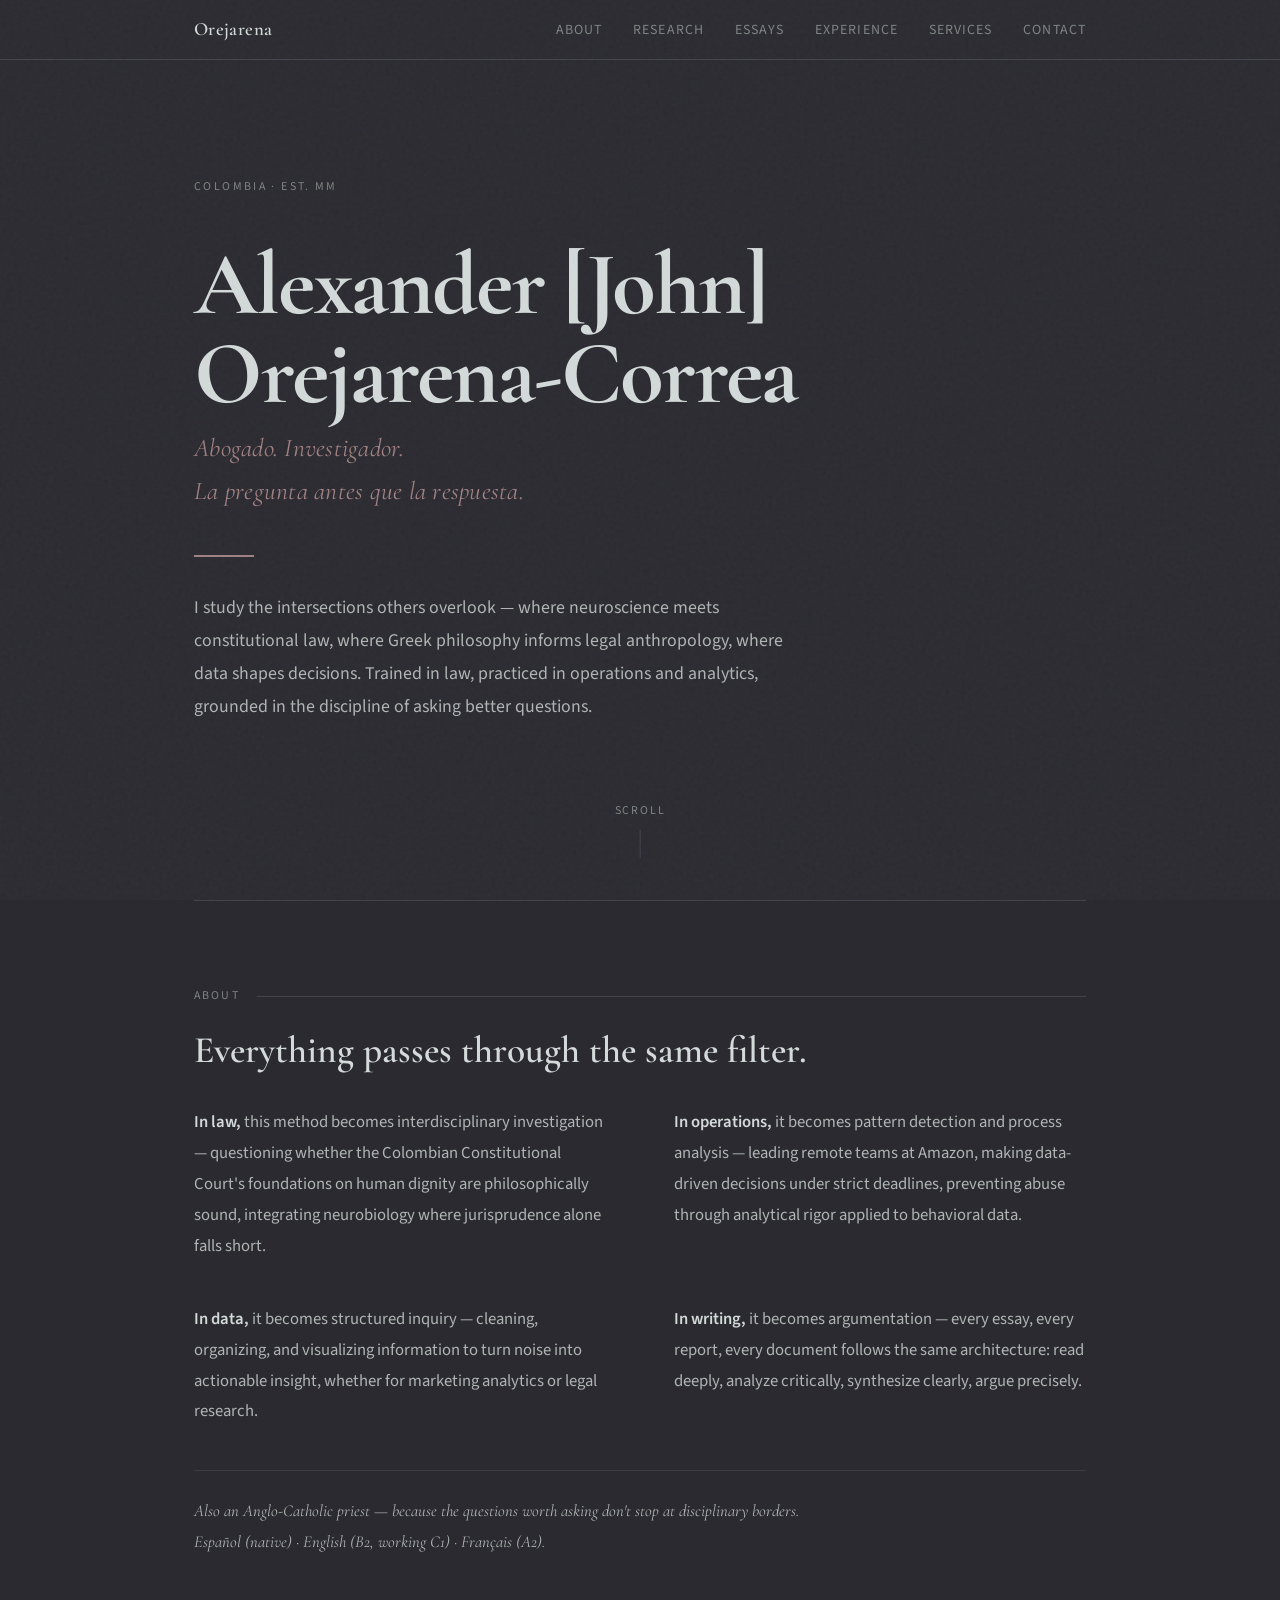
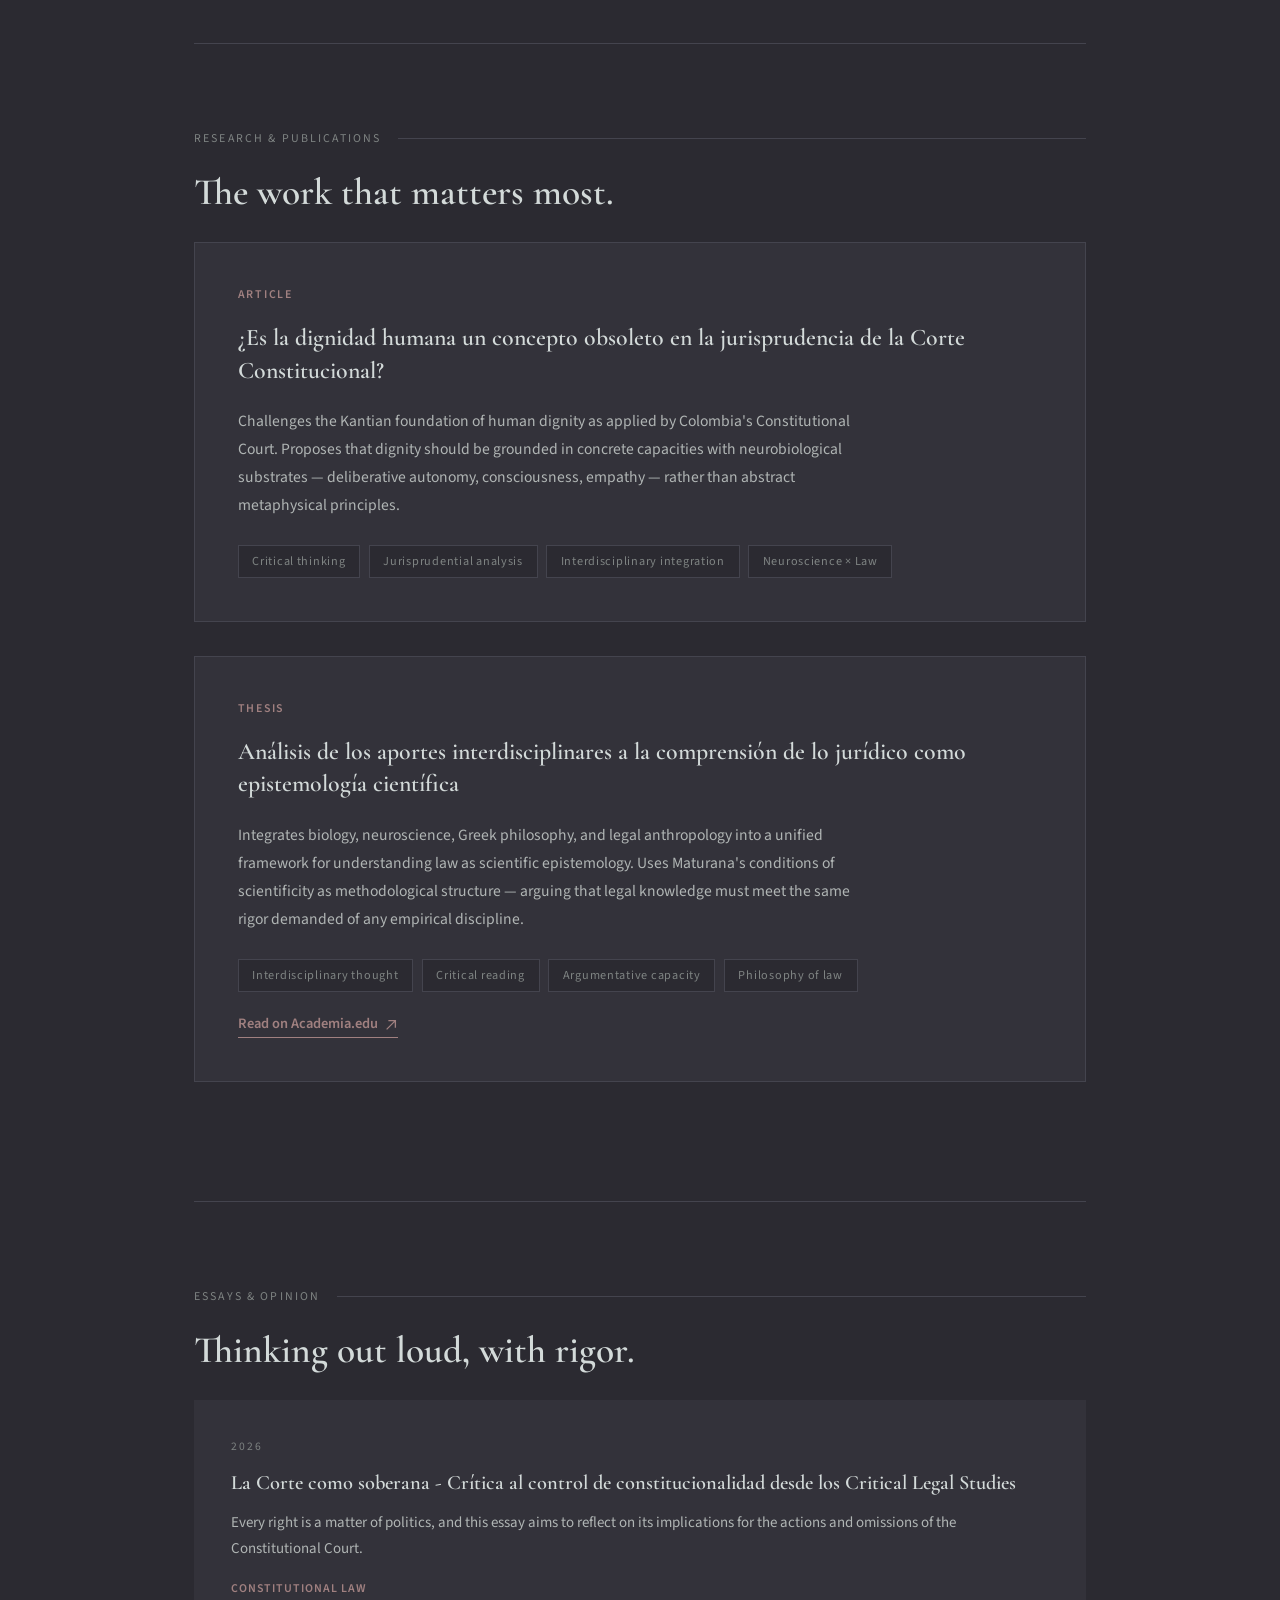
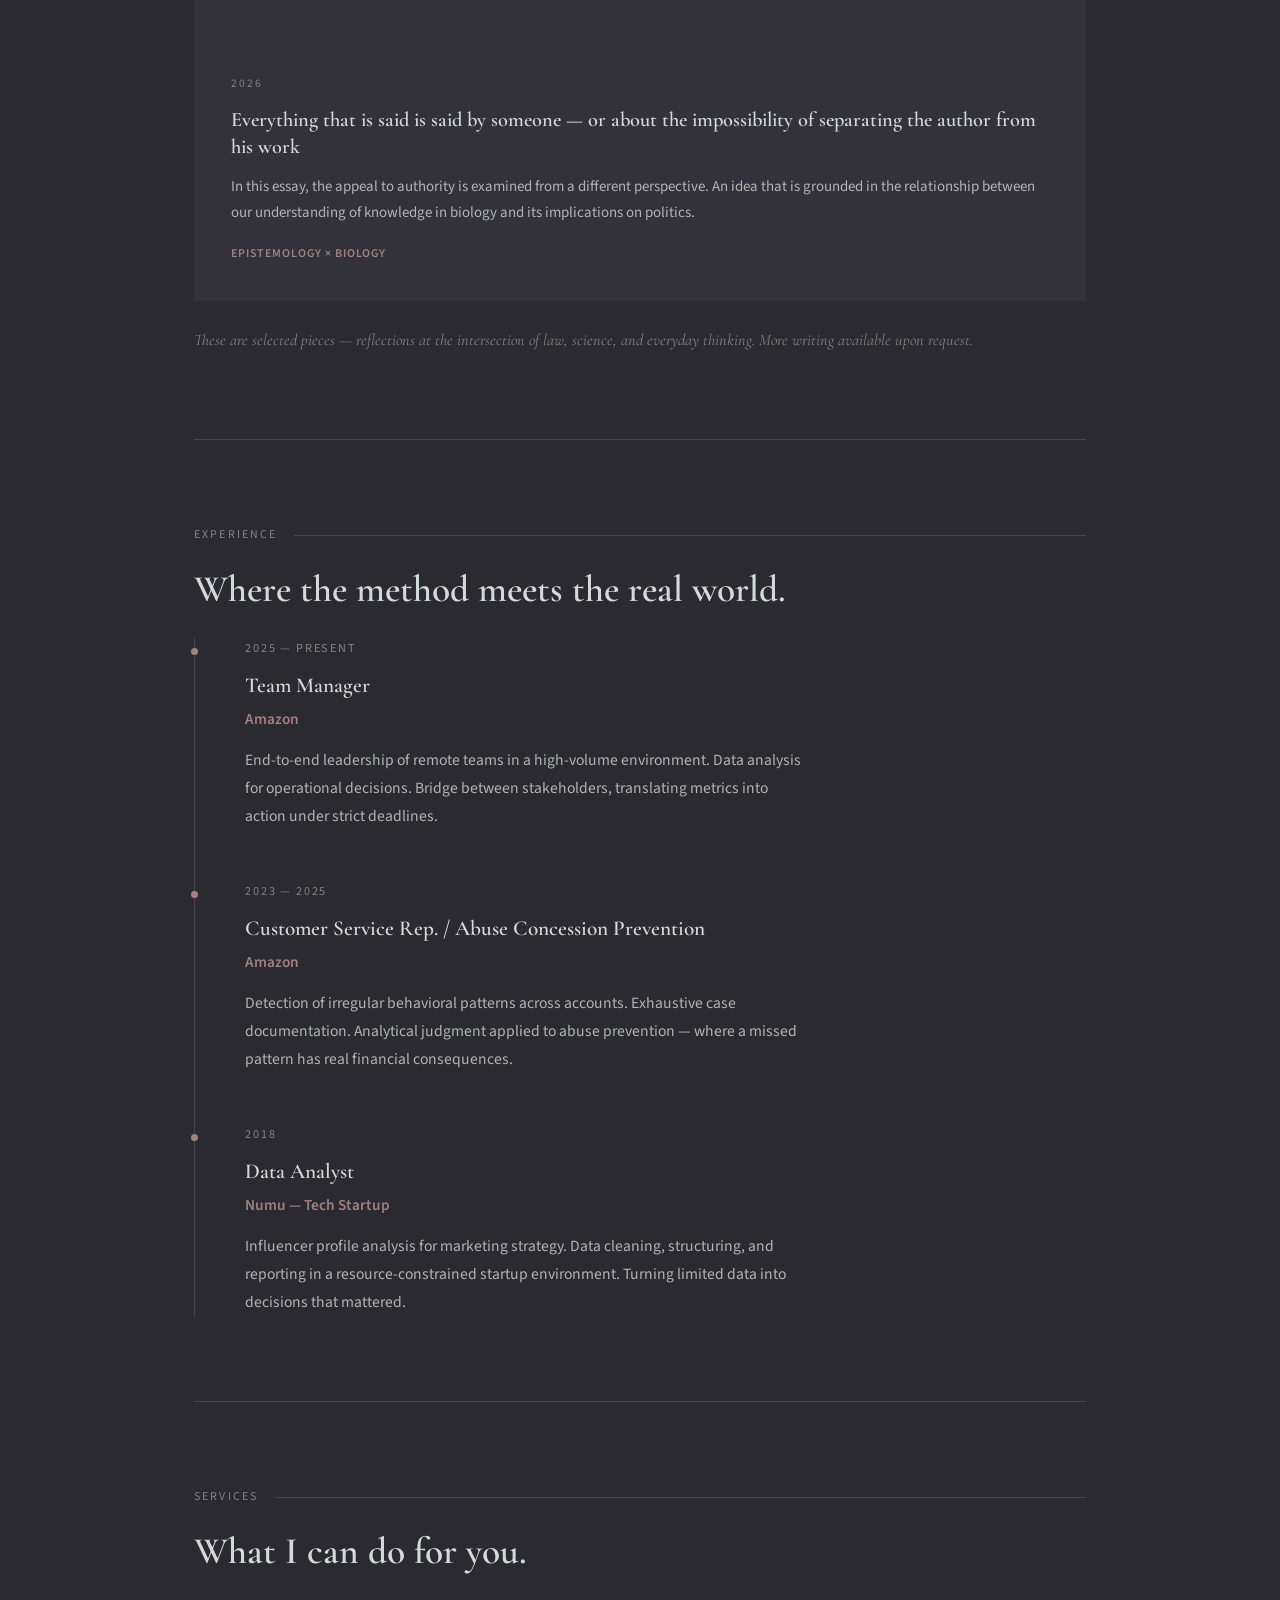
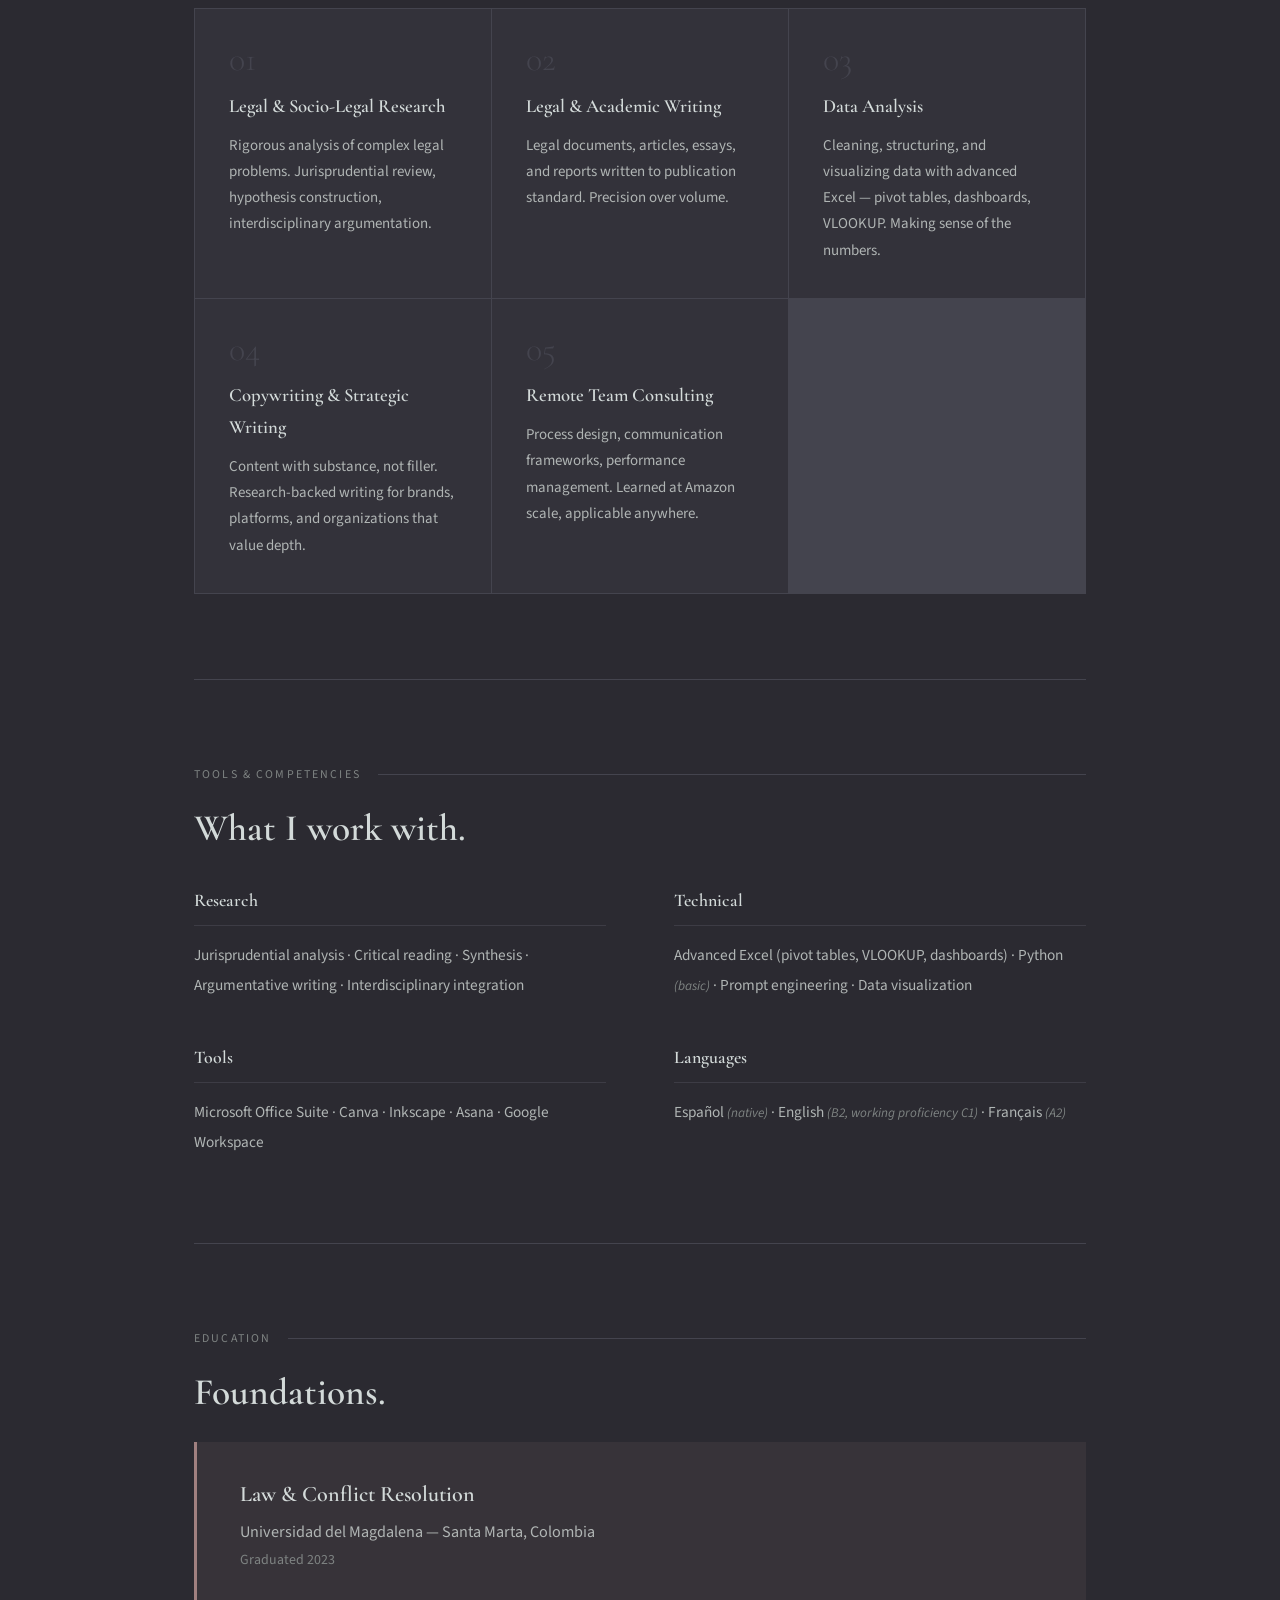
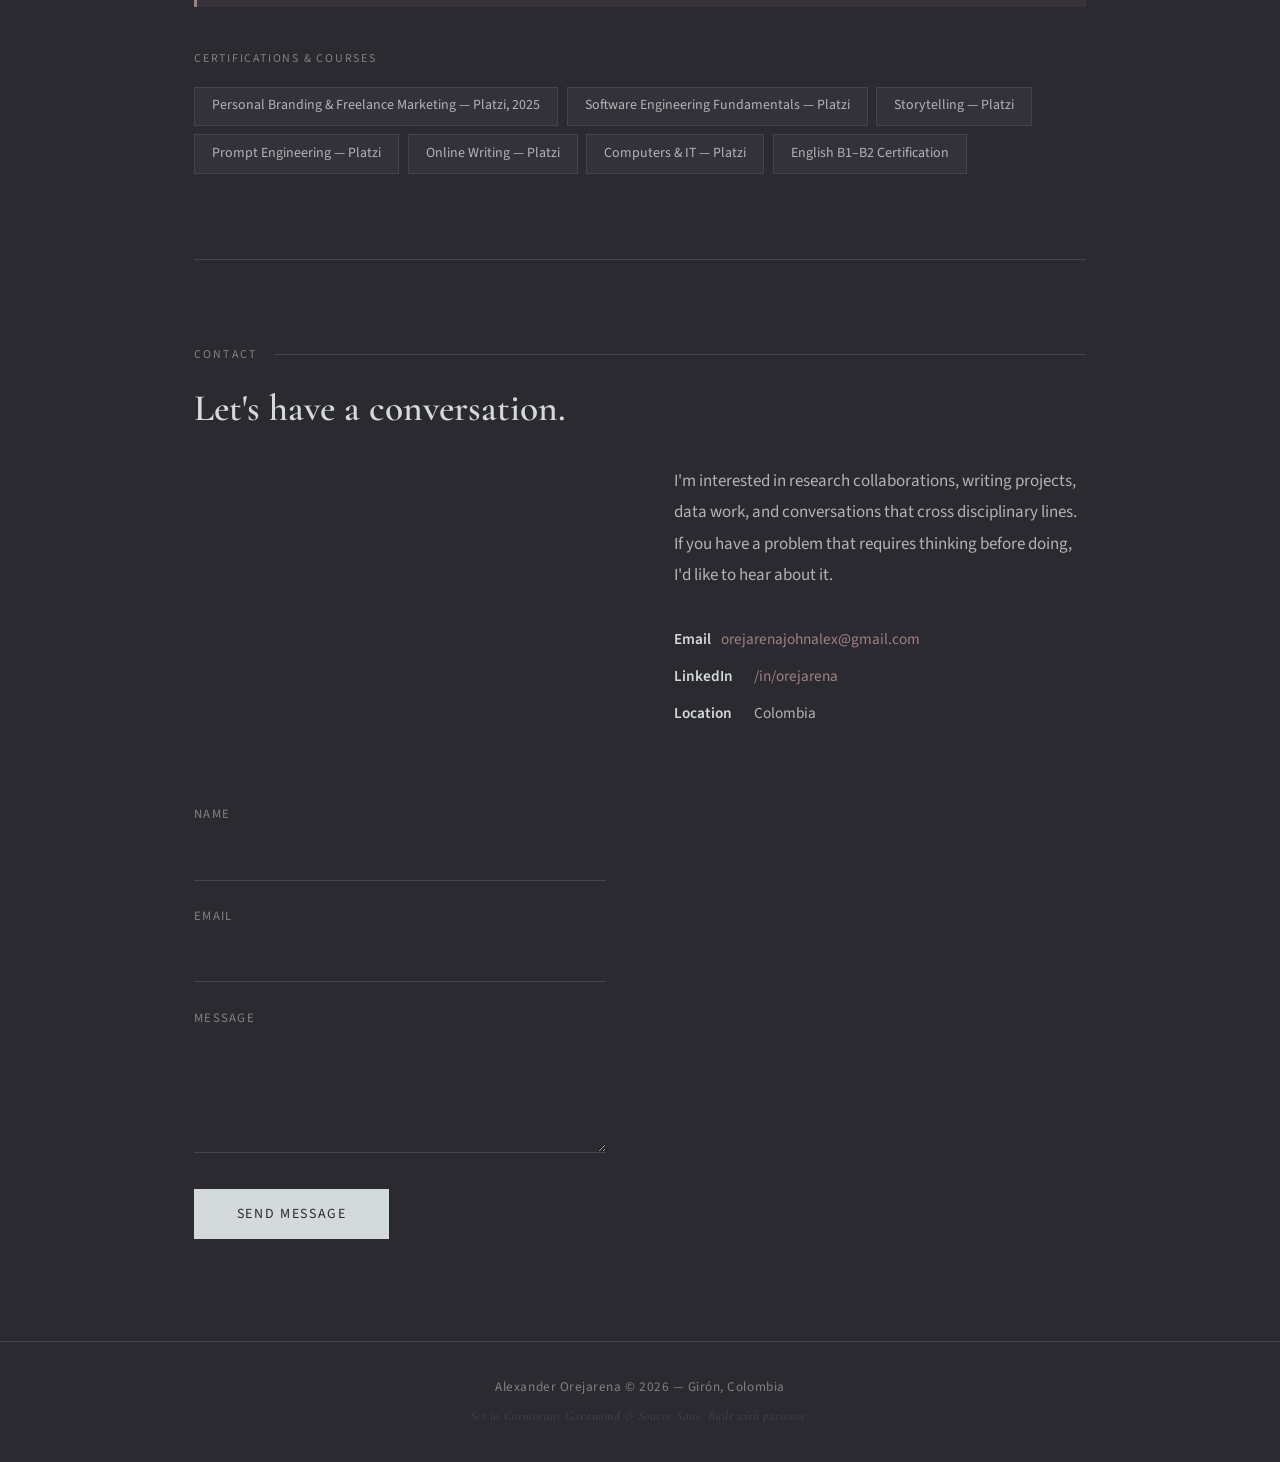
==== index.html @ ca803ab5 "Add files via upload" ====
<!DOCTYPE html>
<html lang="en">
<head>
<meta charset="UTF-8">
<meta name="viewport" content="width=device-width, initial-scale=1.0">
<title>Alexander[John] Orejarena-Correa — Investigador · Abogado · Analista</title>
<meta name="description" content="Lawyer, socio-legal researcher, data analyst. Interdisciplinary thinking across law, neuroscience, philosophy, and operations.">
<link rel="preconnect" href="https://fonts.googleapis.com">
<link rel="preconnect" href="https://fonts.gstatic.com" crossorigin>
<link href="https://fonts.googleapis.com/css2?family=Cormorant+Garamond:ital,wght@0,400;0,600;0,700;1,400;1,600&family=Source+Sans+3:ital,wght@0,300;0,400;0,600;1,400&display=swap" rel="stylesheet">
<style>
*, *::before, *::after { margin: 0; padding: 0; box-sizing: border-box; }

:root {
  --paper: #2b2a31;
  --paper-light: #33323a;
  --ink: #D3DAD9;
  --ink-soft: #b0b5b4;
  --ink-muted: #7e8382;
  --accent: #a08080;
  --accent-light: #b89a9a;
  --accent-bg: rgba(160, 128, 128, 0.1);
  --rule: #44444E;
  --rule-light: #3d3c45;
  --serif: 'Cormorant Garamond', 'Georgia', serif;
  --sans: 'Source Sans 3', 'Helvetica Neue', sans-serif;
  --measure: 680px;
  --measure-wide: 960px;
}

html {
  scroll-behavior: smooth;
  font-size: 17px;
  background: var(--paper);
}

body {
  font-family: var(--sans);
  color: var(--ink);
  background: var(--paper);
  line-height: 1.7;
  font-weight: 400;
  -webkit-font-smoothing: antialiased;
  overflow-x: hidden;
}

/* Paper texture overlay */
body::before {
  content: '';
  position: fixed;
  inset: 0;
  background-image: url("data:image/svg+xml,%3Csvg viewBox='0 0 256 256' xmlns='http://www.w3.org/2000/svg'%3E%3Cfilter id='noise'%3E%3CfeTurbulence type='fractalNoise' baseFrequency='0.9' numOctaves='4' stitchTiles='stitch'/%3E%3C/filter%3E%3Crect width='100%25' height='100%25' filter='url(%23noise)' opacity='0.04'/%3E%3C/svg%3E");
  pointer-events: none;
  z-index: 9999;
}

::selection {
  background: var(--accent);
  color: var(--paper);
}

a {
  color: var(--accent);
  text-decoration: none;
  border-bottom: 1px solid transparent;
  transition: border-color 0.3s;
}
a:hover {
  border-bottom-color: var(--accent);
}

/* ── Navigation ── */
nav {
  position: fixed;
  top: 0;
  left: 0;
  right: 0;
  z-index: 100;
  background: var(--paper);
  border-bottom: 1px solid var(--rule);
  transition: box-shadow 0.3s;
}
nav.scrolled {
  box-shadow: 0 1px 16px rgba(0,0,0,0.25);
}
.nav-inner {
  max-width: var(--measure-wide);
  margin: 0 auto;
  padding: 0.8rem 2rem;
  display: flex;
  justify-content: space-between;
  align-items: center;
}
.nav-brand {
  font-family: var(--serif);
  font-size: 1.1rem;
  font-weight: 600;
  color: var(--ink);
  letter-spacing: 0.02em;
  border: none;
}
.nav-brand:hover { border: none; }
.nav-links {
  display: flex;
  gap: 1.8rem;
  list-style: none;
}
.nav-links a {
  font-size: 0.82rem;
  letter-spacing: 0.08em;
  text-transform: uppercase;
  color: var(--ink-muted);
  font-weight: 400;
  border: none;
  transition: color 0.3s;
}
.nav-links a:hover { color: var(--ink); border: none; }
.nav-links a.active { color: var(--accent); }

.nav-toggle {
  display: none;
  background: none;
  border: none;
  cursor: pointer;
  padding: 4px;
}
.nav-toggle span {
  display: block;
  width: 22px;
  height: 2px;
  background: var(--ink);
  margin: 5px 0;
  transition: 0.3s;
}

/* ── Sections ── */
section {
  max-width: var(--measure-wide);
  margin: 0 auto;
  padding: 0 2rem;
}

.section-label {
  font-family: var(--sans);
  font-size: 0.7rem;
  letter-spacing: 0.18em;
  text-transform: uppercase;
  color: var(--ink-muted);
  margin-bottom: 1.2rem;
  display: flex;
  align-items: center;
  gap: 1rem;
}
.section-label::after {
  content: '';
  flex: 1;
  height: 1px;
  background: var(--rule);
}

.section-title {
  font-family: var(--serif);
  font-size: clamp(1.6rem, 3vw, 2.2rem);
  font-weight: 600;
  line-height: 1.25;
  color: var(--ink);
  margin-bottom: 1.5rem;
}

/* ── Hero ── */
.hero {
  min-height: 100vh;
  display: flex;
  flex-direction: column;
  justify-content: center;
  padding-top: 4rem;
  padding-bottom: 4rem;
  position: relative;
}
.hero-volume {
  font-family: var(--sans);
  font-size: 0.7rem;
  letter-spacing: 0.2em;
  text-transform: uppercase;
  color: var(--ink-muted);
  margin-bottom: 2.5rem;
}
.hero h1 {
  font-family: var(--serif);
  font-size: clamp(2.8rem, 7vw, 5.5rem);
  font-weight: 700;
  line-height: 1.0;
  color: var(--ink);
  margin-bottom: 0.4rem;
  letter-spacing: -0.02em;
}
.hero-subtitle {
  font-family: var(--serif);
  font-size: clamp(1.1rem, 2.5vw, 1.5rem);
  font-weight: 400;
  font-style: italic;
  color: var(--accent);
  margin-bottom: 2.5rem;
  letter-spacing: 0.01em;
}
.hero-rule {
  width: 60px;
  height: 2px;
  background: var(--accent);
  margin-bottom: 2rem;
}
.hero-intro {
  max-width: 600px;
  font-size: 1.05rem;
  line-height: 1.85;
  color: var(--ink-soft);
}
.hero-intro em {
  font-family: var(--serif);
  font-style: italic;
  color: var(--ink);
}
.hero-scroll {
  position: absolute;
  bottom: 2.5rem;
  left: 50%;
  transform: translateX(-50%);
  font-size: 0.7rem;
  letter-spacing: 0.15em;
  text-transform: uppercase;
  color: var(--ink-muted);
  display: flex;
  flex-direction: column;
  align-items: center;
  gap: 0.5rem;
  animation: drift 2.5s ease-in-out infinite;
}
.hero-scroll::after {
  content: '';
  width: 1px;
  height: 28px;
  background: var(--rule);
}
@keyframes drift {
  0%, 100% { transform: translateX(-50%) translateY(0); }
  50% { transform: translateX(-50%) translateY(6px); }
}

/* ── Dividers ── */
.section-divider {
  max-width: var(--measure-wide);
  margin: 0 auto;
  padding: 0 2rem;
  height: 1px;
}
.section-divider::after {
  content: '';
  display: block;
  height: 1px;
  background: var(--rule);
}

/* ── About ── */
.about-section { padding-top: 5rem; padding-bottom: 5rem; }

.method-chain {
  display: flex;
  align-items: center;
  flex-wrap: wrap;
  gap: 0.3rem;
  margin: 2rem 0 2.5rem;
  padding: 1.5rem 2rem;
  background: var(--accent-bg);
  border-left: 3px solid var(--accent);
}
.method-step {
  font-family: var(--serif);
  font-size: 1rem;
  font-weight: 600;
  color: var(--ink);
  letter-spacing: 0.01em;
}
.method-arrow {
  color: var(--accent);
  font-size: 0.85rem;
  margin: 0 0.15rem;
}

.about-body {
  display: grid;
  grid-template-columns: 1fr 1fr;
  gap: 2.5rem 4rem;
  margin-top: 2rem;
}
.about-body p {
  font-size: 0.98rem;
  line-height: 1.85;
  color: var(--ink-soft);
}
.about-body p strong {
  color: var(--ink);
  font-weight: 600;
}

.about-note {
  grid-column: 1 / -1;
  font-family: var(--serif);
  font-style: italic;
  font-size: 1.05rem;
  color: var(--ink-muted);
  padding-top: 1.5rem;
  border-top: 1px solid var(--rule-light);
}

/* ── Publications ── */
.pub-section { padding-top: 5rem; padding-bottom: 5rem; }

.pub-card {
  border: 1px solid var(--rule);
  padding: 2.5rem;
  margin-bottom: 2rem;
  background: var(--paper-light);
  position: relative;
  transition: border-color 0.3s;
}
.pub-card:hover {
  border-color: var(--accent);
}
.pub-type {
  font-size: 0.7rem;
  letter-spacing: 0.15em;
  text-transform: uppercase;
  color: var(--accent);
  margin-bottom: 1rem;
  font-weight: 600;
}
.pub-title {
  font-family: var(--serif);
  font-size: 1.4rem;
  font-weight: 600;
  line-height: 1.35;
  color: var(--ink);
  margin-bottom: 1.2rem;
}
.pub-abstract {
  font-size: 0.92rem;
  line-height: 1.8;
  color: var(--ink-soft);
  margin-bottom: 1.5rem;
  max-width: 620px;
}
.pub-tags {
  display: flex;
  flex-wrap: wrap;
  gap: 0.5rem;
}
.pub-tag {
  font-size: 0.72rem;
  letter-spacing: 0.06em;
  padding: 0.3rem 0.8rem;
  border: 1px solid var(--rule);
  color: var(--ink-muted);
  background: var(--paper);
}
.pub-link {
  display: inline-flex;
  align-items: center;
  gap: 0.4rem;
  margin-top: 1.2rem;
  font-size: 0.85rem;
  font-weight: 600;
  color: var(--accent);
  border-bottom: 1px solid var(--accent);
}
.pub-link:hover { border-bottom-width: 2px; }
.pub-link svg {
  width: 14px;
  height: 14px;
}

/* ── Essays ── */
.essays-section { padding-top: 5rem; padding-bottom: 5rem; }

.essays-grid {
  display: grid;
  grid-template-columns: 1fr 1fr;
  gap: 1px;
  background: var(--rule);
  border: 1px solid var(--rule);
  margin-top: 2rem;
}

.essay-link {
  display: flex;
  text-decoration: none;
  border: none;
  color: inherit;
}
.essay-link:hover { border: none; }

.essay-card {
  padding: 2.2rem;
  background: var(--paper-light);
  display: flex;
  flex-direction: column;
  transition: background 0.3s;
  position: relative;
}
.essay-card:hover {
  background: var(--accent-bg);
}
.essay-date {
  font-size: 0.68rem;
  letter-spacing: 0.15em;
  text-transform: uppercase;
  color: var(--ink-muted);
  margin-bottom: 0.7rem;
}
.essay-title {
  font-family: var(--serif);
  font-size: 1.2rem;
  font-weight: 600;
  line-height: 1.35;
  color: var(--ink);
  margin-bottom: 0.8rem;
}
.essay-excerpt {
  font-size: 0.88rem;
  line-height: 1.75;
  color: var(--ink-soft);
  flex: 1;
}
.essay-topic {
  margin-top: 1rem;
  font-size: 0.7rem;
  letter-spacing: 0.08em;
  color: var(--accent);
  font-weight: 600;
  text-transform: uppercase;
}
.essays-note {
  margin-top: 1.5rem;
  font-family: var(--serif);
  font-style: italic;
  font-size: 0.95rem;
  color: var(--ink-muted);
}

@media (max-width: 768px) {
  .essays-grid { grid-template-columns: 1fr; }
}

/* ── Experience ── */
.exp-section { padding-top: 5rem; padding-bottom: 5rem; }

.timeline {
  position: relative;
  padding-left: 3rem;
}
.timeline::before {
  content: '';
  position: absolute;
  left: 0;
  top: 0;
  bottom: 0;
  width: 1px;
  background: var(--rule);
}
.timeline-item {
  position: relative;
  padding-bottom: 3rem;
}
.timeline-item:last-child { padding-bottom: 0; }
.timeline-item::before {
  content: '';
  position: absolute;
  left: -3rem;
  top: 0.6rem;
  width: 7px;
  height: 7px;
  border-radius: 50%;
  background: var(--accent);
  transform: translateX(-3px);
}
.timeline-year {
  font-size: 0.72rem;
  letter-spacing: 0.15em;
  text-transform: uppercase;
  color: var(--ink-muted);
  margin-bottom: 0.5rem;
}
.timeline-role {
  font-family: var(--serif);
  font-size: 1.25rem;
  font-weight: 600;
  color: var(--ink);
  margin-bottom: 0.15rem;
}
.timeline-org {
  font-size: 0.9rem;
  color: var(--accent);
  font-weight: 600;
  margin-bottom: 0.8rem;
}
.timeline-desc {
  font-size: 0.92rem;
  line-height: 1.8;
  color: var(--ink-soft);
  max-width: 560px;
}

/* ── Services ── */
.svc-section { padding-top: 5rem; padding-bottom: 5rem; }

.services-grid {
  display: grid;
  grid-template-columns: repeat(auto-fit, minmax(280px, 1fr));
  gap: 1px;
  background: var(--rule);
  border: 1px solid var(--rule);
  margin-top: 2rem;
}
.service-item {
  padding: 2rem;
  background: var(--paper-light);
}
.service-item:hover {
  background: var(--accent-bg);
}
.service-num {
  font-family: var(--serif);
  font-size: 2rem;
  font-weight: 300;
  color: var(--rule);
  margin-bottom: 0.8rem;
  line-height: 1;
}
.service-name {
  font-family: var(--serif);
  font-size: 1.1rem;
  font-weight: 600;
  color: var(--ink);
  margin-bottom: 0.6rem;
}
.service-desc {
  font-size: 0.88rem;
  line-height: 1.75;
  color: var(--ink-soft);
}

/* ── Skills ── */
.skills-section { padding-top: 5rem; padding-bottom: 5rem; }

.skills-grid {
  display: grid;
  grid-template-columns: 1fr 1fr;
  gap: 2.5rem 4rem;
  margin-top: 2rem;
}
.skill-group-title {
  font-family: var(--serif);
  font-size: 1.05rem;
  font-weight: 600;
  color: var(--ink);
  margin-bottom: 0.8rem;
  padding-bottom: 0.5rem;
  border-bottom: 1px solid var(--rule-light);
}
.skill-list {
  font-size: 0.9rem;
  line-height: 2;
  color: var(--ink-soft);
}
.skill-note {
  font-size: 0.78rem;
  color: var(--ink-muted);
  font-style: italic;
}

/* ── Education ── */
.edu-section { padding-top: 5rem; padding-bottom: 5rem; }

.edu-main {
  padding: 2rem 2.5rem;
  border-left: 3px solid var(--accent);
  background: var(--accent-bg);
  margin-bottom: 2.5rem;
}
.edu-degree {
  font-family: var(--serif);
  font-size: 1.3rem;
  font-weight: 600;
  color: var(--ink);
}
.edu-school {
  font-size: 0.95rem;
  color: var(--ink-soft);
  margin-top: 0.3rem;
}
.edu-year {
  font-size: 0.82rem;
  color: var(--ink-muted);
  margin-top: 0.2rem;
}

.cert-label {
  font-size: 0.7rem;
  letter-spacing: 0.15em;
  text-transform: uppercase;
  color: var(--ink-muted);
  margin-bottom: 1rem;
}
.cert-grid {
  display: flex;
  flex-wrap: wrap;
  gap: 0.5rem;
}
.cert-item {
  font-size: 0.82rem;
  padding: 0.4rem 1rem;
  border: 1px solid var(--rule);
  color: var(--ink-soft);
  background: var(--paper-light);
}

/* ── Contact ── */
.contact-section {
  padding-top: 5rem;
  padding-bottom: 6rem;
}
.contact-body {
  display: grid;
  grid-template-columns: 1fr 1fr;
  gap: 4rem;
  margin-top: 2rem;
}
.contact-text p {
  font-size: 1rem;
  line-height: 1.85;
  color: var(--ink-soft);
  margin-bottom: 2rem;
}
.contact-detail {
  font-size: 0.9rem;
  color: var(--ink-soft);
  margin-bottom: 0.6rem;
  display: flex;
  align-items: center;
  gap: 0.6rem;
}
.contact-detail-label {
  font-weight: 600;
  color: var(--ink);
  min-width: 70px;
}

.contact-form label {
  display: block;
  font-size: 0.75rem;
  letter-spacing: 0.1em;
  text-transform: uppercase;
  color: var(--ink-muted);
  margin-bottom: 0.4rem;
}
.contact-form input,
.contact-form textarea {
  width: 100%;
  padding: 0.7rem 0;
  font-family: var(--sans);
  font-size: 0.95rem;
  color: var(--ink);
  background: transparent;
  border: none;
  border-bottom: 1px solid var(--rule);
  margin-bottom: 1.5rem;
  outline: none;
  transition: border-color 0.3s;
}
.contact-form input:focus,
.contact-form textarea:focus {
  border-bottom-color: var(--accent);
}
.contact-form textarea {
  resize: vertical;
  min-height: 100px;
}
.contact-form button {
  font-family: var(--sans);
  font-size: 0.82rem;
  letter-spacing: 0.12em;
  text-transform: uppercase;
  color: var(--paper);
  background: var(--ink);
  border: none;
  padding: 0.9rem 2.5rem;
  cursor: pointer;
  transition: background 0.3s;
}
.contact-form button:hover {
  background: var(--accent);
}

/* ── Footer ── */
footer {
  border-top: 1px solid var(--rule);
  padding: 2rem;
  text-align: center;
  font-size: 0.78rem;
  color: var(--ink-muted);
  letter-spacing: 0.04em;
}
footer .colophon {
  font-family: var(--serif);
  font-style: italic;
  margin-top: 0.4rem;
  color: var(--rule);
}

/* ── Reveal animation ── */
.reveal {
  opacity: 0;
  transform: translateY(20px);
  transition: opacity 0.7s ease, transform 0.7s ease;
}
.reveal.visible {
  opacity: 1;
  transform: translateY(0);
}

/* ── Responsive ── */
@media (max-width: 768px) {
  html { font-size: 16px; }
  section { padding-left: 1.5rem; padding-right: 1.5rem; }
  .nav-inner { padding: 0.7rem 1.5rem; }

  .nav-links { display: none; }
  .nav-links.open {
    display: flex;
    flex-direction: column;
    position: absolute;
    top: 100%;
    left: 0;
    right: 0;
    background: var(--paper);
    border-bottom: 1px solid var(--rule);
    padding: 1rem 1.5rem;
    gap: 0.8rem;
  }
  .nav-toggle { display: block; }

  .about-body { grid-template-columns: 1fr; gap: 1.5rem; }
  .skills-grid { grid-template-columns: 1fr; gap: 2rem; }
  .contact-body { grid-template-columns: 1fr; gap: 2.5rem; }
  .method-chain { padding: 1.2rem 1.5rem; }
  .pub-card { padding: 1.8rem; }
  .timeline { padding-left: 2rem; }
  .hero h1 { font-size: clamp(2.4rem, 9vw, 3.5rem); }
  .hero-scroll { display: none; }
}

@media (max-width: 480px) {
  .services-grid { grid-template-columns: 1fr; }
}
</style>
</head>
<body>

<!-- ── Navigation ── -->
<nav id="mainNav">
  <div class="nav-inner">
    <a href="#hero" class="nav-brand">Orejarena</a>
    <button class="nav-toggle" aria-label="Menu" onclick="document.querySelector('.nav-links').classList.toggle('open')">
      <span></span><span></span><span></span>
    </button>
    <ul class="nav-links">
      <li><a href="#about">About</a></li>
      <li><a href="#research">Research</a></li>
      <li><a href="#essays">Essays</a></li>
      <li><a href="#experience">Experience</a></li>
      <li><a href="#services">Services</a></li>
      <li><a href="#contact">Contact</a></li>
    </ul>
  </div>
</nav>

<!-- ── Hero ── -->
<section class="hero" id="hero">
  <div class="hero-volume">Colombia · Est. MM</div>
  <h1>Alexander [John]<br>Orejarena-Correa</h1>
  <p class="hero-subtitle">Abogado. Investigador.<br>La pregunta antes que la respuesta.</p>
  <div class="hero-rule"></div>
  <p class="hero-intro">
    I study the intersections others overlook — where neuroscience meets constitutional law,
    where Greek philosophy informs legal anthropology, where data shapes decisions.
    Trained in law, practiced in operations and analytics, grounded in the discipline of asking better questions.
  </p>
  <div class="hero-scroll">Scroll</div>
</section>

<div class="section-divider"></div>

<!-- ── About ── -->
<section class="about-section" id="about">
  <div class="reveal">
    <div class="section-label">About</div>
    <h2 class="section-title">Everything passes through the same filter.</h2>
    <div class="about-body">
      <p>
        <strong>In law,</strong> this method becomes interdisciplinary investigation — questioning whether the Colombian Constitutional Court's foundations on human dignity are philosophically sound, integrating neurobiology where jurisprudence alone falls short.
      </p>
      <p>
        <strong>In operations,</strong> it becomes pattern detection and process analysis — leading remote teams at Amazon, making data-driven decisions under strict deadlines, preventing abuse through analytical rigor applied to behavioral data.
      </p>
      <p>
        <strong>In data,</strong> it becomes structured inquiry — cleaning, organizing, and visualizing information to turn noise into actionable insight, whether for marketing analytics or legal research.
      </p>
      <p>
        <strong>In writing,</strong> it becomes argumentation — every essay, every report, every document follows the same architecture: read deeply, analyze critically, synthesize clearly, argue precisely.
      </p>
      <p class="about-note">
        Also an Anglo-Catholic priest — because the questions worth asking don't stop at disciplinary borders.
        <br>Español (native) · English (B2, working C1) · Français (A2).
      </p>
    </div>
  </div>
</section>

<div class="section-divider"></div>

<!-- ── Research ── -->
<section class="pub-section" id="research">
  <div class="reveal">
    <div class="section-label">Research &amp; Publications</div>
    <h2 class="section-title">The work that matters most.</h2>

    <div class="pub-card">
      <div class="pub-type">Article</div>
      <h3 class="pub-title">¿Es la dignidad humana un concepto obsoleto en la jurisprudencia de la Corte Constitucional?</h3>
      <p class="pub-abstract">
        Challenges the Kantian foundation of human dignity as applied by Colombia's Constitutional Court. Proposes that dignity should be grounded in concrete capacities with neurobiological substrates — deliberative autonomy, consciousness, empathy — rather than abstract metaphysical principles.
      </p>
      <div class="pub-tags">
        <span class="pub-tag">Critical thinking</span>
        <span class="pub-tag">Jurisprudential analysis</span>
        <span class="pub-tag">Interdisciplinary integration</span>
        <span class="pub-tag">Neuroscience × Law</span>
      </div>
    </div>

    <div class="pub-card">
      <div class="pub-type">Thesis</div>
      <h3 class="pub-title">Análisis de los aportes interdisciplinares a la comprensión de lo jurídico como epistemología científica</h3>
      <p class="pub-abstract">
        Integrates biology, neuroscience, Greek philosophy, and legal anthropology into a unified framework for understanding law as scientific epistemology. Uses Maturana's conditions of scientificity as methodological structure — arguing that legal knowledge must meet the same rigor demanded of any empirical discipline.
      </p>
      <div class="pub-tags">
        <span class="pub-tag">Interdisciplinary thought</span>
        <span class="pub-tag">Critical reading</span>
        <span class="pub-tag">Argumentative capacity</span>
        <span class="pub-tag">Philosophy of law</span>
      </div>
      <a href="https://www.academia.edu/120466930/" target="_blank" rel="noopener" class="pub-link">
        Read on Academia.edu
        <svg viewBox="0 0 16 16" fill="none" stroke="currentColor" stroke-width="1.5"><path d="M5 3h8v8M13 3L3 13"/></svg>
      </a>
    </div>
  </div>
</section>

<div class="section-divider"></div>

<!-- ── Essays & Opinion ── -->
<section class="essays-section" id="essays">
  <div class="reveal">
    <div class="section-label">Essays &amp; Opinion</div>
    <h2 class="section-title">Thinking out loud, with rigor.</h2>

    <a href="essays/la-corte-como-soberana.html" class="essay-link">
      <div class="essay-card">
          <div class="essay-date">2026</div>
        <h3 class="essay-title">La Corte como soberana - Crítica al control de constitucionalidad desde los Critical Legal Studies</h3>
        <p class="essay-excerpt">
          Every right is a matter of politics, and this essay aims to reflect on its implications for the actions and omissions of the Constitutional Court.
        </p>
        <div class="essay-topic">Constitutional law</div>
      </div>
    </a>

      <a href="essays/todo-lo-dicho-es-dicho-por-alguien.html" class="essay-link">
      <div class="essay-card">
          <div class="essay-date">2026</div>
        <h3 class="essay-title">Everything that is said is said by someone — or about the impossibility of separating the author from his work</h3>
        <p class="essay-excerpt">
          In this essay, the appeal to authority is examined from a different perspective. An idea that is grounded in the relationship between our understanding of knowledge in biology and its implications on politics. 
        </p>
        <div class="essay-topic">Epistemology × Biology</div>
      </div>
      <a>

    </div>

    <p class="essays-note">
      These are selected pieces — reflections at the intersection of law, science, and everyday thinking. More writing available upon request.
    </p>
  </div>
</section>

<div class="section-divider"></div>

<!-- ── Experience ── -->
<section class="exp-section" id="experience">
  <div class="reveal">
    <div class="section-label">Experience</div>
    <h2 class="section-title">Where the method meets the real world.</h2>

    <div class="timeline">
      <div class="timeline-item">
        <div class="timeline-year">2025 — Present</div>
        <div class="timeline-role">Team Manager</div>
        <div class="timeline-org">Amazon</div>
        <p class="timeline-desc">
          End-to-end leadership of remote teams in a high-volume environment. Data analysis for operational decisions. Bridge between stakeholders, translating metrics into action under strict deadlines.
        </p>
      </div>

      <div class="timeline-item">
        <div class="timeline-year">2023 — 2025</div>
        <div class="timeline-role">Customer Service Rep. / Abuse Concession Prevention</div>
        <div class="timeline-org">Amazon</div>
        <p class="timeline-desc">
          Detection of irregular behavioral patterns across accounts. Exhaustive case documentation. Analytical judgment applied to abuse prevention — where a missed pattern has real financial consequences.
        </p>
      </div>

      <div class="timeline-item">
        <div class="timeline-year">2018</div>
        <div class="timeline-role">Data Analyst</div>
        <div class="timeline-org">Numu — Tech Startup</div>
        <p class="timeline-desc">
          Influencer profile analysis for marketing strategy. Data cleaning, structuring, and reporting in a resource-constrained startup environment. Turning limited data into decisions that mattered.
        </p>
      </div>
    </div>
  </div>
</section>

<div class="section-divider"></div>

<!-- ── Services ── -->
<section class="svc-section" id="services">
  <div class="reveal">
    <div class="section-label">Services</div>
    <h2 class="section-title">What I can do for you.</h2>

    <div class="services-grid">
      <div class="service-item">
        <div class="service-num">01</div>
        <div class="service-name">Legal &amp; Socio-Legal Research</div>
        <p class="service-desc">Rigorous analysis of complex legal problems. Jurisprudential review, hypothesis construction, interdisciplinary argumentation.</p>
      </div>
      <div class="service-item">
        <div class="service-num">02</div>
        <div class="service-name">Legal &amp; Academic Writing</div>
        <p class="service-desc">Legal documents, articles, essays, and reports written to publication standard. Precision over volume.</p>
      </div>
      <div class="service-item">
        <div class="service-num">03</div>
        <div class="service-name">Data Analysis</div>
        <p class="service-desc">Cleaning, structuring, and visualizing data with advanced Excel — pivot tables, dashboards, VLOOKUP. Making sense of the numbers.</p>
      </div>
      <div class="service-item">
        <div class="service-num">04</div>
        <div class="service-name">Copywriting &amp; Strategic Writing</div>
        <p class="service-desc">Content with substance, not filler. Research-backed writing for brands, platforms, and organizations that value depth.</p>
      </div>
      <div class="service-item">
        <div class="service-num">05</div>
        <div class="service-name">Remote Team Consulting</div>
        <p class="service-desc">Process design, communication frameworks, performance management. Learned at Amazon scale, applicable anywhere.</p>
      </div>
    </div>
  </div>
</section>

<div class="section-divider"></div>

<!-- ── Skills ── -->
<section class="skills-section" id="skills">
  <div class="reveal">
    <div class="section-label">Tools &amp; Competencies</div>
    <h2 class="section-title">What I work with.</h2>

    <div class="skills-grid">
      <div>
        <div class="skill-group-title">Research</div>
        <div class="skill-list">
          Jurisprudential analysis · Critical reading · Synthesis · Argumentative writing · Interdisciplinary integration
        </div>
      </div>
      <div>
        <div class="skill-group-title">Technical</div>
        <div class="skill-list">
          Advanced Excel (pivot tables, VLOOKUP, dashboards) · Python <span class="skill-note">(basic)</span> · Prompt engineering · Data visualization
        </div>
      </div>
      <div>
        <div class="skill-group-title">Tools</div>
        <div class="skill-list">
          Microsoft Office Suite · Canva · Inkscape · Asana · Google Workspace
        </div>
      </div>
      <div>
        <div class="skill-group-title">Languages</div>
        <div class="skill-list">
          Español <span class="skill-note">(native)</span> · English <span class="skill-note">(B2, working proficiency C1)</span> · Français <span class="skill-note">(A2)</span>
        </div>
      </div>
    </div>
  </div>
</section>

<div class="section-divider"></div>

<!-- ── Education ── -->
<section class="edu-section" id="education">
  <div class="reveal">
    <div class="section-label">Education</div>
    <h2 class="section-title">Foundations.</h2>

    <div class="edu-main">
      <div class="edu-degree">Law &amp; Conflict Resolution</div>
      <div class="edu-school">Universidad del Magdalena — Santa Marta, Colombia</div>
      <div class="edu-year">Graduated 2023</div>
    </div>

    <div class="cert-label">Certifications &amp; Courses</div>
    <div class="cert-grid">
      <span class="cert-item">Personal Branding &amp; Freelance Marketing — Platzi, 2025</span>
      <span class="cert-item">Software Engineering Fundamentals — Platzi</span>
      <span class="cert-item">Storytelling — Platzi</span>
      <span class="cert-item">Prompt Engineering — Platzi</span>
      <span class="cert-item">Online Writing — Platzi</span>
      <span class="cert-item">Computers &amp; IT — Platzi</span>
      <span class="cert-item">English B1–B2 Certification</span>
    </div>
  </div>
</section>

<div class="section-divider"></div>

<!-- ── Contact ── -->
<section class="contact-section" id="contact">
  <div class="reveal">
    <div class="section-label">Contact</div>
    <h2 class="section-title">Let's have a conversation.</h2>

    <div class="contact-body">
      <div class="contact-text">
        <p>
          I'm interested in research collaborations, writing projects, data work, and conversations
          that cross disciplinary lines. If you have a problem that requires thinking before doing,
          I'd like to hear about it.
        </p>
        <div class="contact-detail">
          <span class="contact-detail-label">Email</span>
          <a href="mailto:orejarenajohnalex@gmail.com">orejarenajohnalex@gmail.com</a>
        </div>
        <div class="contact-detail">
          <span class="contact-detail-label">LinkedIn</span>
          <a href="https://www.linkedin.com/in/orejarena/" target="_blank" rel="noopener">/in/orejarena</a>
        </div>
        <div class="contact-detail">
          <span class="contact-detail-label">Location</span>
          <span>Colombia</span>
        </div>
      </div>

      <form class="contact-form" onsubmit="handleSubmit(event)">
        <label for="name">Name</label>
        <input type="text" id="name" name="name" required autocomplete="name">

        <label for="email">Email</label>
        <input type="email" id="email" name="email" required autocomplete="email">

        <label for="message">Message</label>
        <textarea id="message" name="message" rows="4" required></textarea>

        <button type="submit">Send Message</button>
      </form>
    </div>
  </div>
</section>

<!-- ── Footer ── -->
<footer>
  <div>Alexander Orejarena © 2026 — Girón, Colombia</div>
  <div class="colophon">Set in Cormorant Garamond &amp; Source Sans. Built with patience.</div>
</footer>

<script>
// ── Scroll reveal ──
const observer = new IntersectionObserver((entries) => {
  entries.forEach(entry => {
    if (entry.isIntersecting) {
      entry.target.classList.add('visible');
      observer.unobserve(entry.target);
    }
  });
}, { threshold: 0.12 });

document.querySelectorAll('.reveal').forEach(el => observer.observe(el));

// ── Nav shadow on scroll ──
const nav = document.getElementById('mainNav');
window.addEventListener('scroll', () => {
  nav.classList.toggle('scrolled', window.scrollY > 20);
}, { passive: true });

// ── Active nav link ──
const sections = document.querySelectorAll('section[id]');
const navLinks = document.querySelectorAll('.nav-links a');

window.addEventListener('scroll', () => {
  let current = '';
  sections.forEach(section => {
    const top = section.offsetTop - 120;
    if (window.scrollY >= top) current = section.getAttribute('id');
  });
  navLinks.forEach(link => {
    link.classList.toggle('active', link.getAttribute('href') === '#' + current);
  });
}, { passive: true });

// ── Close mobile nav on click ──
document.querySelectorAll('.nav-links a').forEach(link => {
  link.addEventListener('click', () => {
    document.querySelector('.nav-links').classList.remove('open');
  });
});

// ── Form handler ──
function handleSubmit(e) {
  e.preventDefault();
  const name = document.getElementById('name').value;
  const email = document.getElementById('email').value;
  const message = document.getElementById('message').value;
  const subject = encodeURIComponent('Contact from ' + name);
  const body = encodeURIComponent('From: ' + name + '\nEmail: ' + email + '\n\n' + message);
  window.location.href = 'mailto:orejarenajohnalex@gmail.com?subject=' + subject + '&body=' + body;
}
</script>

</body>
</html>
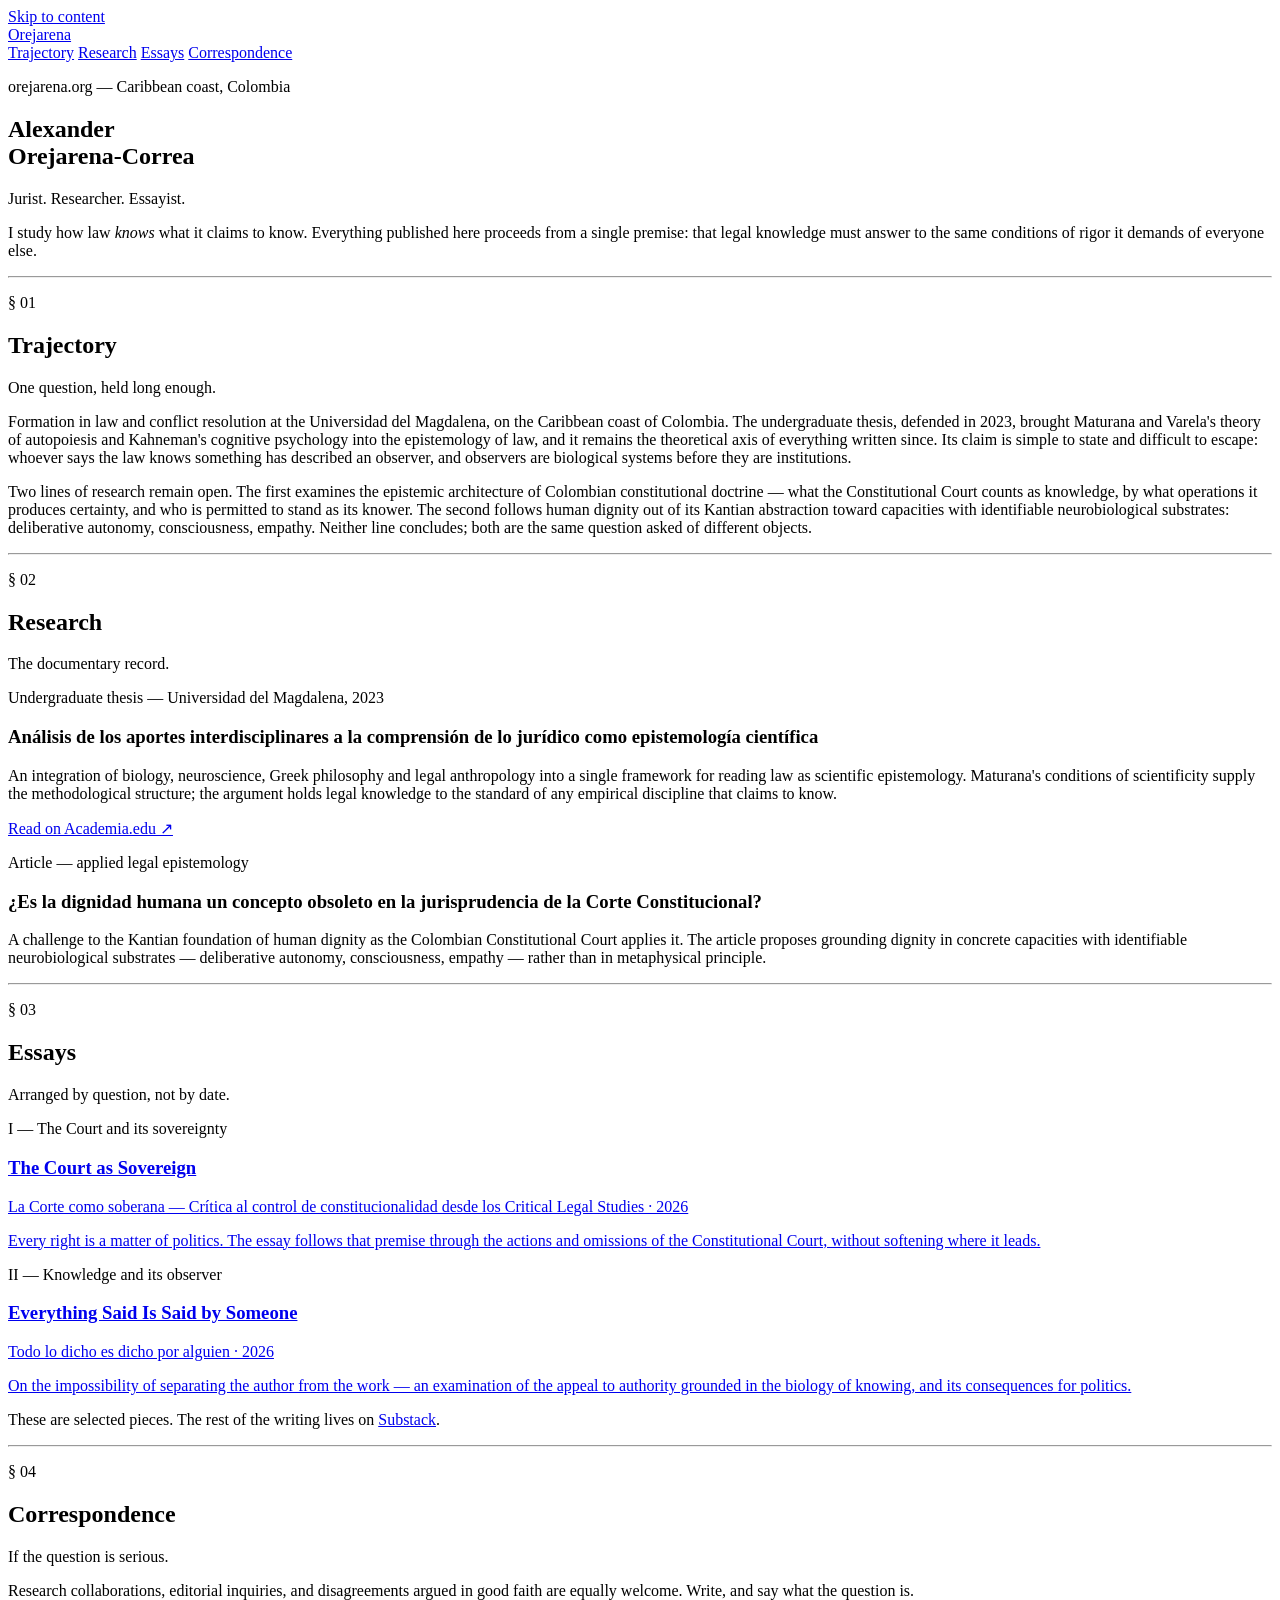
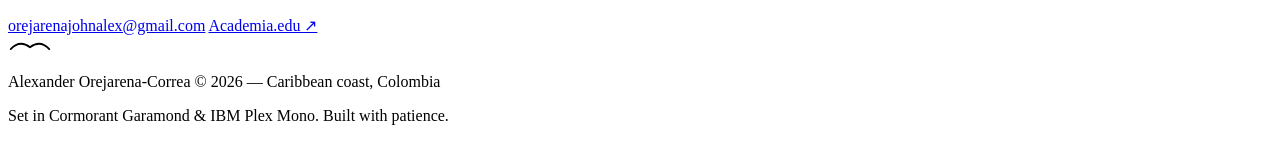
==== commit 6ccb3999: "Adjustments" ====
--- a/index.html
+++ b/index.html
@@ -1,1154 +1,166 @@
 <!DOCTYPE html>
 <html lang="en">
 <head>
-<meta charset="UTF-8">
-<meta name="viewport" content="width=device-width, initial-scale=1.0">
-<title>Alexander[John] Orejarena-Correa — Investigador · Abogado · Analista</title>
-<meta name="description" content="Lawyer, socio-legal researcher, data analyst. Interdisciplinary thinking across law, neuroscience, philosophy, and operations.">
+<meta charset="utf-8">
+<meta name="viewport" content="width=device-width, initial-scale=1">
+<title>Alexander Orejarena-Correa — Jurist. Researcher. Essayist.</title>
+<meta name="description" content="Alexander Orejarena-Correa — jurist, researcher, essayist. Legal epistemology, neurobiology, anthropology and the law. Caribbean coast of Colombia.">
+<meta property="og:title" content="Alexander Orejarena-Correa">
+<meta property="og:description" content="Jurist, researcher, essayist. How law knows what it claims to know.">
+<meta property="og:type" content="website">
+<meta property="og:url" content="https://orejarena.org">
+<link rel="canonical" href="https://orejarena.org/">
+<meta name="theme-color" media="(prefers-color-scheme: light)" content="#F2EEE7">
+<meta name="theme-color" media="(prefers-color-scheme: dark)" content="#37353E">
+<link rel="icon" href="data:image/svg+xml,%3Csvg xmlns='http://www.w3.org/2000/svg' viewBox='0 0 32 32'%3E%3Crect width='32' height='32' rx='7' fill='%23F2EEE7'/%3E%3Cpath d='M1.9 20 Q8.5 12.5 16 18.5 Q23.5 12.5 30.1 20' fill='none' stroke='%232E2B28' stroke-width='2.4' stroke-linecap='round'/%3E%3C/svg%3E">
 <link rel="preconnect" href="https://fonts.googleapis.com">
 <link rel="preconnect" href="https://fonts.gstatic.com" crossorigin>
-<link href="https://fonts.googleapis.com/css2?family=Cormorant+Garamond:ital,wght@0,400;0,600;0,700;1,400;1,600&family=Source+Sans+3:ital,wght@0,300;0,400;0,600;1,400&display=swap" rel="stylesheet">
-<style>
-*, *::before, *::after { margin: 0; padding: 0; box-sizing: border-box; }
-
-:root {
-  --paper: #2b2a31;
-  --paper-light: #33323a;
-  --ink: #D3DAD9;
-  --ink-soft: #b0b5b4;
-  --ink-muted: #7e8382;
-  --accent: #a08080;
-  --accent-light: #b89a9a;
-  --accent-bg: rgba(160, 128, 128, 0.1);
-  --rule: #44444E;
-  --rule-light: #3d3c45;
-  --serif: 'Cormorant Garamond', 'Georgia', serif;
-  --sans: 'Source Sans 3', 'Helvetica Neue', sans-serif;
-  --measure: 680px;
-  --measure-wide: 960px;
+<link href="https://fonts.googleapis.com/css2?family=Cormorant+Garamond:ital,wght@0,400;0,500;0,600;0,700;1,400;1,500&family=IBM+Plex+Mono:wght@400;500&display=swap" rel="stylesheet">
+<link rel="stylesheet" href="style.css">
+<script src="script.js" defer></script>
+<noscript><style>.vigil-mark { opacity: 1; }</style></noscript>
+<script type="application/ld+json">
+{
+  "@context": "https://schema.org",
+  "@type": "Person",
+  "name": "Alexander Orejarena-Correa",
+  "url": "https://orejarena.org",
+  "description": "Jurist, researcher and essayist working where legal epistemology meets neurobiology and anthropology.",
+  "alumniOf": "Universidad del Magdalena",
+  "sameAs": [
+    "https://www.academia.edu/120466930/",
+    "https://substack.com/@orejarena"
+  ]
 }
-
-html {
-  scroll-behavior: smooth;
-  font-size: 17px;
-  background: var(--paper);
-}
-
-body {
-  font-family: var(--sans);
-  color: var(--ink);
-  background: var(--paper);
-  line-height: 1.7;
-  font-weight: 400;
-  -webkit-font-smoothing: antialiased;
-  overflow-x: hidden;
-}
-
-/* Paper texture overlay */
-body::before {
-  content: '';
-  position: fixed;
-  inset: 0;
-  background-image: url("data:image/svg+xml,%3Csvg viewBox='0 0 256 256' xmlns='http://www.w3.org/2000/svg'%3E%3Cfilter id='noise'%3E%3CfeTurbulence type='fractalNoise' baseFrequency='0.9' numOctaves='4' stitchTiles='stitch'/%3E%3C/filter%3E%3Crect width='100%25' height='100%25' filter='url(%23noise)' opacity='0.04'/%3E%3C/svg%3E");
-  pointer-events: none;
-  z-index: 9999;
-}
-
-::selection {
-  background: var(--accent);
-  color: var(--paper);
-}
-
-a {
-  color: var(--accent);
-  text-decoration: none;
-  border-bottom: 1px solid transparent;
-  transition: border-color 0.3s;
-}
-a:hover {
-  border-bottom-color: var(--accent);
-}
-
-/* ── Navigation ── */
-nav {
-  position: fixed;
-  top: 0;
-  left: 0;
-  right: 0;
-  z-index: 100;
-  background: var(--paper);
-  border-bottom: 1px solid var(--rule);
-  transition: box-shadow 0.3s;
-}
-nav.scrolled {
-  box-shadow: 0 1px 16px rgba(0,0,0,0.25);
-}
-.nav-inner {
-  max-width: var(--measure-wide);
-  margin: 0 auto;
-  padding: 0.8rem 2rem;
-  display: flex;
-  justify-content: space-between;
-  align-items: center;
-}
-.nav-brand {
-  font-family: var(--serif);
-  font-size: 1.1rem;
-  font-weight: 600;
-  color: var(--ink);
-  letter-spacing: 0.02em;
-  border: none;
-}
-.nav-brand:hover { border: none; }
-.nav-links {
-  display: flex;
-  gap: 1.8rem;
-  list-style: none;
-}
-.nav-links a {
-  font-size: 0.82rem;
-  letter-spacing: 0.08em;
-  text-transform: uppercase;
-  color: var(--ink-muted);
-  font-weight: 400;
-  border: none;
-  transition: color 0.3s;
-}
-.nav-links a:hover { color: var(--ink); border: none; }
-.nav-links a.active { color: var(--accent); }
-
-.nav-toggle {
-  display: none;
-  background: none;
-  border: none;
-  cursor: pointer;
-  padding: 4px;
-}
-.nav-toggle span {
-  display: block;
-  width: 22px;
-  height: 2px;
-  background: var(--ink);
-  margin: 5px 0;
-  transition: 0.3s;
-}
-
-/* ── Sections ── */
-section {
-  max-width: var(--measure-wide);
-  margin: 0 auto;
-  padding: 0 2rem;
-}
-
-.section-label {
-  font-family: var(--sans);
-  font-size: 0.7rem;
-  letter-spacing: 0.18em;
-  text-transform: uppercase;
-  color: var(--ink-muted);
-  margin-bottom: 1.2rem;
-  display: flex;
-  align-items: center;
-  gap: 1rem;
-}
-.section-label::after {
-  content: '';
-  flex: 1;
-  height: 1px;
-  background: var(--rule);
-}
-
-.section-title {
-  font-family: var(--serif);
-  font-size: clamp(1.6rem, 3vw, 2.2rem);
-  font-weight: 600;
-  line-height: 1.25;
-  color: var(--ink);
-  margin-bottom: 1.5rem;
-}
-
-/* ── Hero ── */
-.hero {
-  min-height: 100vh;
-  display: flex;
-  flex-direction: column;
-  justify-content: center;
-  padding-top: 4rem;
-  padding-bottom: 4rem;
-  position: relative;
-}
-.hero-volume {
-  font-family: var(--sans);
-  font-size: 0.7rem;
-  letter-spacing: 0.2em;
-  text-transform: uppercase;
-  color: var(--ink-muted);
-  margin-bottom: 2.5rem;
-}
-.hero h1 {
-  font-family: var(--serif);
-  font-size: clamp(2.8rem, 7vw, 5.5rem);
-  font-weight: 700;
-  line-height: 1.0;
-  color: var(--ink);
-  margin-bottom: 0.4rem;
-  letter-spacing: -0.02em;
-}
-.hero-subtitle {
-  font-family: var(--serif);
-  font-size: clamp(1.1rem, 2.5vw, 1.5rem);
-  font-weight: 400;
-  font-style: italic;
-  color: var(--accent);
-  margin-bottom: 2.5rem;
-  letter-spacing: 0.01em;
-}
-.hero-rule {
-  width: 60px;
-  height: 2px;
-  background: var(--accent);
-  margin-bottom: 2rem;
-}
-.hero-intro {
-  max-width: 600px;
-  font-size: 1.05rem;
-  line-height: 1.85;
-  color: var(--ink-soft);
-}
-.hero-intro em {
-  font-family: var(--serif);
-  font-style: italic;
-  color: var(--ink);
-}
-.hero-scroll {
-  position: absolute;
-  bottom: 2.5rem;
-  left: 50%;
-  transform: translateX(-50%);
-  font-size: 0.7rem;
-  letter-spacing: 0.15em;
-  text-transform: uppercase;
-  color: var(--ink-muted);
-  display: flex;
-  flex-direction: column;
-  align-items: center;
-  gap: 0.5rem;
-  animation: drift 2.5s ease-in-out infinite;
-}
-.hero-scroll::after {
-  content: '';
-  width: 1px;
-  height: 28px;
-  background: var(--rule);
-}
-@keyframes drift {
-  0%, 100% { transform: translateX(-50%) translateY(0); }
-  50% { transform: translateX(-50%) translateY(6px); }
-}
-
-/* ── Dividers ── */
-.section-divider {
-  max-width: var(--measure-wide);
-  margin: 0 auto;
-  padding: 0 2rem;
-  height: 1px;
-}
-.section-divider::after {
-  content: '';
-  display: block;
-  height: 1px;
-  background: var(--rule);
-}
-
-/* ── About ── */
-.about-section { padding-top: 5rem; padding-bottom: 5rem; }
-
-.method-chain {
-  display: flex;
-  align-items: center;
-  flex-wrap: wrap;
-  gap: 0.3rem;
-  margin: 2rem 0 2.5rem;
-  padding: 1.5rem 2rem;
-  background: var(--accent-bg);
-  border-left: 3px solid var(--accent);
-}
-.method-step {
-  font-family: var(--serif);
-  font-size: 1rem;
-  font-weight: 600;
-  color: var(--ink);
-  letter-spacing: 0.01em;
-}
-.method-arrow {
-  color: var(--accent);
-  font-size: 0.85rem;
-  margin: 0 0.15rem;
-}
-
-.about-body {
-  display: grid;
-  grid-template-columns: 1fr 1fr;
-  gap: 2.5rem 4rem;
-  margin-top: 2rem;
-}
-.about-body p {
-  font-size: 0.98rem;
-  line-height: 1.85;
-  color: var(--ink-soft);
-}
-.about-body p strong {
-  color: var(--ink);
-  font-weight: 600;
-}
-
-.about-note {
-  grid-column: 1 / -1;
-  font-family: var(--serif);
-  font-style: italic;
-  font-size: 1.05rem;
-  color: var(--ink-muted);
-  padding-top: 1.5rem;
-  border-top: 1px solid var(--rule-light);
-}
-
-/* ── Publications ── */
-.pub-section { padding-top: 5rem; padding-bottom: 5rem; }
-
-.pub-card {
-  border: 1px solid var(--rule);
-  padding: 2.5rem;
-  margin-bottom: 2rem;
-  background: var(--paper-light);
-  position: relative;
-  transition: border-color 0.3s;
-}
-.pub-card:hover {
-  border-color: var(--accent);
-}
-.pub-type {
-  font-size: 0.7rem;
-  letter-spacing: 0.15em;
-  text-transform: uppercase;
-  color: var(--accent);
-  margin-bottom: 1rem;
-  font-weight: 600;
-}
-.pub-title {
-  font-family: var(--serif);
-  font-size: 1.4rem;
-  font-weight: 600;
-  line-height: 1.35;
-  color: var(--ink);
-  margin-bottom: 1.2rem;
-}
-.pub-abstract {
-  font-size: 0.92rem;
-  line-height: 1.8;
-  color: var(--ink-soft);
-  margin-bottom: 1.5rem;
-  max-width: 620px;
-}
-.pub-tags {
-  display: flex;
-  flex-wrap: wrap;
-  gap: 0.5rem;
-}
-.pub-tag {
-  font-size: 0.72rem;
-  letter-spacing: 0.06em;
-  padding: 0.3rem 0.8rem;
-  border: 1px solid var(--rule);
-  color: var(--ink-muted);
-  background: var(--paper);
-}
-.pub-link {
-  display: inline-flex;
-  align-items: center;
-  gap: 0.4rem;
-  margin-top: 1.2rem;
-  font-size: 0.85rem;
-  font-weight: 600;
-  color: var(--accent);
-  border-bottom: 1px solid var(--accent);
-}
-.pub-link:hover { border-bottom-width: 2px; }
-.pub-link svg {
-  width: 14px;
-  height: 14px;
-}
-
-/* ── Essays ── */
-.essays-section { padding-top: 5rem; padding-bottom: 5rem; }
-
-.essays-grid {
-  display: grid;
-  grid-template-columns: 1fr 1fr;
-  gap: 1px;
-  background: var(--rule);
-  border: 1px solid var(--rule);
-  margin-top: 2rem;
-}
-
-.essay-link {
-  display: flex;
-  text-decoration: none;
-  border: none;
-  color: inherit;
-}
-.essay-link:hover { border: none; }
-
-.essay-card {
-  padding: 2.2rem;
-  background: var(--paper-light);
-  display: flex;
-  flex-direction: column;
-  transition: background 0.3s;
-  position: relative;
-}
-.essay-card:hover {
-  background: var(--accent-bg);
-}
-.essay-date {
-  font-size: 0.68rem;
-  letter-spacing: 0.15em;
-  text-transform: uppercase;
-  color: var(--ink-muted);
-  margin-bottom: 0.7rem;
-}
-.essay-title {
-  font-family: var(--serif);
-  font-size: 1.2rem;
-  font-weight: 600;
-  line-height: 1.35;
-  color: var(--ink);
-  margin-bottom: 0.8rem;
-}
-.essay-excerpt {
-  font-size: 0.88rem;
-  line-height: 1.75;
-  color: var(--ink-soft);
-  flex: 1;
-}
-.essay-topic {
-  margin-top: 1rem;
-  font-size: 0.7rem;
-  letter-spacing: 0.08em;
-  color: var(--accent);
-  font-weight: 600;
-  text-transform: uppercase;
-}
-.essays-note {
-  margin-top: 1.5rem;
-  font-family: var(--serif);
-  font-style: italic;
-  font-size: 0.95rem;
-  color: var(--ink-muted);
-}
-
-@media (max-width: 768px) {
-  .essays-grid { grid-template-columns: 1fr; }
-}
-
-/* ── Experience ── */
-.exp-section { padding-top: 5rem; padding-bottom: 5rem; }
-
-.timeline {
-  position: relative;
-  padding-left: 3rem;
-}
-.timeline::before {
-  content: '';
-  position: absolute;
-  left: 0;
-  top: 0;
-  bottom: 0;
-  width: 1px;
-  background: var(--rule);
-}
-.timeline-item {
-  position: relative;
-  padding-bottom: 3rem;
-}
-.timeline-item:last-child { padding-bottom: 0; }
-.timeline-item::before {
-  content: '';
-  position: absolute;
-  left: -3rem;
-  top: 0.6rem;
-  width: 7px;
-  height: 7px;
-  border-radius: 50%;
-  background: var(--accent);
-  transform: translateX(-3px);
-}
-.timeline-year {
-  font-size: 0.72rem;
-  letter-spacing: 0.15em;
-  text-transform: uppercase;
-  color: var(--ink-muted);
-  margin-bottom: 0.5rem;
-}
-.timeline-role {
-  font-family: var(--serif);
-  font-size: 1.25rem;
-  font-weight: 600;
-  color: var(--ink);
-  margin-bottom: 0.15rem;
-}
-.timeline-org {
-  font-size: 0.9rem;
-  color: var(--accent);
-  font-weight: 600;
-  margin-bottom: 0.8rem;
-}
-.timeline-desc {
-  font-size: 0.92rem;
-  line-height: 1.8;
-  color: var(--ink-soft);
-  max-width: 560px;
-}
-
-/* ── Services ── */
-.svc-section { padding-top: 5rem; padding-bottom: 5rem; }
-
-.services-grid {
-  display: grid;
-  grid-template-columns: repeat(auto-fit, minmax(280px, 1fr));
-  gap: 1px;
-  background: var(--rule);
-  border: 1px solid var(--rule);
-  margin-top: 2rem;
-}
-.service-item {
-  padding: 2rem;
-  background: var(--paper-light);
-}
-.service-item:hover {
-  background: var(--accent-bg);
-}
-.service-num {
-  font-family: var(--serif);
-  font-size: 2rem;
-  font-weight: 300;
-  color: var(--rule);
-  margin-bottom: 0.8rem;
-  line-height: 1;
-}
-.service-name {
-  font-family: var(--serif);
-  font-size: 1.1rem;
-  font-weight: 600;
-  color: var(--ink);
-  margin-bottom: 0.6rem;
-}
-.service-desc {
-  font-size: 0.88rem;
-  line-height: 1.75;
-  color: var(--ink-soft);
-}
-
-/* ── Skills ── */
-.skills-section { padding-top: 5rem; padding-bottom: 5rem; }
-
-.skills-grid {
-  display: grid;
-  grid-template-columns: 1fr 1fr;
-  gap: 2.5rem 4rem;
-  margin-top: 2rem;
-}
-.skill-group-title {
-  font-family: var(--serif);
-  font-size: 1.05rem;
-  font-weight: 600;
-  color: var(--ink);
-  margin-bottom: 0.8rem;
-  padding-bottom: 0.5rem;
-  border-bottom: 1px solid var(--rule-light);
-}
-.skill-list {
-  font-size: 0.9rem;
-  line-height: 2;
-  color: var(--ink-soft);
-}
-.skill-note {
-  font-size: 0.78rem;
-  color: var(--ink-muted);
-  font-style: italic;
-}
-
-/* ── Education ── */
-.edu-section { padding-top: 5rem; padding-bottom: 5rem; }
-
-.edu-main {
-  padding: 2rem 2.5rem;
-  border-left: 3px solid var(--accent);
-  background: var(--accent-bg);
-  margin-bottom: 2.5rem;
-}
-.edu-degree {
-  font-family: var(--serif);
-  font-size: 1.3rem;
-  font-weight: 600;
-  color: var(--ink);
-}
-.edu-school {
-  font-size: 0.95rem;
-  color: var(--ink-soft);
-  margin-top: 0.3rem;
-}
-.edu-year {
-  font-size: 0.82rem;
-  color: var(--ink-muted);
-  margin-top: 0.2rem;
-}
-
-.cert-label {
-  font-size: 0.7rem;
-  letter-spacing: 0.15em;
-  text-transform: uppercase;
-  color: var(--ink-muted);
-  margin-bottom: 1rem;
-}
-.cert-grid {
-  display: flex;
-  flex-wrap: wrap;
-  gap: 0.5rem;
-}
-.cert-item {
-  font-size: 0.82rem;
-  padding: 0.4rem 1rem;
-  border: 1px solid var(--rule);
-  color: var(--ink-soft);
-  background: var(--paper-light);
-}
-
-/* ── Contact ── */
-.contact-section {
-  padding-top: 5rem;
-  padding-bottom: 6rem;
-}
-.contact-body {
-  display: grid;
-  grid-template-columns: 1fr 1fr;
-  gap: 4rem;
-  margin-top: 2rem;
-}
-.contact-text p {
-  font-size: 1rem;
-  line-height: 1.85;
-  color: var(--ink-soft);
-  margin-bottom: 2rem;
-}
-.contact-detail {
-  font-size: 0.9rem;
-  color: var(--ink-soft);
-  margin-bottom: 0.6rem;
-  display: flex;
-  align-items: center;
-  gap: 0.6rem;
-}
-.contact-detail-label {
-  font-weight: 600;
-  color: var(--ink);
-  min-width: 70px;
-}
-
-.contact-form label {
-  display: block;
-  font-size: 0.75rem;
-  letter-spacing: 0.1em;
-  text-transform: uppercase;
-  color: var(--ink-muted);
-  margin-bottom: 0.4rem;
-}
-.contact-form input,
-.contact-form textarea {
-  width: 100%;
-  padding: 0.7rem 0;
-  font-family: var(--sans);
-  font-size: 0.95rem;
-  color: var(--ink);
-  background: transparent;
-  border: none;
-  border-bottom: 1px solid var(--rule);
-  margin-bottom: 1.5rem;
-  outline: none;
-  transition: border-color 0.3s;
-}
-.contact-form input:focus,
-.contact-form textarea:focus {
-  border-bottom-color: var(--accent);
-}
-.contact-form textarea {
-  resize: vertical;
-  min-height: 100px;
-}
-.contact-form button {
-  font-family: var(--sans);
-  font-size: 0.82rem;
-  letter-spacing: 0.12em;
-  text-transform: uppercase;
-  color: var(--paper);
-  background: var(--ink);
-  border: none;
-  padding: 0.9rem 2.5rem;
-  cursor: pointer;
-  transition: background 0.3s;
-}
-.contact-form button:hover {
-  background: var(--accent);
-}
-
-/* ── Footer ── */
-footer {
-  border-top: 1px solid var(--rule);
-  padding: 2rem;
-  text-align: center;
-  font-size: 0.78rem;
-  color: var(--ink-muted);
-  letter-spacing: 0.04em;
-}
-footer .colophon {
-  font-family: var(--serif);
-  font-style: italic;
-  margin-top: 0.4rem;
-  color: var(--rule);
-}
-
-/* ── Reveal animation ── */
-.reveal {
-  opacity: 0;
-  transform: translateY(20px);
-  transition: opacity 0.7s ease, transform 0.7s ease;
-}
-.reveal.visible {
-  opacity: 1;
-  transform: translateY(0);
-}
-
-/* ── Responsive ── */
-@media (max-width: 768px) {
-  html { font-size: 16px; }
-  section { padding-left: 1.5rem; padding-right: 1.5rem; }
-  .nav-inner { padding: 0.7rem 1.5rem; }
-
-  .nav-links { display: none; }
-  .nav-links.open {
-    display: flex;
-    flex-direction: column;
-    position: absolute;
-    top: 100%;
-    left: 0;
-    right: 0;
-    background: var(--paper);
-    border-bottom: 1px solid var(--rule);
-    padding: 1rem 1.5rem;
-    gap: 0.8rem;
-  }
-  .nav-toggle { display: block; }
-
-  .about-body { grid-template-columns: 1fr; gap: 1.5rem; }
-  .skills-grid { grid-template-columns: 1fr; gap: 2rem; }
-  .contact-body { grid-template-columns: 1fr; gap: 2.5rem; }
-  .method-chain { padding: 1.2rem 1.5rem; }
-  .pub-card { padding: 1.8rem; }
-  .timeline { padding-left: 2rem; }
-  .hero h1 { font-size: clamp(2.4rem, 9vw, 3.5rem); }
-  .hero-scroll { display: none; }
-}
-
-@media (max-width: 480px) {
-  .services-grid { grid-template-columns: 1fr; }
-}
-</style>
+</script>
 </head>
 <body>
 
-<!-- ── Navigation ── -->
-<nav id="mainNav">
-  <div class="nav-inner">
-    <a href="#hero" class="nav-brand">Orejarena</a>
-    <button class="nav-toggle" aria-label="Menu" onclick="document.querySelector('.nav-links').classList.toggle('open')">
-      <span></span><span></span><span></span>
-    </button>
-    <ul class="nav-links">
-      <li><a href="#about">About</a></li>
-      <li><a href="#research">Research</a></li>
-      <li><a href="#essays">Essays</a></li>
-      <li><a href="#experience">Experience</a></li>
-      <li><a href="#services">Services</a></li>
-      <li><a href="#contact">Contact</a></li>
-    </ul>
-  </div>
-</nav>
+<a class="skip-link" href="#top">Skip to content</a>
 
-<!-- ── Hero ── -->
-<section class="hero" id="hero">
-  <div class="hero-volume">Colombia · Est. MM</div>
-  <h1>Alexander [John]<br>Orejarena-Correa</h1>
-  <p class="hero-subtitle">Abogado. Investigador.<br>La pregunta antes que la respuesta.</p>
-  <div class="hero-rule"></div>
-  <p class="hero-intro">
-    I study the intersections others overlook — where neuroscience meets constitutional law,
-    where Greek philosophy informs legal anthropology, where data shapes decisions.
-    Trained in law, practiced in operations and analytics, grounded in the discipline of asking better questions.
-  </p>
-  <div class="hero-scroll">Scroll</div>
+<header class="wrap site-header">
+  <a class="brand" href="#top">Orejarena</a>
+  <nav class="site-nav" aria-label="Site">
+    <a href="#trajectory">Trajectory</a>
+    <a href="#research">Research</a>
+    <a href="#essays">Essays</a>
+    <a href="#correspondence">Correspondence</a>
+  </nav>
+</header>
+
+<main id="top" tabindex="-1">
+
+<section class="wrap hero">
+  <p class="hero-kicker">orejarena.org — Caribbean coast, Colombia</p>
+  <h1>Alexander<br>Orejarena-Correa</h1>
+  <p class="hero-subtitle">Jurist. Researcher. Essayist.</p>
+  <div class="hero-rule" aria-hidden="true"></div>
+  <p class="hero-intro">I study how law <em>knows</em> what it claims to know. Everything published here proceeds from a single premise: that legal knowledge must answer to the same conditions of rigor it demands of everyone else.</p>
 </section>
 
-<div class="section-divider"></div>
+<div class="wrap"><hr class="rule-line"></div>
 
-<!-- ── About ── -->
-<section class="about-section" id="about">
-  <div class="reveal">
-    <div class="section-label">About</div>
-    <h2 class="section-title">Everything passes through the same filter.</h2>
-    <div class="about-body">
-      <p>
-        <strong>In law,</strong> this method becomes interdisciplinary investigation — questioning whether the Colombian Constitutional Court's foundations on human dignity are philosophically sound, integrating neurobiology where jurisprudence alone falls short.
-      </p>
-      <p>
-        <strong>In operations,</strong> it becomes pattern detection and process analysis — leading remote teams at Amazon, making data-driven decisions under strict deadlines, preventing abuse through analytical rigor applied to behavioral data.
-      </p>
-      <p>
-        <strong>In data,</strong> it becomes structured inquiry — cleaning, organizing, and visualizing information to turn noise into actionable insight, whether for marketing analytics or legal research.
-      </p>
-      <p>
-        <strong>In writing,</strong> it becomes argumentation — every essay, every report, every document follows the same architecture: read deeply, analyze critically, synthesize clearly, argue precisely.
-      </p>
-      <p class="about-note">
-        Also an Anglo-Catholic priest — because the questions worth asking don't stop at disciplinary borders.
-        <br>Español (native) · English (B2, working C1) · Français (A2).
-      </p>
+<section id="trajectory" class="wrap section">
+  <header class="section-marker">
+    <p class="section-no" aria-hidden="true">§ 01</p>
+    <h2>Trajectory</h2>
+  </header>
+  <div class="section-body">
+    <p class="lede">One question, held long enough.</p>
+    <div class="trajectory-grid">
+      <p>Formation in law and conflict resolution at the Universidad del Magdalena, on the Caribbean coast of Colombia. The undergraduate thesis, defended in 2023, brought Maturana and Varela's theory of autopoiesis and Kahneman's cognitive psychology into the epistemology of law, and it remains the theoretical axis of everything written since. Its claim is simple to state and difficult to escape: whoever says the law knows something has described an observer, and observers are biological systems before they are institutions.</p>
+      <p>Two lines of research remain open. The first examines the epistemic architecture of Colombian constitutional doctrine — what the Constitutional Court counts as knowledge, by what operations it produces certainty, and who is permitted to stand as its knower. The second follows human dignity out of its Kantian abstraction toward capacities with identifiable neurobiological substrates: deliberative autonomy, consciousness, empathy. Neither line concludes; both are the same question asked of different objects.</p>
     </div>
   </div>
 </section>
 
-<div class="section-divider"></div>
+<div class="wrap"><hr class="rule-line"></div>
 
-<!-- ── Research ── -->
-<section class="pub-section" id="research">
-  <div class="reveal">
-    <div class="section-label">Research &amp; Publications</div>
-    <h2 class="section-title">The work that matters most.</h2>
+<section id="research" class="wrap section">
+  <header class="section-marker">
+    <p class="section-no" aria-hidden="true">§ 02</p>
+    <h2>Research</h2>
+  </header>
+  <div class="section-body">
+    <p class="lede">The documentary record.</p>
 
-    <div class="pub-card">
-      <div class="pub-type">Article</div>
-      <h3 class="pub-title">¿Es la dignidad humana un concepto obsoleto en la jurisprudencia de la Corte Constitucional?</h3>
-      <p class="pub-abstract">
-        Challenges the Kantian foundation of human dignity as applied by Colombia's Constitutional Court. Proposes that dignity should be grounded in concrete capacities with neurobiological substrates — deliberative autonomy, consciousness, empathy — rather than abstract metaphysical principles.
-      </p>
-      <div class="pub-tags">
-        <span class="pub-tag">Critical thinking</span>
-        <span class="pub-tag">Jurisprudential analysis</span>
-        <span class="pub-tag">Interdisciplinary integration</span>
-        <span class="pub-tag">Neuroscience × Law</span>
+    <article class="doc-card">
+      <p class="doc-kicker">Undergraduate thesis — Universidad del Magdalena, 2023</p>
+      <h3 class="doc-title" lang="es">Análisis de los aportes interdisciplinares a la comprensión de lo jurídico como epistemología científica</h3>
+      <p class="doc-abstract">An integration of biology, neuroscience, Greek philosophy and legal anthropology into a single framework for reading law as scientific epistemology. Maturana's conditions of scientificity supply the methodological structure; the argument holds legal knowledge to the standard of any empirical discipline that claims to know.</p>
+      <a class="doc-link" href="https://www.academia.edu/120466930/" target="_blank" rel="noopener">Read on Academia.edu ↗</a>
+    </article>
+
+    <article class="doc-card">
+      <p class="doc-kicker">Article — applied legal epistemology</p>
+      <h3 class="doc-title" lang="es">¿Es la dignidad humana un concepto obsoleto en la jurisprudencia de la Corte Constitucional?</h3>
+      <p class="doc-abstract">A challenge to the Kantian foundation of human dignity as the Colombian Constitutional Court applies it. The article proposes grounding dignity in concrete capacities with identifiable neurobiological substrates — deliberative autonomy, consciousness, empathy — rather than in metaphysical principle.</p>
+    </article>
+  </div>
+</section>
+
+<div class="wrap"><hr class="rule-line"></div>
+
+<section id="essays" class="wrap section">
+  <header class="section-marker">
+    <p class="section-no" aria-hidden="true">§ 03</p>
+    <h2>Essays</h2>
+  </header>
+  <div class="section-body">
+    <p class="lede">Arranged by question, not by date.</p>
+
+    <div class="essay-groups">
+
+      <div class="essay-group">
+        <p class="essay-axis">I — The Court and its sovereignty</p>
+        <a class="essay-card" href="essays/la-corte-como-soberana.html">
+          <h3>The Court as Sovereign</h3>
+          <p class="essay-meta" lang="es">La Corte como soberana — Crítica al control de constitucionalidad desde los Critical Legal Studies · 2026</p>
+          <p class="essay-excerpt">Every right is a matter of politics. The essay follows that premise through the actions and omissions of the Constitutional Court, without softening where it leads.</p>
+        </a>
       </div>
+
+      <div class="essay-group">
+        <p class="essay-axis">II — Knowledge and its observer</p>
+        <a class="essay-card" href="essays/todo-lo-dicho-es-dicho-por-alguien.html">
+          <h3>Everything Said Is Said by Someone</h3>
+          <p class="essay-meta" lang="es">Todo lo dicho es dicho por alguien · 2026</p>
+          <p class="essay-excerpt">On the impossibility of separating the author from the work — an examination of the appeal to authority grounded in the biology of knowing, and its consequences for politics.</p>
+        </a>
+      </div>
+
     </div>
 
-    <div class="pub-card">
-      <div class="pub-type">Thesis</div>
-      <h3 class="pub-title">Análisis de los aportes interdisciplinares a la comprensión de lo jurídico como epistemología científica</h3>
-      <p class="pub-abstract">
-        Integrates biology, neuroscience, Greek philosophy, and legal anthropology into a unified framework for understanding law as scientific epistemology. Uses Maturana's conditions of scientificity as methodological structure — arguing that legal knowledge must meet the same rigor demanded of any empirical discipline.
-      </p>
-      <div class="pub-tags">
-        <span class="pub-tag">Interdisciplinary thought</span>
-        <span class="pub-tag">Critical reading</span>
-        <span class="pub-tag">Argumentative capacity</span>
-        <span class="pub-tag">Philosophy of law</span>
-      </div>
-      <a href="https://www.academia.edu/120466930/" target="_blank" rel="noopener" class="pub-link">
-        Read on Academia.edu
-        <svg viewBox="0 0 16 16" fill="none" stroke="currentColor" stroke-width="1.5"><path d="M5 3h8v8M13 3L3 13"/></svg>
-      </a>
+    <p class="substack-note">These are selected pieces. The rest of the writing lives on <a href="https://substack.com/@orejarena" target="_blank" rel="me noopener">Substack</a>.</p>
+  </div>
+</section>
+
+<div class="wrap"><hr class="rule-line"></div>
+
+<section id="correspondence" class="wrap section section-last">
+  <header class="section-marker">
+    <p class="section-no" aria-hidden="true">§ 04</p>
+    <h2>Correspondence</h2>
+  </header>
+  <div class="section-body">
+    <p class="lede">If the question is serious.</p>
+    <p class="contact-prose">Research collaborations, editorial inquiries, and disagreements argued in good faith are equally welcome. Write, and say what the question is.</p>
+    <div class="contact-links">
+      <a href="mailto:orejarenajohnalex@gmail.com">orejarenajohnalex@gmail.com</a>
+      <a href="https://www.academia.edu/120466930/" target="_blank" rel="me noopener">Academia.edu ↗</a>
     </div>
   </div>
 </section>
 
-<div class="section-divider"></div>
+</main>
 
-<!-- ── Essays & Opinion ── -->
-<section class="essays-section" id="essays">
-  <div class="reveal">
-    <div class="section-label">Essays &amp; Opinion</div>
-    <h2 class="section-title">Thinking out loud, with rigor.</h2>
-
-    <a href="essays/la-corte-como-soberana.html" class="essay-link">
-      <div class="essay-card">
-          <div class="essay-date">2026</div>
-        <h3 class="essay-title">La Corte como soberana - Crítica al control de constitucionalidad desde los Critical Legal Studies</h3>
-        <p class="essay-excerpt">
-          Every right is a matter of politics, and this essay aims to reflect on its implications for the actions and omissions of the Constitutional Court.
-        </p>
-        <div class="essay-topic">Constitutional law</div>
-      </div>
-    </a>
-
-      <a href="essays/todo-lo-dicho-es-dicho-por-alguien.html" class="essay-link">
-      <div class="essay-card">
-          <div class="essay-date">2026</div>
-        <h3 class="essay-title">Everything that is said is said by someone — or about the impossibility of separating the author from his work</h3>
-        <p class="essay-excerpt">
-          In this essay, the appeal to authority is examined from a different perspective. An idea that is grounded in the relationship between our understanding of knowledge in biology and its implications on politics. 
-        </p>
-        <div class="essay-topic">Epistemology × Biology</div>
-      </div>
-      <a>
-
-    </div>
-
-    <p class="essays-note">
-      These are selected pieces — reflections at the intersection of law, science, and everyday thinking. More writing available upon request.
-    </p>
+<footer id="site-footer" class="site-footer">
+  <svg class="vigil-mark" width="44" height="18" viewBox="0 0 34 14" aria-hidden="true"><path d="M2 11 Q 9 3.5 17 9.5 Q 25 3.5 32 11" fill="none" stroke="currentColor" stroke-width="1.4" stroke-linecap="round"/></svg>
+  <div class="wrap footer-inner">
+    <p class="footer-line">Alexander Orejarena-Correa © 2026 — Caribbean coast, Colombia</p>
+    <p class="footer-colophon">Set in Cormorant Garamond &amp; IBM Plex Mono. Built with patience.</p>
   </div>
-</section>
-
-<div class="section-divider"></div>
-
-<!-- ── Experience ── -->
-<section class="exp-section" id="experience">
-  <div class="reveal">
-    <div class="section-label">Experience</div>
-    <h2 class="section-title">Where the method meets the real world.</h2>
-
-    <div class="timeline">
-      <div class="timeline-item">
-        <div class="timeline-year">2025 — Present</div>
-        <div class="timeline-role">Team Manager</div>
-        <div class="timeline-org">Amazon</div>
-        <p class="timeline-desc">
-          End-to-end leadership of remote teams in a high-volume environment. Data analysis for operational decisions. Bridge between stakeholders, translating metrics into action under strict deadlines.
-        </p>
-      </div>
-
-      <div class="timeline-item">
-        <div class="timeline-year">2023 — 2025</div>
-        <div class="timeline-role">Customer Service Rep. / Abuse Concession Prevention</div>
-        <div class="timeline-org">Amazon</div>
-        <p class="timeline-desc">
-          Detection of irregular behavioral patterns across accounts. Exhaustive case documentation. Analytical judgment applied to abuse prevention — where a missed pattern has real financial consequences.
-        </p>
-      </div>
-
-      <div class="timeline-item">
-        <div class="timeline-year">2018</div>
-        <div class="timeline-role">Data Analyst</div>
-        <div class="timeline-org">Numu — Tech Startup</div>
-        <p class="timeline-desc">
-          Influencer profile analysis for marketing strategy. Data cleaning, structuring, and reporting in a resource-constrained startup environment. Turning limited data into decisions that mattered.
-        </p>
-      </div>
-    </div>
-  </div>
-</section>
-
-<div class="section-divider"></div>
-
-<!-- ── Services ── -->
-<section class="svc-section" id="services">
-  <div class="reveal">
-    <div class="section-label">Services</div>
-    <h2 class="section-title">What I can do for you.</h2>
-
-    <div class="services-grid">
-      <div class="service-item">
-        <div class="service-num">01</div>
-        <div class="service-name">Legal &amp; Socio-Legal Research</div>
-        <p class="service-desc">Rigorous analysis of complex legal problems. Jurisprudential review, hypothesis construction, interdisciplinary argumentation.</p>
-      </div>
-      <div class="service-item">
-        <div class="service-num">02</div>
-        <div class="service-name">Legal &amp; Academic Writing</div>
-        <p class="service-desc">Legal documents, articles, essays, and reports written to publication standard. Precision over volume.</p>
-      </div>
-      <div class="service-item">
-        <div class="service-num">03</div>
-        <div class="service-name">Data Analysis</div>
-        <p class="service-desc">Cleaning, structuring, and visualizing data with advanced Excel — pivot tables, dashboards, VLOOKUP. Making sense of the numbers.</p>
-      </div>
-      <div class="service-item">
-        <div class="service-num">04</div>
-        <div class="service-name">Copywriting &amp; Strategic Writing</div>
-        <p class="service-desc">Content with substance, not filler. Research-backed writing for brands, platforms, and organizations that value depth.</p>
-      </div>
-      <div class="service-item">
-        <div class="service-num">05</div>
-        <div class="service-name">Remote Team Consulting</div>
-        <p class="service-desc">Process design, communication frameworks, performance management. Learned at Amazon scale, applicable anywhere.</p>
-      </div>
-    </div>
-  </div>
-</section>
-
-<div class="section-divider"></div>
-
-<!-- ── Skills ── -->
-<section class="skills-section" id="skills">
-  <div class="reveal">
-    <div class="section-label">Tools &amp; Competencies</div>
-    <h2 class="section-title">What I work with.</h2>
-
-    <div class="skills-grid">
-      <div>
-        <div class="skill-group-title">Research</div>
-        <div class="skill-list">
-          Jurisprudential analysis · Critical reading · Synthesis · Argumentative writing · Interdisciplinary integration
-        </div>
-      </div>
-      <div>
-        <div class="skill-group-title">Technical</div>
-        <div class="skill-list">
-          Advanced Excel (pivot tables, VLOOKUP, dashboards) · Python <span class="skill-note">(basic)</span> · Prompt engineering · Data visualization
-        </div>
-      </div>
-      <div>
-        <div class="skill-group-title">Tools</div>
-        <div class="skill-list">
-          Microsoft Office Suite · Canva · Inkscape · Asana · Google Workspace
-        </div>
-      </div>
-      <div>
-        <div class="skill-group-title">Languages</div>
-        <div class="skill-list">
-          Español <span class="skill-note">(native)</span> · English <span class="skill-note">(B2, working proficiency C1)</span> · Français <span class="skill-note">(A2)</span>
-        </div>
-      </div>
-    </div>
-  </div>
-</section>
-
-<div class="section-divider"></div>
-
-<!-- ── Education ── -->
-<section class="edu-section" id="education">
-  <div class="reveal">
-    <div class="section-label">Education</div>
-    <h2 class="section-title">Foundations.</h2>
-
-    <div class="edu-main">
-      <div class="edu-degree">Law &amp; Conflict Resolution</div>
-      <div class="edu-school">Universidad del Magdalena — Santa Marta, Colombia</div>
-      <div class="edu-year">Graduated 2023</div>
-    </div>
-
-    <div class="cert-label">Certifications &amp; Courses</div>
-    <div class="cert-grid">
-      <span class="cert-item">Personal Branding &amp; Freelance Marketing — Platzi, 2025</span>
-      <span class="cert-item">Software Engineering Fundamentals — Platzi</span>
-      <span class="cert-item">Storytelling — Platzi</span>
-      <span class="cert-item">Prompt Engineering — Platzi</span>
-      <span class="cert-item">Online Writing — Platzi</span>
-      <span class="cert-item">Computers &amp; IT — Platzi</span>
-      <span class="cert-item">English B1–B2 Certification</span>
-    </div>
-  </div>
-</section>
-
-<div class="section-divider"></div>
-
-<!-- ── Contact ── -->
-<section class="contact-section" id="contact">
-  <div class="reveal">
-    <div class="section-label">Contact</div>
-    <h2 class="section-title">Let's have a conversation.</h2>
-
-    <div class="contact-body">
-      <div class="contact-text">
-        <p>
-          I'm interested in research collaborations, writing projects, data work, and conversations
-          that cross disciplinary lines. If you have a problem that requires thinking before doing,
-          I'd like to hear about it.
-        </p>
-        <div class="contact-detail">
-          <span class="contact-detail-label">Email</span>
-          <a href="mailto:orejarenajohnalex@gmail.com">orejarenajohnalex@gmail.com</a>
-        </div>
-        <div class="contact-detail">
-          <span class="contact-detail-label">LinkedIn</span>
-          <a href="https://www.linkedin.com/in/orejarena/" target="_blank" rel="noopener">/in/orejarena</a>
-        </div>
-        <div class="contact-detail">
-          <span class="contact-detail-label">Location</span>
-          <span>Colombia</span>
-        </div>
-      </div>
-
-      <form class="contact-form" onsubmit="handleSubmit(event)">
-        <label for="name">Name</label>
-        <input type="text" id="name" name="name" required autocomplete="name">
-
-        <label for="email">Email</label>
-        <input type="email" id="email" name="email" required autocomplete="email">
-
-        <label for="message">Message</label>
-        <textarea id="message" name="message" rows="4" required></textarea>
-
-        <button type="submit">Send Message</button>
-      </form>
-    </div>
-  </div>
-</section>
-
-<!-- ── Footer ── -->
-<footer>
-  <div>Alexander Orejarena © 2026 — Girón, Colombia</div>
-  <div class="colophon">Set in Cormorant Garamond &amp; Source Sans. Built with patience.</div>
 </footer>
-
-<script>
-// ── Scroll reveal ──
-const observer = new IntersectionObserver((entries) => {
-  entries.forEach(entry => {
-    if (entry.isIntersecting) {
-      entry.target.classList.add('visible');
-      observer.unobserve(entry.target);
-    }
-  });
-}, { threshold: 0.12 });
-
-document.querySelectorAll('.reveal').forEach(el => observer.observe(el));
-
-// ── Nav shadow on scroll ──
-const nav = document.getElementById('mainNav');
-window.addEventListener('scroll', () => {
-  nav.classList.toggle('scrolled', window.scrollY > 20);
-}, { passive: true });
-
-// ── Active nav link ──
-const sections = document.querySelectorAll('section[id]');
-const navLinks = document.querySelectorAll('.nav-links a');
-
-window.addEventListener('scroll', () => {
-  let current = '';
-  sections.forEach(section => {
-    const top = section.offsetTop - 120;
-    if (window.scrollY >= top) current = section.getAttribute('id');
-  });
-  navLinks.forEach(link => {
-    link.classList.toggle('active', link.getAttribute('href') === '#' + current);
-  });
-}, { passive: true });
-
-// ── Close mobile nav on click ──
-document.querySelectorAll('.nav-links a').forEach(link => {
-  link.addEventListener('click', () => {
-    document.querySelector('.nav-links').classList.remove('open');
-  });
-});
-
-// ── Form handler ──
-function handleSubmit(e) {
-  e.preventDefault();
-  const name = document.getElementById('name').value;
-  const email = document.getElementById('email').value;
-  const message = document.getElementById('message').value;
-  const subject = encodeURIComponent('Contact from ' + name);
-  const body = encodeURIComponent('From: ' + name + '\nEmail: ' + email + '\n\n' + message);
-  window.location.href = 'mailto:orejarenajohnalex@gmail.com?subject=' + subject + '&body=' + body;
-}
-</script>
 
 </body>
 </html>
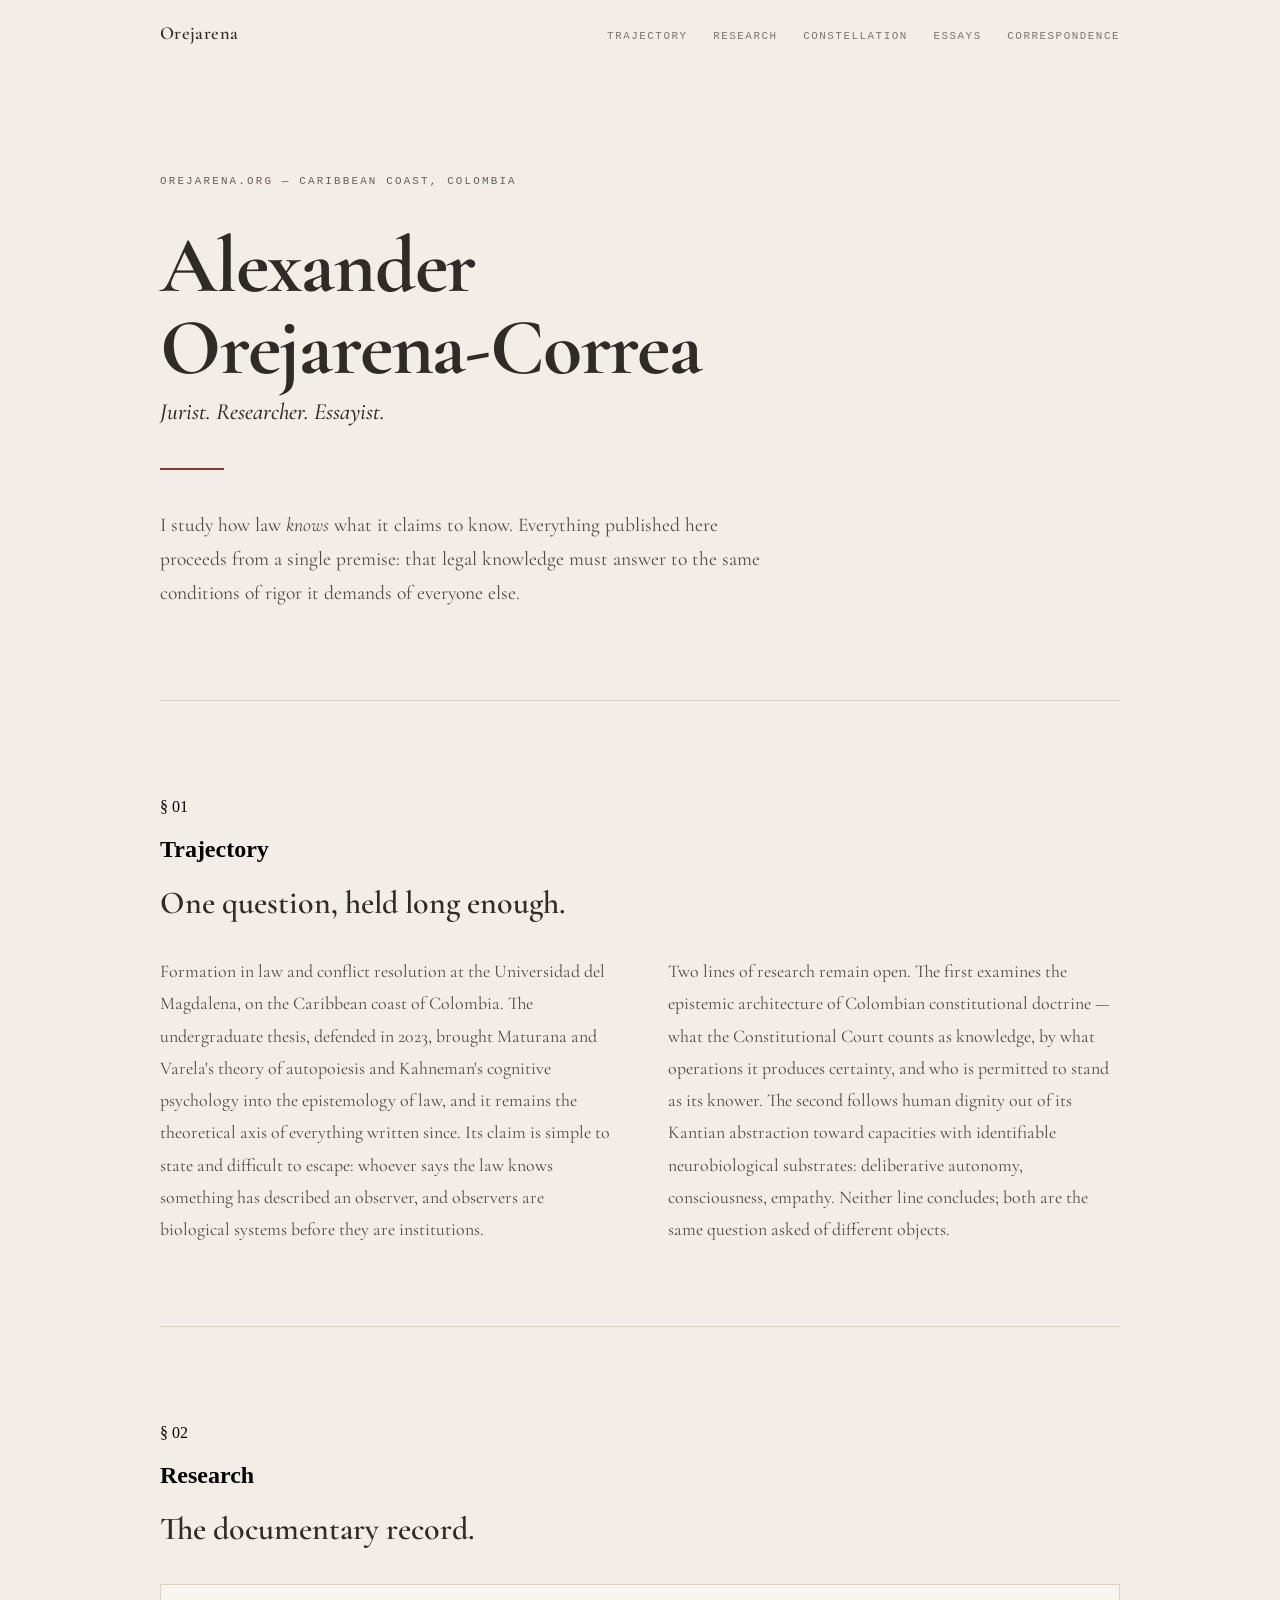
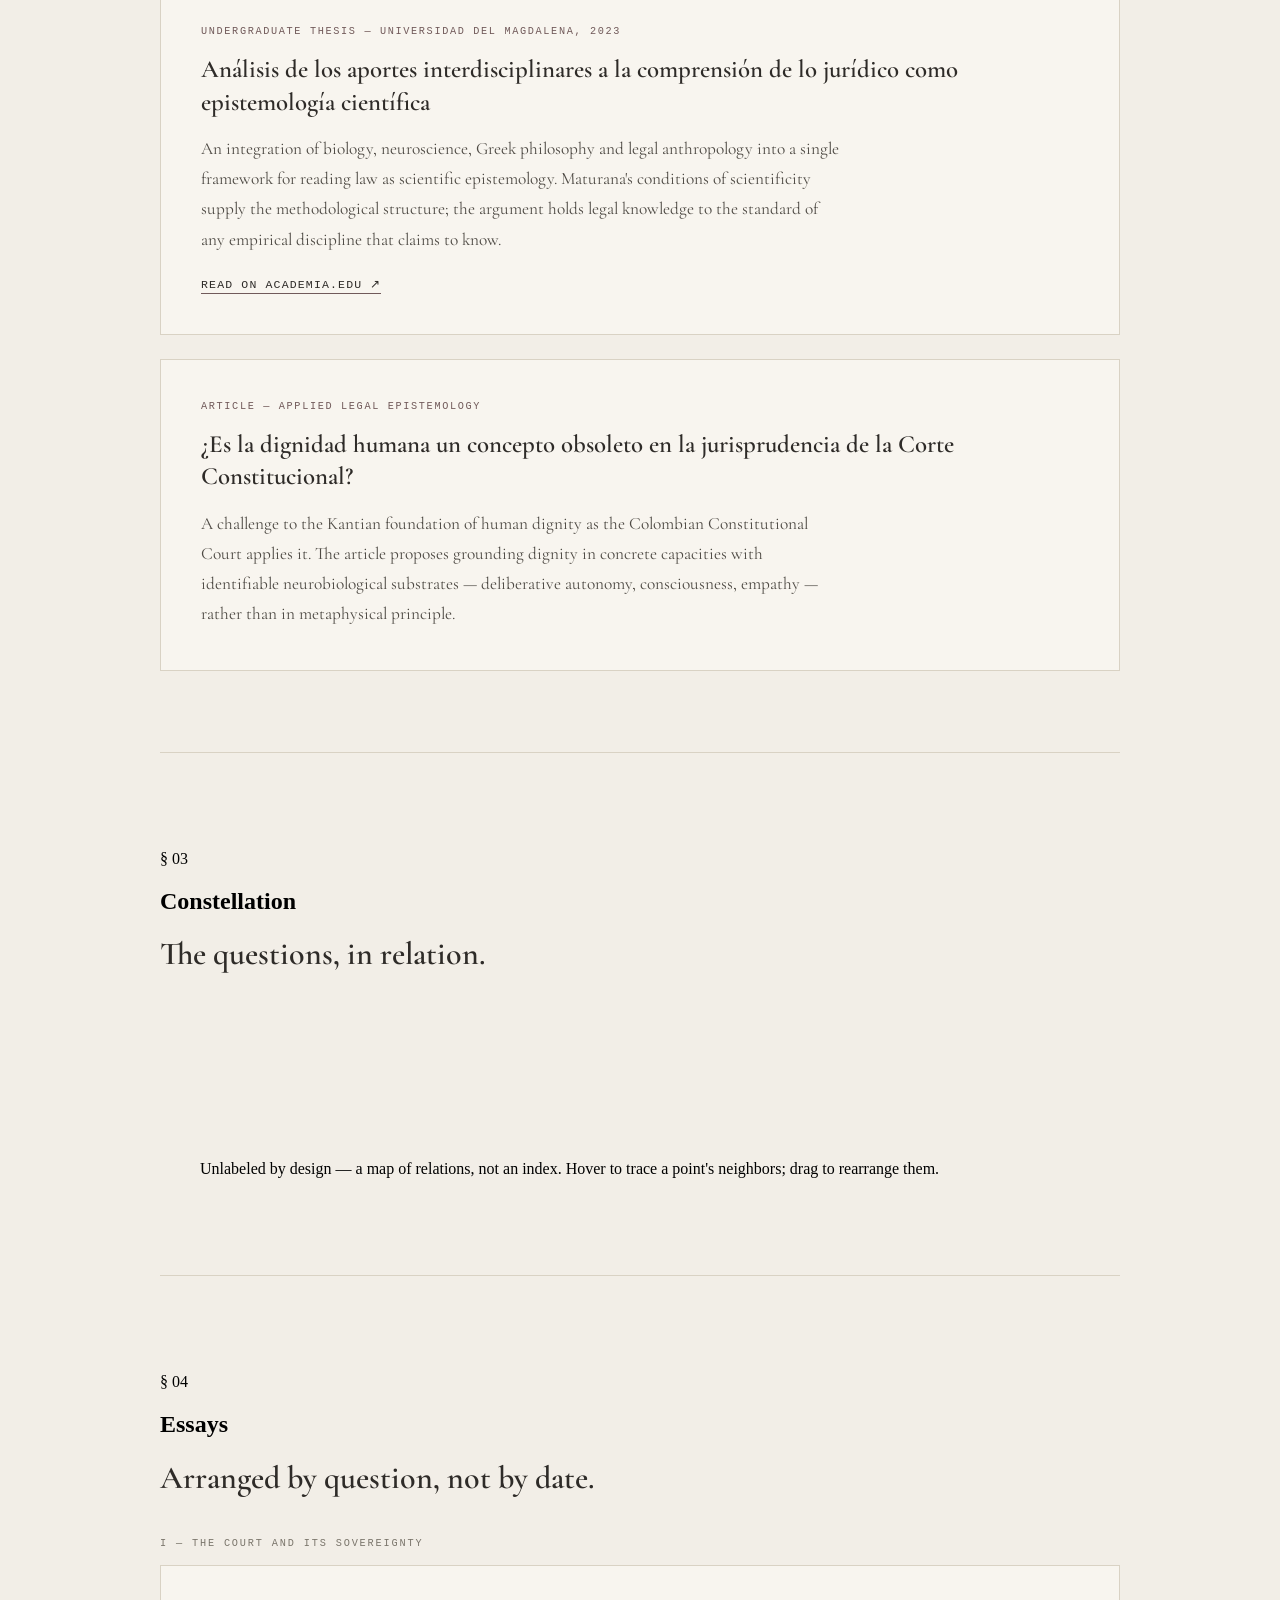
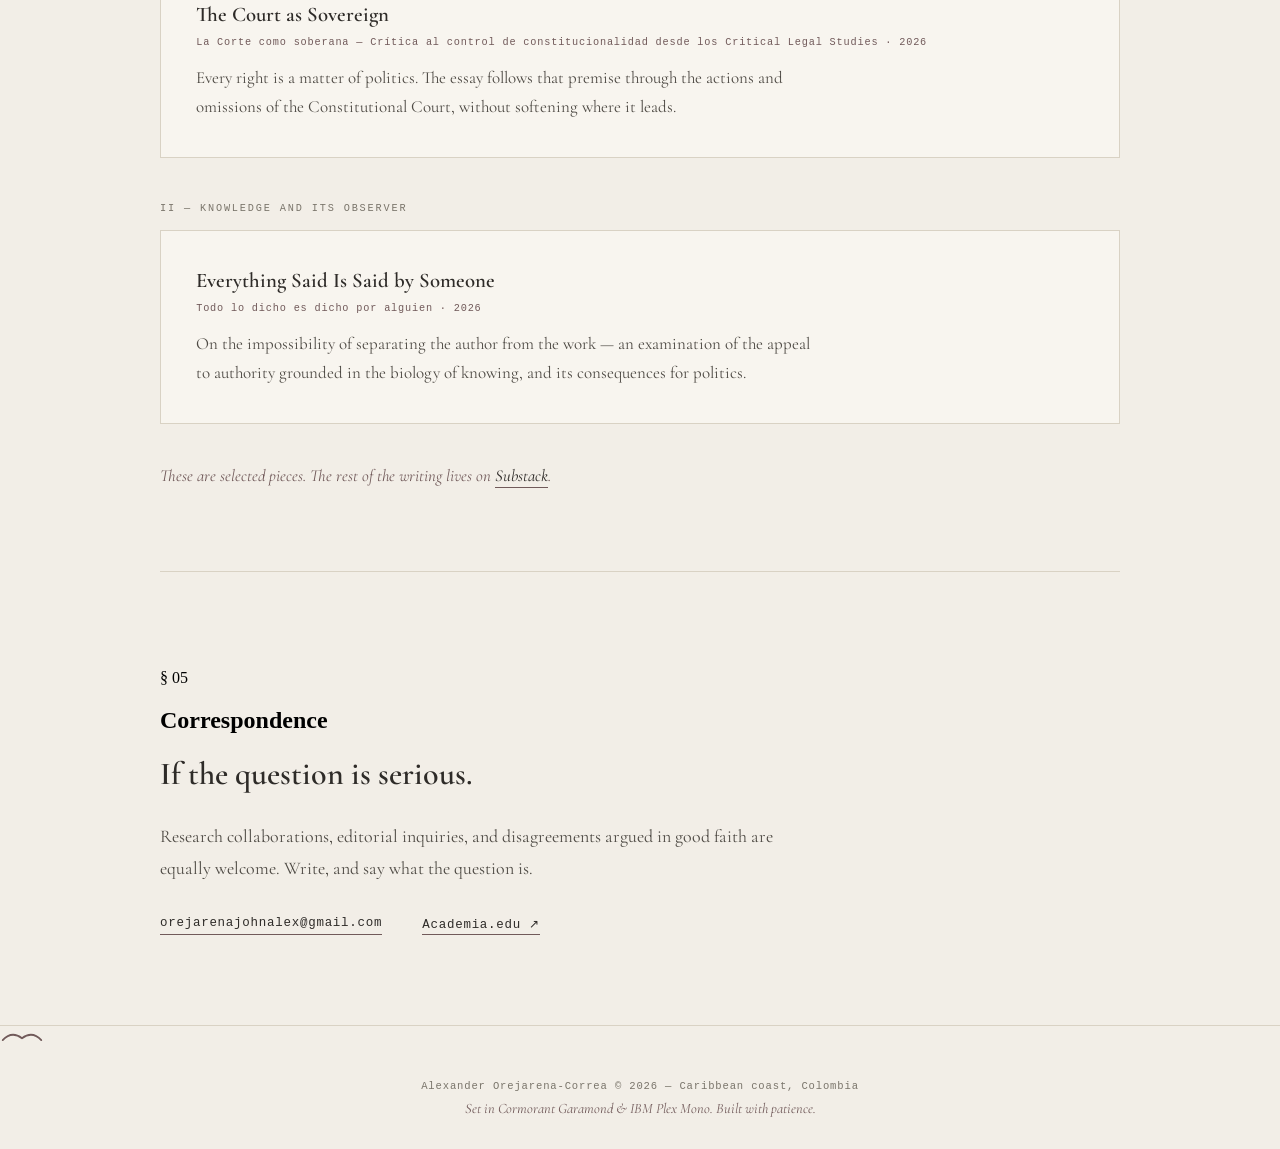
==== commit 21ac8374: "Add Constellation section and update Correspondence" ====
--- a/index.html
+++ b/index.html
@@ -43,6 +43,7 @@
   <nav class="site-nav" aria-label="Site">
     <a href="#trajectory">Trajectory</a>
     <a href="#research">Research</a>
+    <a href="#constellation">Constellation</a>
     <a href="#essays">Essays</a>
     <a href="#correspondence">Correspondence</a>
   </nav>
@@ -101,9 +102,25 @@
 
 <div class="wrap"><hr class="rule-line"></div>
 
+<section id="constellation" class="wrap section">
+  <header class="section-marker">
+    <p class="section-no" aria-hidden="true">§ 03</p>
+    <h2>Constellation</h2>
+  </header>
+  <div class="section-body">
+    <p class="lede">The questions, in relation.</p>
+    <figure class="constellation-figure">
+      <canvas class="constellation-canvas" role="img" aria-label="An abstract, interactive constellation: unlabeled points joined by thin lines, arranged by affinity. Decorative."></canvas>
+      <figcaption class="constellation-caption">Unlabeled by design — a map of relations, not an index. Hover to trace a point's neighbors; drag to rearrange them.</figcaption>
+    </figure>
+  </div>
+</section>
+
+<div class="wrap"><hr class="rule-line"></div>
+
 <section id="essays" class="wrap section">
   <header class="section-marker">
-    <p class="section-no" aria-hidden="true">§ 03</p>
+    <p class="section-no" aria-hidden="true">§ 04</p>
     <h2>Essays</h2>
   </header>
   <div class="section-body">
@@ -139,7 +156,7 @@
 
 <section id="correspondence" class="wrap section section-last">
   <header class="section-marker">
-    <p class="section-no" aria-hidden="true">§ 04</p>
+    <p class="section-no" aria-hidden="true">§ 05</p>
     <h2>Correspondence</h2>
   </header>
   <div class="section-body">
--- a/style.css
+++ b/style.css
@@ -0,0 +1,448 @@
+/* orejarena.org — light (paper) edition.
+   Brand rule: the sienna accent appears only on the hero rule and on hover/focus — nowhere else. */
+
+:root {
+  --paper: #F2EEE7;
+  --paper-raised: #F8F5EF;
+  --ink: #2E2B28;
+  --ink-soft: #4E4A44;
+  --muted: #7A756B;
+  --warm: #715A5A;
+  --rule: #D9D2C4;
+  --sienna: #8B3A2F;
+  --serif: 'Cormorant Garamond', Georgia, serif;
+  --mono: 'IBM Plex Mono', monospace;
+  --pad-x: clamp(1.25rem, 4vw, 2rem);
+}
+
+html {
+  scroll-behavior: smooth;
+}
+
+body {
+  margin: 0;
+  background: var(--paper);
+  -webkit-font-smoothing: antialiased;
+}
+
+::selection {
+  background: var(--warm);
+  color: var(--paper);
+}
+
+:focus-visible {
+  outline: 2px solid var(--sienna);
+  outline-offset: 3px;
+}
+
+.wrap {
+  max-width: 960px;
+  margin: 0 auto;
+  padding-left: var(--pad-x);
+  padding-right: var(--pad-x);
+}
+
+.rule-line {
+  border: 0;
+  height: 1px;
+  background: var(--rule);
+  margin: 0;
+}
+
+.skip-link {
+  position: absolute;
+  top: -100%;
+  left: var(--pad-x);
+  z-index: 10;
+  padding: 0.6rem 1rem;
+  background: var(--ink);
+  color: var(--paper);
+  font-family: var(--mono);
+  font-size: 0.72rem;
+  letter-spacing: 0.1em;
+  text-transform: uppercase;
+  text-decoration: none;
+}
+.skip-link:focus {
+  top: 0.5rem;
+}
+
+/* ── Header ── */
+
+.site-header {
+  padding-top: 1.4rem;
+  padding-bottom: 1.4rem;
+  display: flex;
+  flex-wrap: wrap;
+  align-items: baseline;
+  justify-content: space-between;
+  gap: 0.8rem 1.5rem;
+}
+
+.brand {
+  font-family: var(--serif);
+  font-size: 1.15rem;
+  font-weight: 600;
+  letter-spacing: 0.02em;
+  color: var(--ink);
+  text-decoration: none;
+}
+
+.site-nav {
+  display: flex;
+  flex-wrap: wrap;
+  gap: 0.4rem 1.6rem;
+}
+
+.site-nav a {
+  font-family: var(--mono);
+  font-size: 0.68rem;
+  letter-spacing: 0.14em;
+  text-transform: uppercase;
+  color: var(--muted);
+  text-decoration: none;
+}
+.site-nav a:hover,
+.site-nav a:focus-visible {
+  color: var(--sienna);
+}
+
+/* ── Hero ── */
+
+.hero {
+  padding-top: clamp(4rem, 12vh, 8rem);
+  padding-bottom: clamp(4rem, 10vh, 7rem);
+}
+
+.hero-kicker {
+  font-family: var(--mono);
+  font-size: 0.68rem;
+  letter-spacing: 0.2em;
+  text-transform: uppercase;
+  color: var(--warm);
+  margin: 0 0 2.4rem;
+  animation: hero-in 0.9s ease both;
+}
+
+.hero h1 {
+  font-family: var(--serif);
+  font-size: clamp(2.6rem, 7.5vw, 5rem);
+  font-weight: 700;
+  line-height: 1.02;
+  letter-spacing: -0.015em;
+  color: var(--ink);
+  margin: 0 0 0.6rem;
+  animation: hero-in 0.9s ease 0.15s both;
+}
+
+.hero-subtitle {
+  font-family: var(--serif);
+  font-style: italic;
+  font-size: clamp(1.1rem, 2.4vw, 1.45rem);
+  font-weight: 500;
+  color: var(--ink);
+  margin: 0 0 2.6rem;
+  animation: hero-in 0.9s ease 0.3s both;
+}
+
+.hero-rule {
+  width: 64px;
+  height: 2px;
+  background: var(--sienna);
+  margin: 0 0 2.4rem;
+  animation: hero-in 0.9s ease 0.45s both;
+}
+
+.hero-intro {
+  max-width: 620px;
+  font-family: var(--serif);
+  font-size: 1.22rem;
+  line-height: 1.75;
+  color: var(--ink-soft);
+  margin: 0;
+  animation: hero-in 0.9s ease 0.6s both;
+}
+
+/* ── Sections ── */
+
+.section {
+  padding-top: clamp(3.5rem, 9vh, 6rem);
+  padding-bottom: clamp(3.5rem, 9vh, 6rem);
+}
+.section-last {
+  padding-bottom: clamp(4rem, 10vh, 7rem);
+}
+
+.section-head {
+  display: flex;
+  align-items: center;
+  gap: 1.1rem;
+  margin: 0 0 1.6rem;
+}
+.section-head h2 {
+  font-family: var(--mono);
+  font-size: 0.68rem;
+  font-weight: 500;
+  letter-spacing: 0.2em;
+  text-transform: uppercase;
+  color: var(--warm);
+  margin: 0;
+}
+.section-head::after {
+  content: '';
+  flex: 1;
+  height: 1px;
+  background: var(--rule);
+}
+
+.lede {
+  font-family: var(--serif);
+  font-size: clamp(1.5rem, 3vw, 2rem);
+  font-weight: 600;
+  line-height: 1.25;
+  color: var(--ink);
+  margin: 0 0 2rem;
+  max-width: 680px;
+}
+#research .lede { margin-bottom: 2.2rem; }
+#essays .lede { margin-bottom: 2.4rem; }
+#correspondence .lede { margin-bottom: 1.6rem; }
+
+/* ── Trajectory ── */
+
+.trajectory-grid {
+  display: grid;
+  grid-template-columns: repeat(auto-fit, minmax(300px, 1fr));
+  gap: 2rem 3.5rem;
+}
+.trajectory-grid p {
+  font-family: var(--serif);
+  font-size: 1.12rem;
+  line-height: 1.8;
+  color: var(--ink-soft);
+  margin: 0;
+}
+
+/* ── Research ── */
+
+.doc-card {
+  border: 1px solid var(--rule);
+  background: var(--paper-raised);
+  padding: clamp(1.6rem, 4vw, 2.5rem);
+}
+.doc-card + .doc-card {
+  margin-top: 1.5rem;
+}
+
+.doc-kicker {
+  font-family: var(--mono);
+  font-size: 0.64rem;
+  letter-spacing: 0.16em;
+  text-transform: uppercase;
+  color: var(--warm);
+  margin: 0 0 1rem;
+}
+
+.doc-title {
+  font-family: var(--serif);
+  font-size: clamp(1.25rem, 2.4vw, 1.55rem);
+  font-weight: 600;
+  line-height: 1.3;
+  color: var(--ink);
+  margin: 0 0 1rem;
+}
+
+.doc-abstract {
+  font-family: var(--serif);
+  font-size: 1.08rem;
+  line-height: 1.75;
+  color: var(--ink-soft);
+  margin: 0;
+  max-width: 640px;
+}
+
+.doc-link {
+  display: inline-block;
+  margin-top: 1.4rem;
+  font-family: var(--mono);
+  font-size: 0.72rem;
+  letter-spacing: 0.1em;
+  text-transform: uppercase;
+  color: var(--ink);
+  text-decoration: none;
+  border-bottom: 1px solid var(--warm);
+  padding-bottom: 2px;
+}
+.doc-link:hover,
+.doc-link:focus-visible {
+  color: var(--sienna);
+  border-bottom-color: var(--sienna);
+}
+
+/* ── Essays ── */
+
+.essay-groups {
+  display: flex;
+  flex-direction: column;
+  gap: 2.8rem;
+}
+
+.essay-axis {
+  font-family: var(--mono);
+  font-size: 0.64rem;
+  letter-spacing: 0.18em;
+  text-transform: uppercase;
+  color: var(--muted);
+  margin: 0 0 1rem;
+}
+
+.essay-card {
+  display: block;
+  text-decoration: none;
+  border: 1px solid var(--rule);
+  background: var(--paper-raised);
+  padding: clamp(1.4rem, 3.5vw, 2.2rem);
+  transition: border-color 0.3s;
+}
+.essay-card:hover,
+.essay-card:focus-visible {
+  border-color: var(--sienna);
+}
+
+.essay-card h3 {
+  font-family: var(--serif);
+  font-size: 1.3rem;
+  font-weight: 600;
+  line-height: 1.3;
+  color: var(--ink);
+  margin: 0 0 0.5rem;
+}
+
+.essay-meta {
+  font-family: var(--mono);
+  font-size: 0.64rem;
+  letter-spacing: 0.08em;
+  color: var(--warm);
+  margin: 0 0 1rem;
+}
+
+.essay-excerpt {
+  font-family: var(--serif);
+  font-size: 1.06rem;
+  line-height: 1.7;
+  color: var(--ink-soft);
+  margin: 0;
+  max-width: 620px;
+}
+
+.substack-note {
+  font-family: var(--serif);
+  font-style: italic;
+  font-size: 1.05rem;
+  line-height: 1.7;
+  color: var(--warm);
+  margin: 2.4rem 0 0;
+  max-width: 620px;
+}
+.substack-note a {
+  color: var(--ink);
+  text-decoration: none;
+  border-bottom: 1px solid var(--warm);
+  padding-bottom: 1px;
+}
+.substack-note a:hover,
+.substack-note a:focus-visible {
+  color: var(--sienna);
+  border-bottom-color: var(--sienna);
+}
+
+/* ── Correspondence ── */
+
+.contact-prose {
+  font-family: var(--serif);
+  font-size: 1.12rem;
+  line-height: 1.8;
+  color: var(--ink-soft);
+  margin: 0 0 2rem;
+  max-width: 620px;
+}
+
+.contact-links {
+  display: flex;
+  flex-wrap: wrap;
+  gap: 0.6rem 2.5rem;
+}
+.contact-links a {
+  font-family: var(--mono);
+  font-size: 0.78rem;
+  letter-spacing: 0.06em;
+  color: var(--ink);
+  text-decoration: none;
+  border-bottom: 1px solid var(--warm);
+  padding-bottom: 2px;
+}
+.contact-links a:hover,
+.contact-links a:focus-visible {
+  color: var(--sienna);
+  border-bottom-color: var(--sienna);
+}
+
+/* ── Footer & zamuro vigil ── */
+
+.site-footer {
+  border-top: 1px solid var(--rule);
+}
+
+.vigil {
+  display: flex;
+  justify-content: center;
+  padding: 2.2rem 0 0;
+}
+
+.vigil-mark {
+  color: var(--warm);
+  opacity: 0;
+  transition: opacity 2.4s ease;
+}
+.vigil-mark.visible {
+  opacity: 1;
+}
+
+.footer-inner {
+  padding-top: 2rem;
+  padding-bottom: 2rem;
+  text-align: center;
+}
+
+.footer-line {
+  font-family: var(--mono);
+  font-size: 0.66rem;
+  letter-spacing: 0.08em;
+  color: var(--muted);
+  margin: 0 0 0.5rem;
+}
+
+.footer-colophon {
+  font-family: var(--serif);
+  font-style: italic;
+  font-size: 0.9rem;
+  color: var(--warm);
+  margin: 0;
+}
+
+/* ── Motion ── */
+
+@keyframes hero-in {
+  from { opacity: 0; transform: translateY(14px); }
+  to   { opacity: 1; transform: translateY(0); }
+}
+
+@media (prefers-reduced-motion: reduce) {
+  *, *::before, *::after {
+    animation: none !important;
+    transition: none !important;
+  }
+  html {
+    scroll-behavior: auto;
+  }
+}
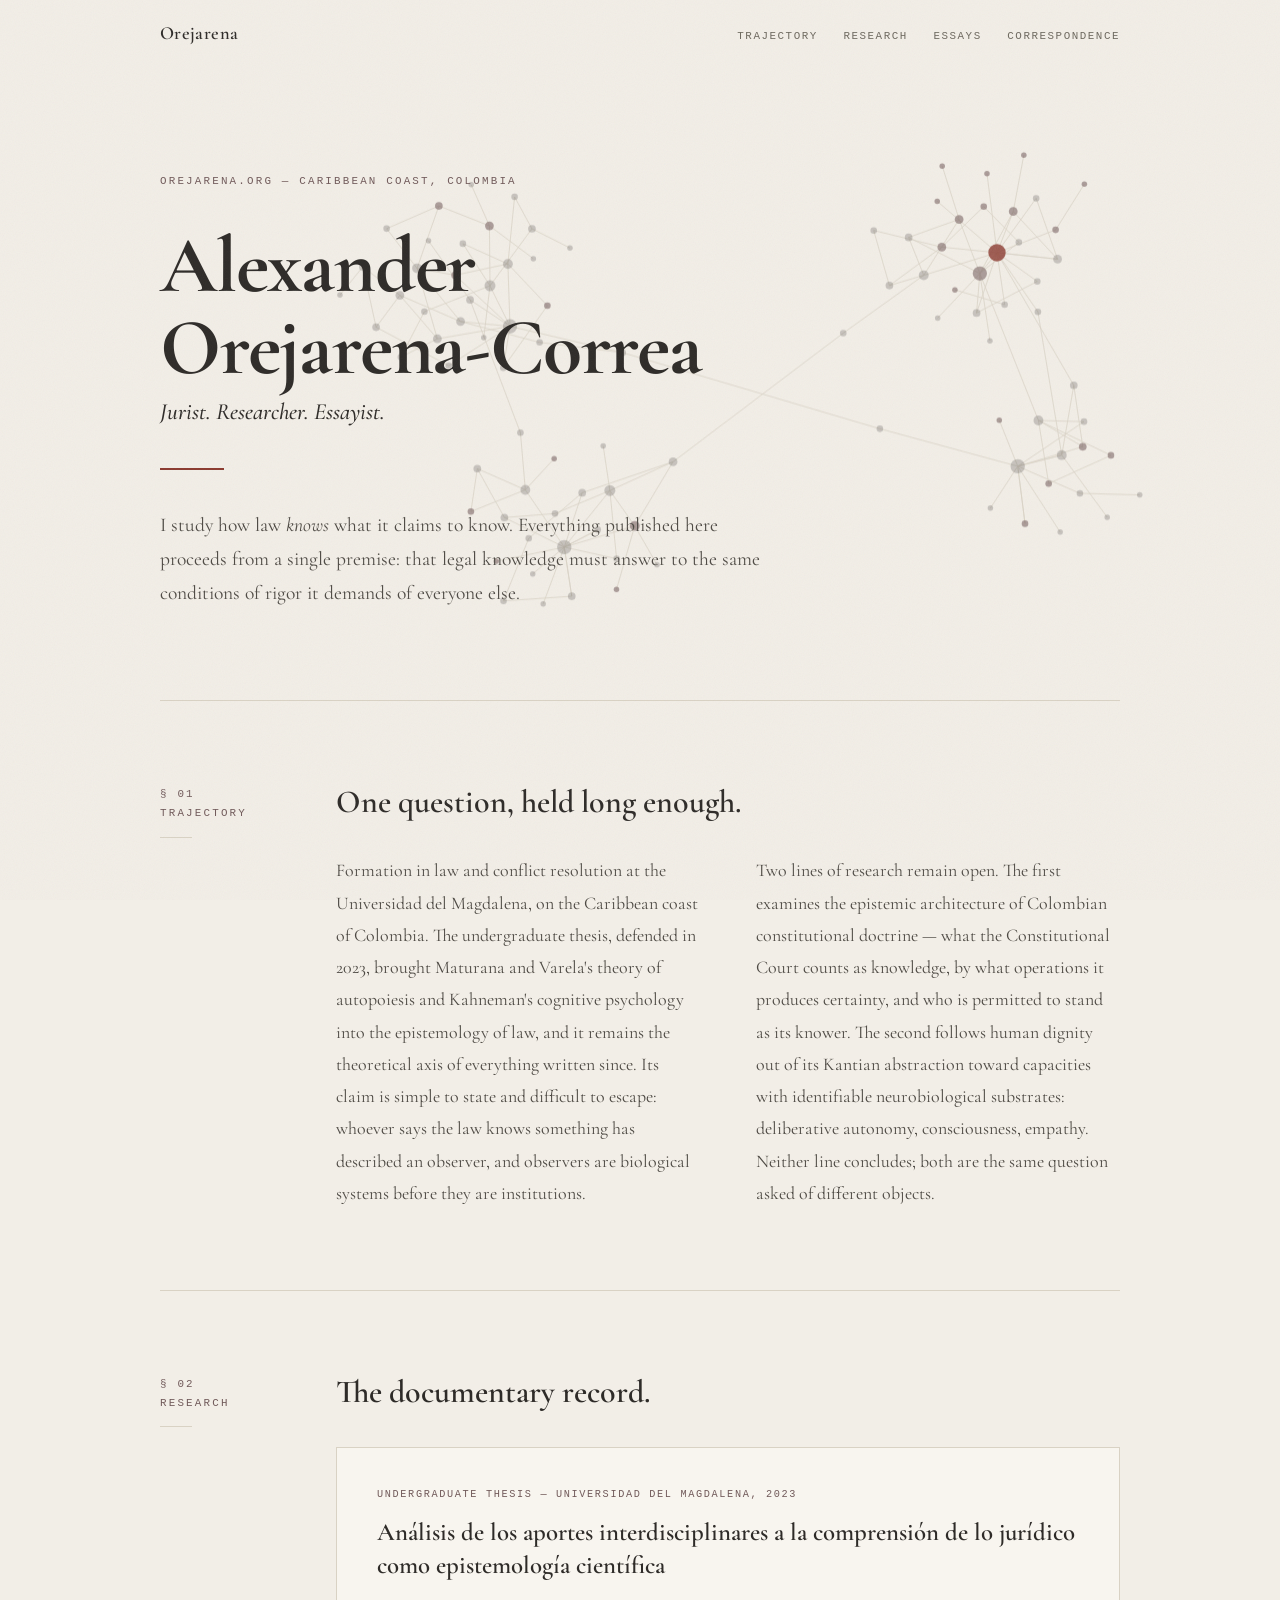
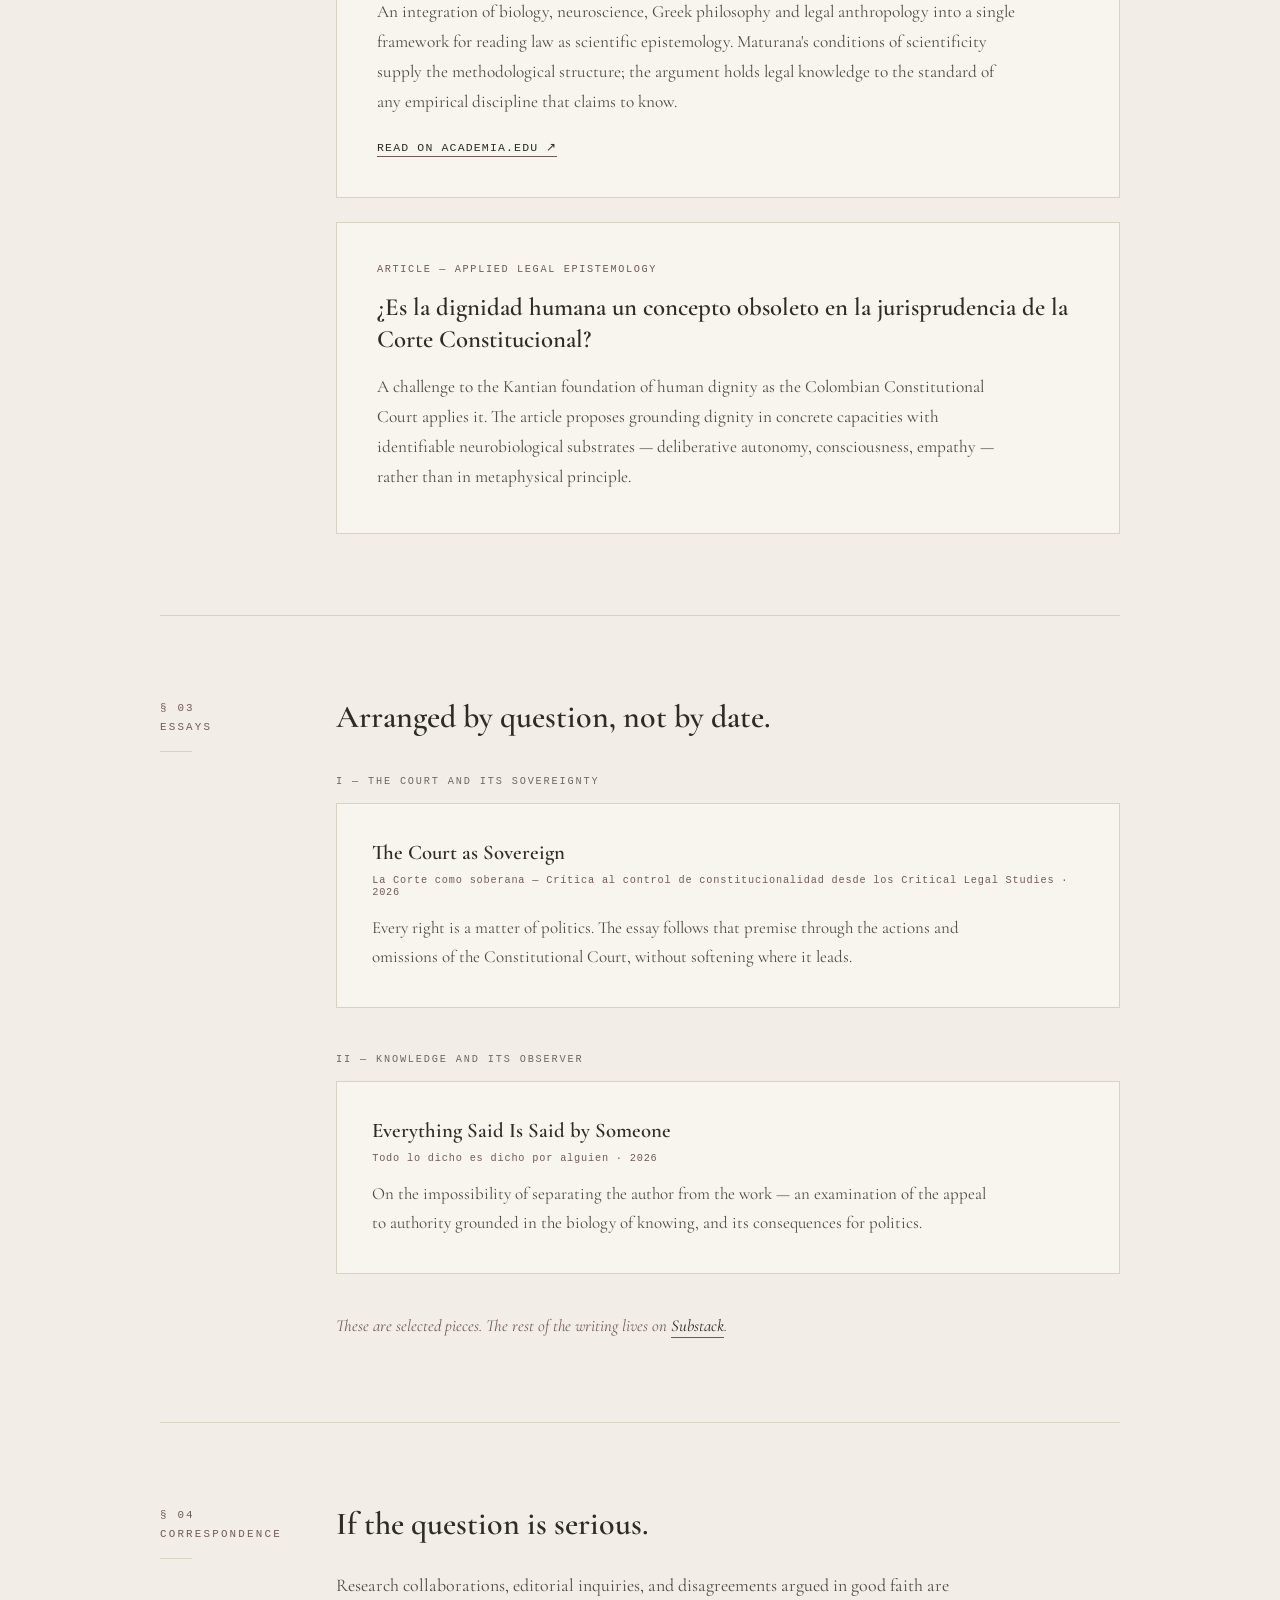
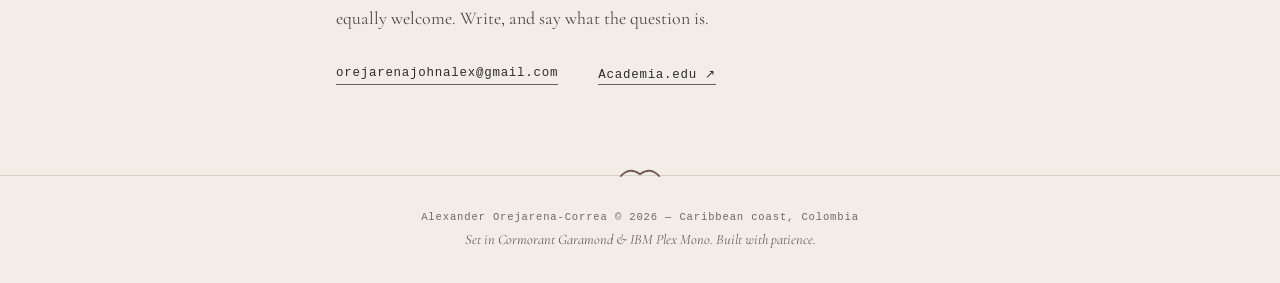
==== commit b1c679a9: "Remove constellation section and adjust numbering Removed the constellation section and updated sect" ====
--- a/index.html
+++ b/index.html
@@ -43,7 +43,6 @@
   <nav class="site-nav" aria-label="Site">
     <a href="#trajectory">Trajectory</a>
     <a href="#research">Research</a>
-    <a href="#constellation">Constellation</a>
     <a href="#essays">Essays</a>
     <a href="#correspondence">Correspondence</a>
   </nav>
@@ -51,12 +50,15 @@
 
 <main id="top" tabindex="-1">
 
-<section class="wrap hero">
-  <p class="hero-kicker">orejarena.org — Caribbean coast, Colombia</p>
-  <h1>Alexander<br>Orejarena-Correa</h1>
-  <p class="hero-subtitle">Jurist. Researcher. Essayist.</p>
-  <div class="hero-rule" aria-hidden="true"></div>
-  <p class="hero-intro">I study how law <em>knows</em> what it claims to know. Everything published here proceeds from a single premise: that legal knowledge must answer to the same conditions of rigor it demands of everyone else.</p>
+<section class="hero">
+  <canvas class="constellation-canvas" aria-hidden="true"></canvas>
+  <div class="wrap hero-content">
+    <p class="hero-kicker">orejarena.org — Caribbean coast, Colombia</p>
+    <h1>Alexander<br>Orejarena-Correa</h1>
+    <p class="hero-subtitle">Jurist. Researcher. Essayist.</p>
+    <div class="hero-rule" aria-hidden="true"></div>
+    <p class="hero-intro">I study how law <em>knows</em> what it claims to know. Everything published here proceeds from a single premise: that legal knowledge must answer to the same conditions of rigor it demands of everyone else.</p>
+  </div>
 </section>
 
 <div class="wrap"><hr class="rule-line"></div>
@@ -102,25 +104,9 @@
 
 <div class="wrap"><hr class="rule-line"></div>
 
-<section id="constellation" class="wrap section">
+<section id="essays" class="wrap section">
   <header class="section-marker">
     <p class="section-no" aria-hidden="true">§ 03</p>
-    <h2>Constellation</h2>
-  </header>
-  <div class="section-body">
-    <p class="lede">The questions, in relation.</p>
-    <figure class="constellation-figure">
-      <canvas class="constellation-canvas" role="img" aria-label="An abstract, interactive constellation: unlabeled points joined by thin lines, arranged by affinity. Decorative."></canvas>
-      <figcaption class="constellation-caption">Unlabeled by design — a map of relations, not an index. Hover to trace a point's neighbors; drag to rearrange them.</figcaption>
-    </figure>
-  </div>
-</section>
-
-<div class="wrap"><hr class="rule-line"></div>
-
-<section id="essays" class="wrap section">
-  <header class="section-marker">
-    <p class="section-no" aria-hidden="true">§ 04</p>
     <h2>Essays</h2>
   </header>
   <div class="section-body">
@@ -156,7 +142,7 @@
 
 <section id="correspondence" class="wrap section section-last">
   <header class="section-marker">
-    <p class="section-no" aria-hidden="true">§ 05</p>
+    <p class="section-no" aria-hidden="true">§ 04</p>
     <h2>Correspondence</h2>
   </header>
   <div class="section-body">
--- a/style.css
+++ b/style.css
@@ -1,18 +1,36 @@
-/* orejarena.org — light (paper) edition.
-   Brand rule: the sienna accent appears only on the hero rule and on hover/focus — nowhere else. */
+/* orejarena.org — the paper edition.
+   Brand rule: the sienna accent appears only on the hero rule and on hover/focus — nowhere else.
+   The dark tokens below are the site's original dark palette, applied automatically
+   when the visitor's system prefers dark. Delete that media block to force light. */
 
 :root {
   --paper: #F2EEE7;
   --paper-raised: #F8F5EF;
   --ink: #2E2B28;
   --ink-soft: #4E4A44;
-  --muted: #7A756B;
-  --warm: #715A5A;
+  --muted: #6E695F;
+  --warm-ink: #715A5A;
+  --warm-line: #715A5A;
   --rule: #D9D2C4;
   --sienna: #8B3A2F;
   --serif: 'Cormorant Garamond', Georgia, serif;
   --mono: 'IBM Plex Mono', monospace;
   --pad-x: clamp(1.25rem, 4vw, 2rem);
+  --grain-opacity: 0.05;
+}
+
+@media (prefers-color-scheme: dark) {
+  :root {
+    --paper: #37353E;
+    --paper-raised: #3D3B45;
+    --ink: #D3DAD9;
+    --ink-soft: #B4BAB9;
+    --muted: #9BA09F;
+    --warm-ink: #AB9494;
+    --warm-line: #715A5A;
+    --rule: #44444E;
+    --grain-opacity: 0.07;
+  }
 }
 
 html {
@@ -23,10 +41,22 @@
   margin: 0;
   background: var(--paper);
   -webkit-font-smoothing: antialiased;
+  text-rendering: optimizeLegibility;
+}
+
+/* Paper grain — the page as physical document */
+body::before {
+  content: '';
+  position: fixed;
+  inset: 0;
+  z-index: 40;
+  pointer-events: none;
+  opacity: var(--grain-opacity);
+  background-image: url("data:image/svg+xml,%3Csvg xmlns='http://www.w3.org/2000/svg' width='256' height='256' viewBox='0 0 256 256'%3E%3Cfilter id='n'%3E%3CfeTurbulence type='fractalNoise' baseFrequency='0.9' numOctaves='4' stitchTiles='stitch'/%3E%3C/filter%3E%3Crect width='100%25' height='100%25' filter='url(%23n)'/%3E%3C/svg%3E");
 }
 
 ::selection {
-  background: var(--warm);
+  background: #715A5A;
   color: var(--paper);
 }
 
@@ -53,7 +83,7 @@
   position: absolute;
   top: -100%;
   left: var(--pad-x);
-  z-index: 10;
+  z-index: 60;
   padding: 0.6rem 1rem;
   background: var(--ink);
   color: var(--paper);
@@ -110,16 +140,41 @@
 /* ── Hero ── */
 
 .hero {
+  position: relative;
+  overflow: hidden;
+}
+
+.hero-content {
+  position: relative;
+  z-index: 1;
   padding-top: clamp(4rem, 12vh, 8rem);
   padding-bottom: clamp(4rem, 10vh, 7rem);
 }
 
+/* Constellation: interactive map living behind the hero.
+   The text sits above it; pointer interaction happens in the open space. */
+.constellation-canvas {
+  position: absolute;
+  inset: 0;
+  width: 100%;
+  height: 100%;
+  display: block;
+  cursor: default;
+  touch-action: pan-y; /* node drag must not trap page scroll on touch */
+  animation: constellation-in 2.2s ease 0.9s both;
+}
+
+@keyframes constellation-in {
+  from { opacity: 0; }
+  to   { opacity: 1; }
+}
+
 .hero-kicker {
   font-family: var(--mono);
   font-size: 0.68rem;
   letter-spacing: 0.2em;
   text-transform: uppercase;
-  color: var(--warm);
+  color: var(--warm-ink);
   margin: 0 0 2.4rem;
   animation: hero-in 0.9s ease both;
 }
@@ -150,7 +205,8 @@
   height: 2px;
   background: var(--sienna);
   margin: 0 0 2.4rem;
-  animation: hero-in 0.9s ease 0.45s both;
+  transform-origin: left;
+  animation: rule-in 1.1s cubic-bezier(0.22, 0.61, 0.36, 1) 0.45s both;
 }
 
 .hero-intro {
@@ -160,41 +216,82 @@
   line-height: 1.75;
   color: var(--ink-soft);
   margin: 0;
+  text-wrap: pretty;
   animation: hero-in 0.9s ease 0.6s both;
 }
 
-/* ── Sections ── */
+/* ── Sections: mobile head, wide-screen marginalia ── */
 
 .section {
   padding-top: clamp(3.5rem, 9vh, 6rem);
   padding-bottom: clamp(3.5rem, 9vh, 6rem);
+  scroll-margin-top: 1.2rem;
 }
 .section-last {
   padding-bottom: clamp(4rem, 10vh, 7rem);
 }
 
-.section-head {
+.section-marker {
   display: flex;
   align-items: center;
-  gap: 1.1rem;
+  gap: 1rem;
   margin: 0 0 1.6rem;
 }
-.section-head h2 {
+.section-no {
   font-family: var(--mono);
   font-size: 0.68rem;
   font-weight: 500;
   letter-spacing: 0.2em;
-  text-transform: uppercase;
-  color: var(--warm);
-  margin: 0;
-}
-.section-head::after {
+  color: var(--warm-ink);
+  margin: 0;
+}
+.section-marker h2 {
+  font-family: var(--mono);
+  font-size: 0.68rem;
+  font-weight: 500;
+  letter-spacing: 0.2em;
+  text-transform: uppercase;
+  color: var(--warm-ink);
+  margin: 0;
+}
+.section-marker::after {
   content: '';
   flex: 1;
   height: 1px;
   background: var(--rule);
 }
 
+@media (min-width: 1080px) {
+  .section {
+    display: grid;
+    grid-template-columns: 8.5rem 1fr;
+    column-gap: 2.5rem;
+  }
+  .section-marker {
+    display: block;
+    position: sticky;
+    top: 2.2rem;
+    align-self: start;
+    margin: 0.35rem 0 0;
+  }
+  .section-no {
+    margin: 0 0 0.45rem;
+  }
+  .section-marker::after {
+    content: '';
+    display: block;
+    flex: none;
+    width: 2rem;
+    height: 1px;
+    margin-top: 1.1rem;
+    background: var(--rule);
+  }
+  .section-body {
+    grid-column: 2;
+    min-width: 0;
+  }
+}
+
 .lede {
   font-family: var(--serif);
   font-size: clamp(1.5rem, 3vw, 2rem);
@@ -203,6 +300,7 @@
   color: var(--ink);
   margin: 0 0 2rem;
   max-width: 680px;
+  text-wrap: balance;
 }
 #research .lede { margin-bottom: 2.2rem; }
 #essays .lede { margin-bottom: 2.4rem; }
@@ -239,7 +337,7 @@
   font-size: 0.64rem;
   letter-spacing: 0.16em;
   text-transform: uppercase;
-  color: var(--warm);
+  color: var(--warm-ink);
   margin: 0 0 1rem;
 }
 
@@ -250,6 +348,7 @@
   line-height: 1.3;
   color: var(--ink);
   margin: 0 0 1rem;
+  text-wrap: pretty;
 }
 
 .doc-abstract {
@@ -270,7 +369,7 @@
   text-transform: uppercase;
   color: var(--ink);
   text-decoration: none;
-  border-bottom: 1px solid var(--warm);
+  border-bottom: 1px solid var(--warm-line);
   padding-bottom: 2px;
 }
 .doc-link:hover,
@@ -322,7 +421,7 @@
   font-family: var(--mono);
   font-size: 0.64rem;
   letter-spacing: 0.08em;
-  color: var(--warm);
+  color: var(--warm-ink);
   margin: 0 0 1rem;
 }
 
@@ -340,14 +439,14 @@
   font-style: italic;
   font-size: 1.05rem;
   line-height: 1.7;
-  color: var(--warm);
+  color: var(--warm-ink);
   margin: 2.4rem 0 0;
   max-width: 620px;
 }
 .substack-note a {
   color: var(--ink);
   text-decoration: none;
-  border-bottom: 1px solid var(--warm);
+  border-bottom: 1px solid var(--warm-line);
   padding-bottom: 1px;
 }
 .substack-note a:hover,
@@ -378,7 +477,7 @@
   letter-spacing: 0.06em;
   color: var(--ink);
   text-decoration: none;
-  border-bottom: 1px solid var(--warm);
+  border-bottom: 1px solid var(--warm-line);
   padding-bottom: 2px;
 }
 .contact-links a:hover,
@@ -387,30 +486,41 @@
   border-bottom-color: var(--sienna);
 }
 
-/* ── Footer & zamuro vigil ── */
+/* ── Shared prose niceties ── */
+
+.trajectory-grid p,
+.doc-abstract,
+.essay-excerpt,
+.contact-prose {
+  font-variant-numeric: oldstyle-nums;
+  text-wrap: pretty;
+}
+
+/* ── Footer & the zamuro vigil, perched on the footer line ── */
 
 .site-footer {
+  position: relative;
   border-top: 1px solid var(--rule);
 }
 
-.vigil {
-  display: flex;
-  justify-content: center;
-  padding: 2.2rem 0 0;
-}
-
 .vigil-mark {
-  color: var(--warm);
+  position: absolute;
+  left: 50%;
+  top: 0;
+  transform: translate(-50%, -26px);
+  pointer-events: none;
   opacity: 0;
-  transition: opacity 2.4s ease;
+  color: var(--warm-line);
+  transition: opacity 2.4s ease, transform 2.4s ease;
 }
 .vigil-mark.visible {
   opacity: 1;
+  transform: translate(-50%, -14px);
 }
 
 .footer-inner {
-  padding-top: 2rem;
-  padding-bottom: 2rem;
+  padding-top: 2.2rem;
+  padding-bottom: 2.2rem;
   text-align: center;
 }
 
@@ -426,15 +536,20 @@
   font-family: var(--serif);
   font-style: italic;
   font-size: 0.9rem;
-  color: var(--warm);
-  margin: 0;
-}
-
-/* ── Motion ── */
+  color: var(--warm-ink);
+  margin: 0;
+}
+
+/* ── Motion: one orchestrated moment on load, then stillness ── */
 
 @keyframes hero-in {
   from { opacity: 0; transform: translateY(14px); }
   to   { opacity: 1; transform: translateY(0); }
+}
+
+@keyframes rule-in {
+  from { opacity: 0; transform: scaleX(0); }
+  to   { opacity: 1; transform: scaleX(1); }
 }
 
 @media (prefers-reduced-motion: reduce) {
@@ -446,3 +561,11 @@
     scroll-behavior: auto;
   }
 }
+
+/* ── Print ── */
+
+@media print {
+  body::before { display: none; }
+  .skip-link, .site-nav { display: none; }
+  .vigil-mark { opacity: 1; }
+}
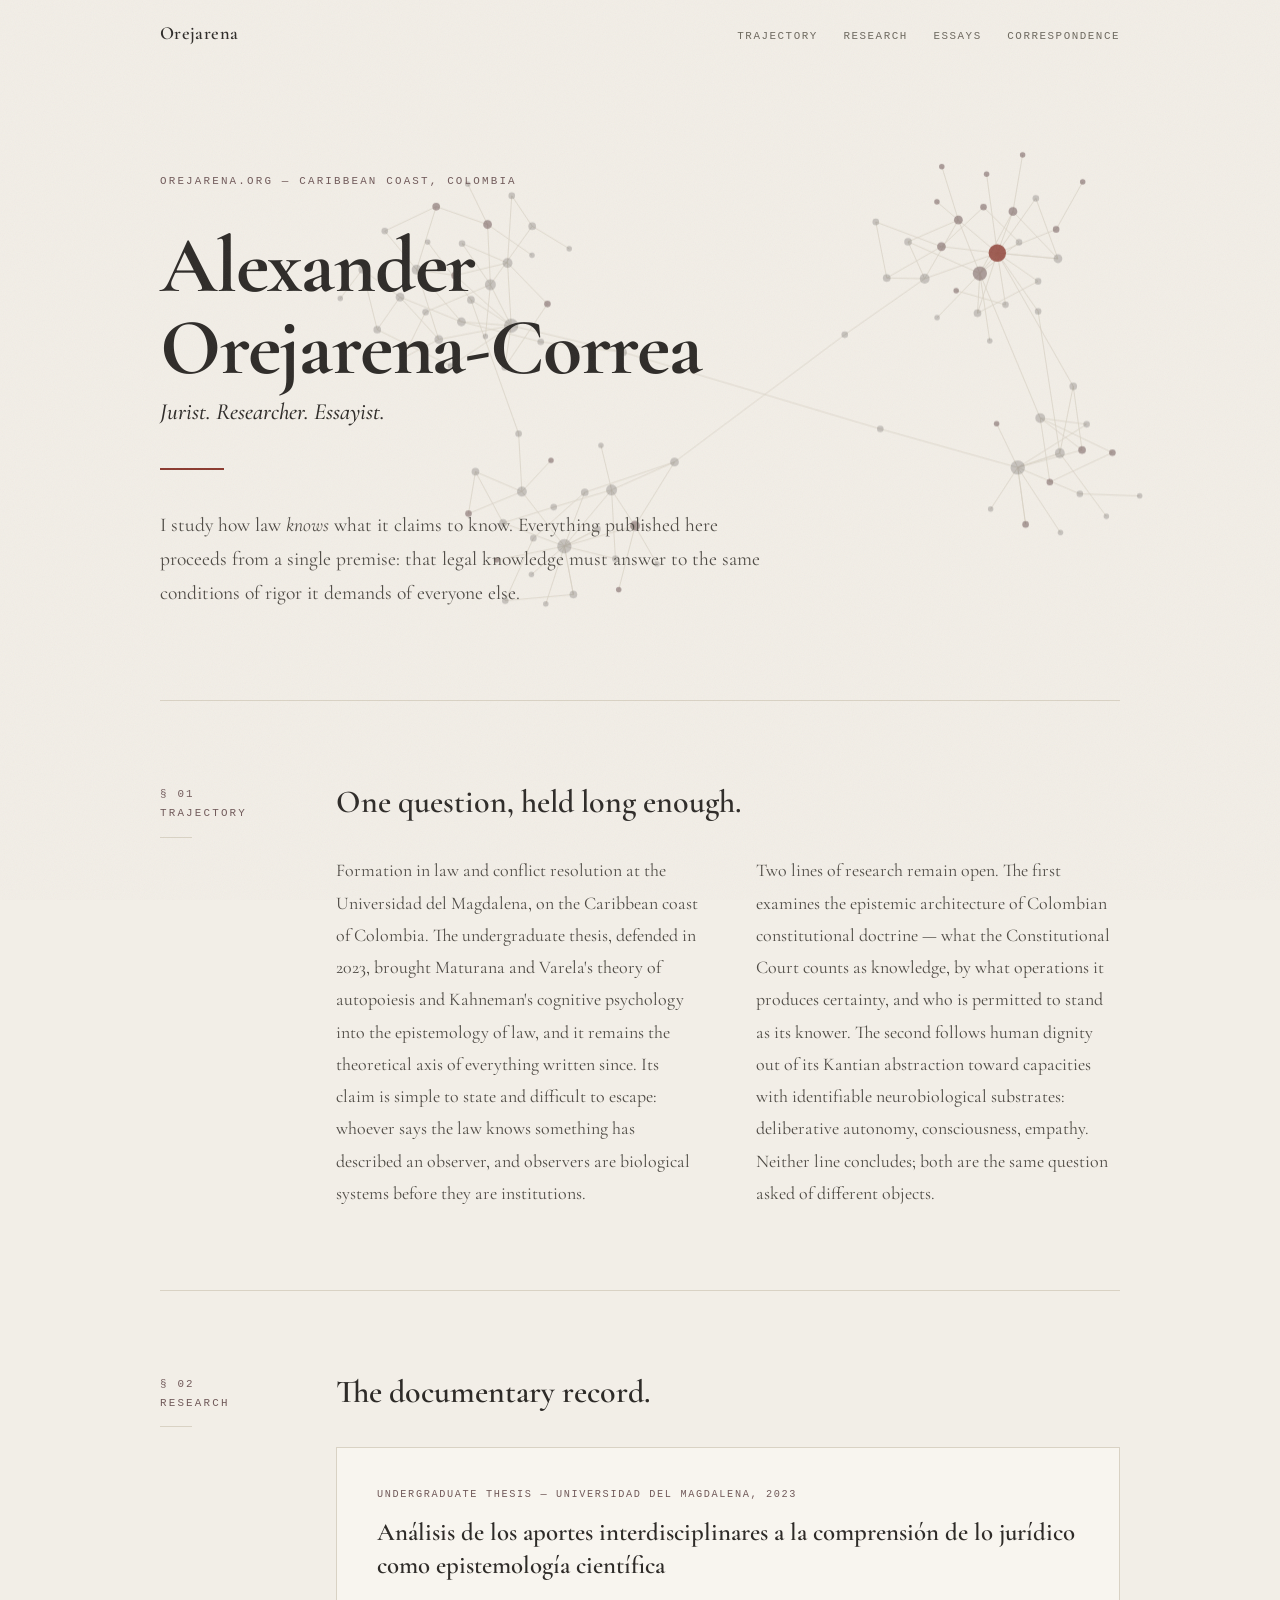
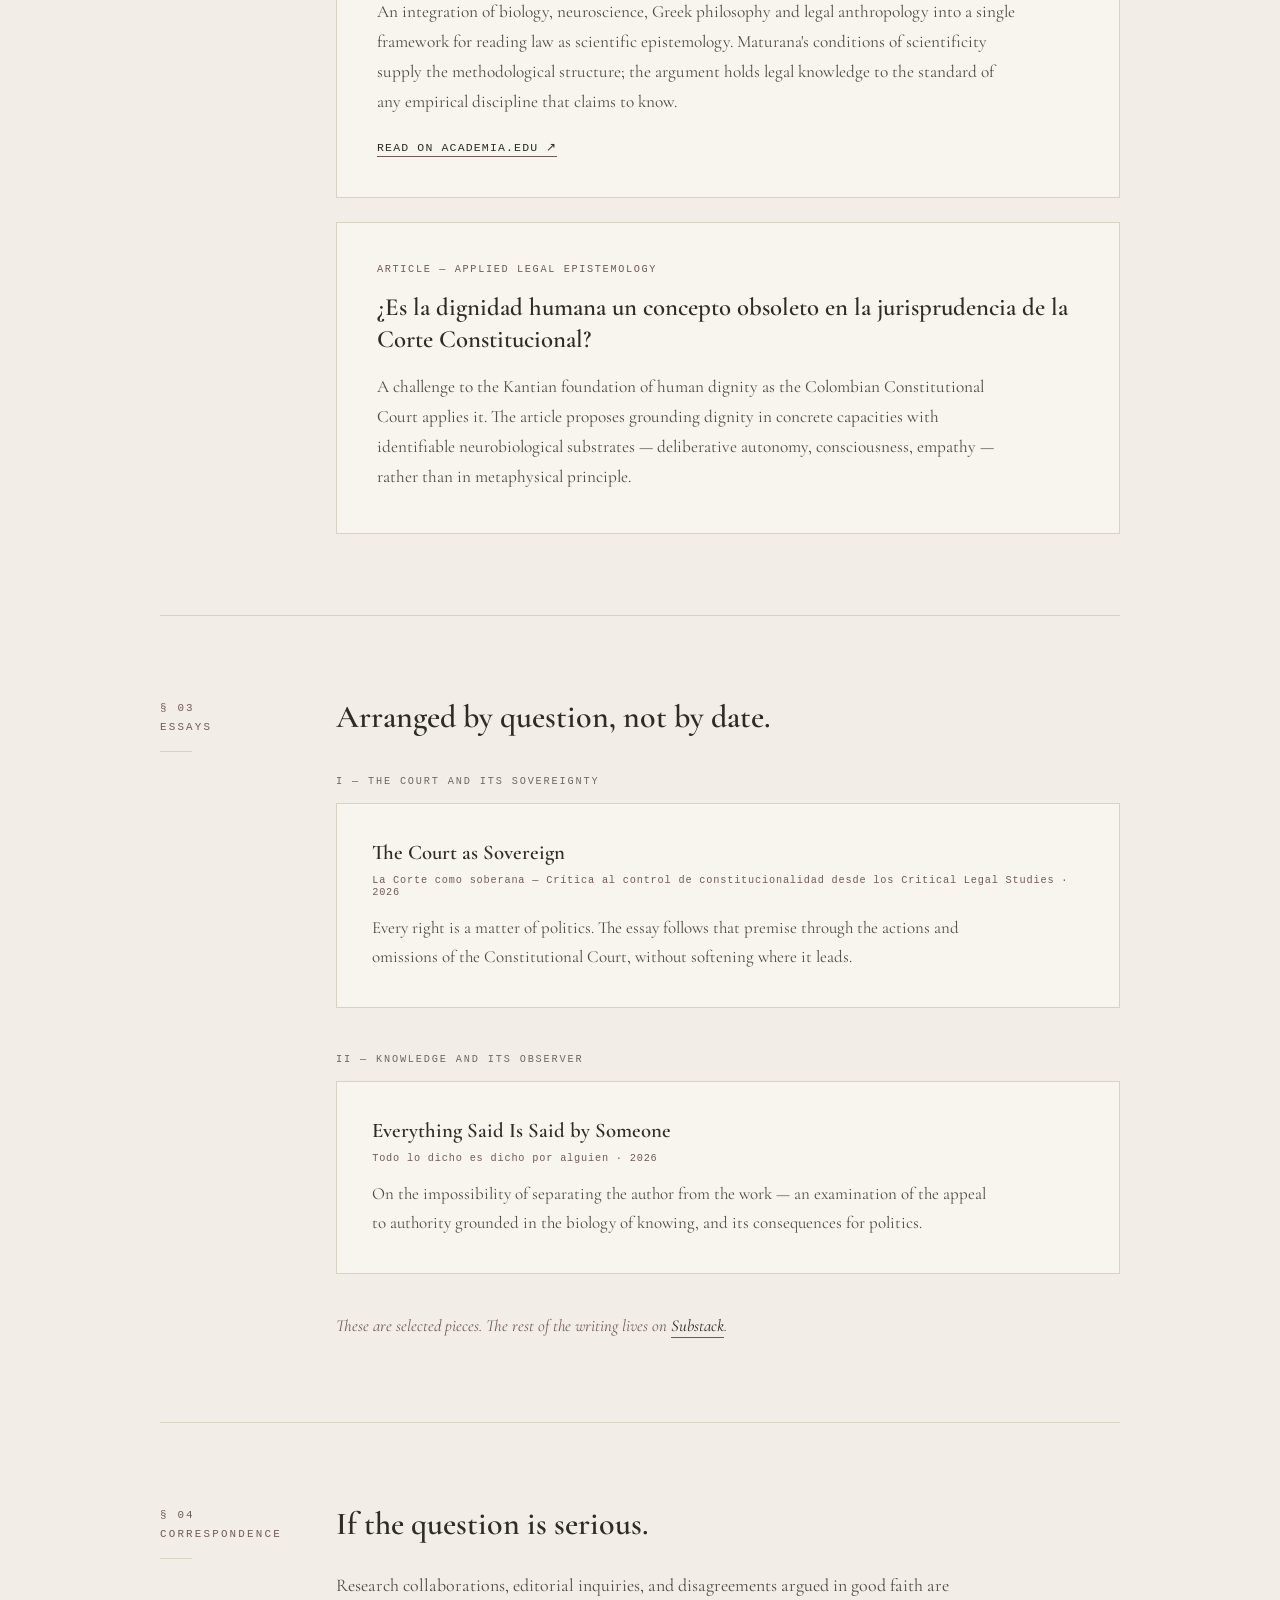
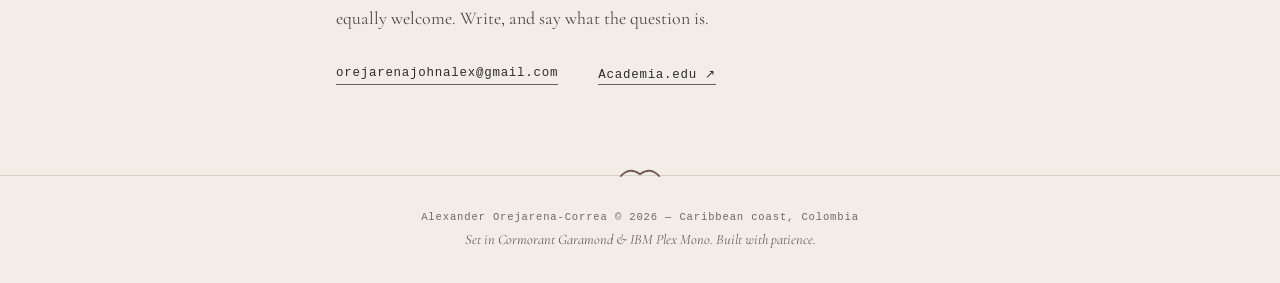
==== commit e455c7eb: "Simplify theme-color meta tag in index.html Updated theme-color meta tag to remove media queries." ====
--- a/index.html
+++ b/index.html
@@ -10,8 +10,7 @@
 <meta property="og:type" content="website">
 <meta property="og:url" content="https://orejarena.org">
 <link rel="canonical" href="https://orejarena.org/">
-<meta name="theme-color" media="(prefers-color-scheme: light)" content="#F2EEE7">
-<meta name="theme-color" media="(prefers-color-scheme: dark)" content="#37353E">
+<meta name="theme-color" content="#F2EEE7">
 <link rel="icon" href="data:image/svg+xml,%3Csvg xmlns='http://www.w3.org/2000/svg' viewBox='0 0 32 32'%3E%3Crect width='32' height='32' rx='7' fill='%23F2EEE7'/%3E%3Cpath d='M1.9 20 Q8.5 12.5 16 18.5 Q23.5 12.5 30.1 20' fill='none' stroke='%232E2B28' stroke-width='2.4' stroke-linecap='round'/%3E%3C/svg%3E">
 <link rel="preconnect" href="https://fonts.googleapis.com">
 <link rel="preconnect" href="https://fonts.gstatic.com" crossorigin>
--- a/style.css
+++ b/style.css
@@ -1,7 +1,5 @@
-/* orejarena.org — the paper edition.
-   Brand rule: the sienna accent appears only on the hero rule and on hover/focus — nowhere else.
-   The dark tokens below are the site's original dark palette, applied automatically
-   when the visitor's system prefers dark. Delete that media block to force light. */
+/* orejarena.org — the paper edition. Always light, by decision.
+   Brand rule: the sienna accent appears only on the hero rule and on hover/focus — nowhere else. */
 
 :root {
   --paper: #F2EEE7;
@@ -19,20 +17,6 @@
   --grain-opacity: 0.05;
 }
 
-@media (prefers-color-scheme: dark) {
-  :root {
-    --paper: #37353E;
-    --paper-raised: #3D3B45;
-    --ink: #D3DAD9;
-    --ink-soft: #B4BAB9;
-    --muted: #9BA09F;
-    --warm-ink: #AB9494;
-    --warm-line: #715A5A;
-    --rule: #44444E;
-    --grain-opacity: 0.07;
-  }
-}
-
 html {
   scroll-behavior: smooth;
 }
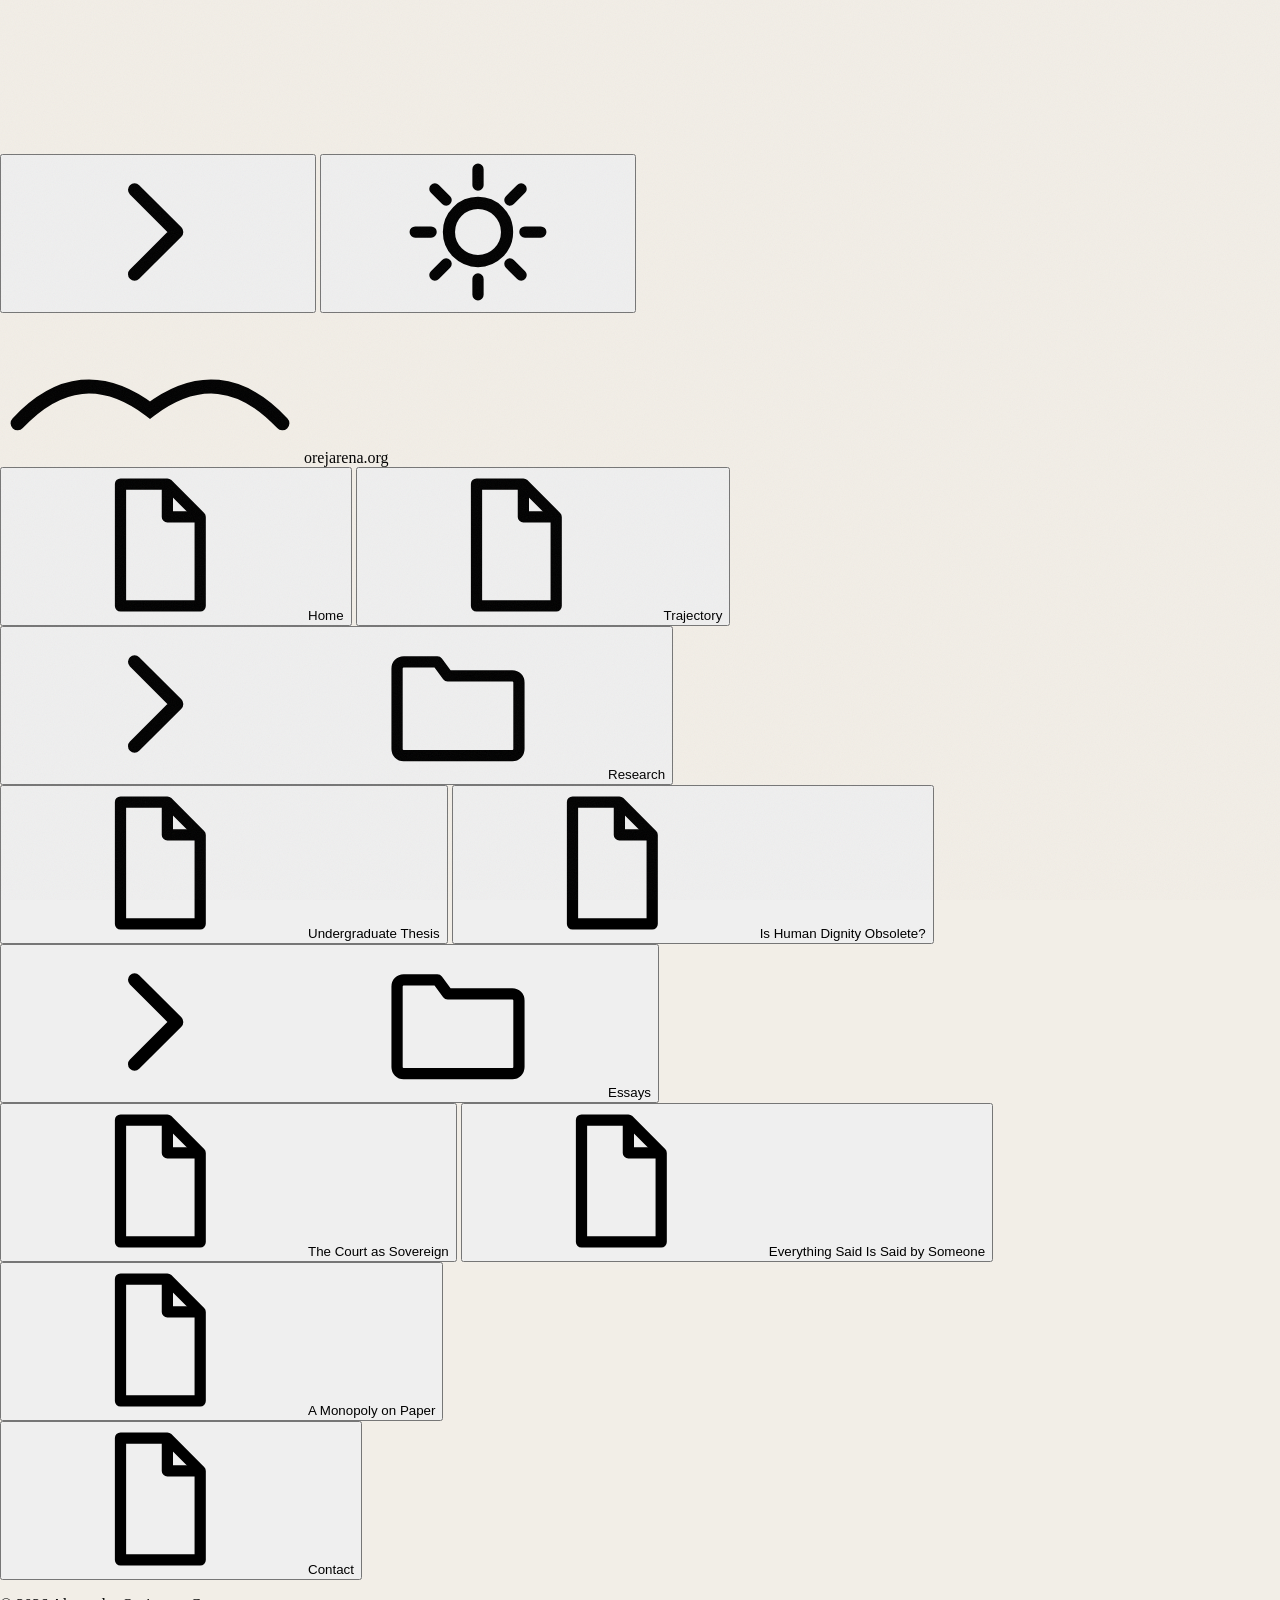
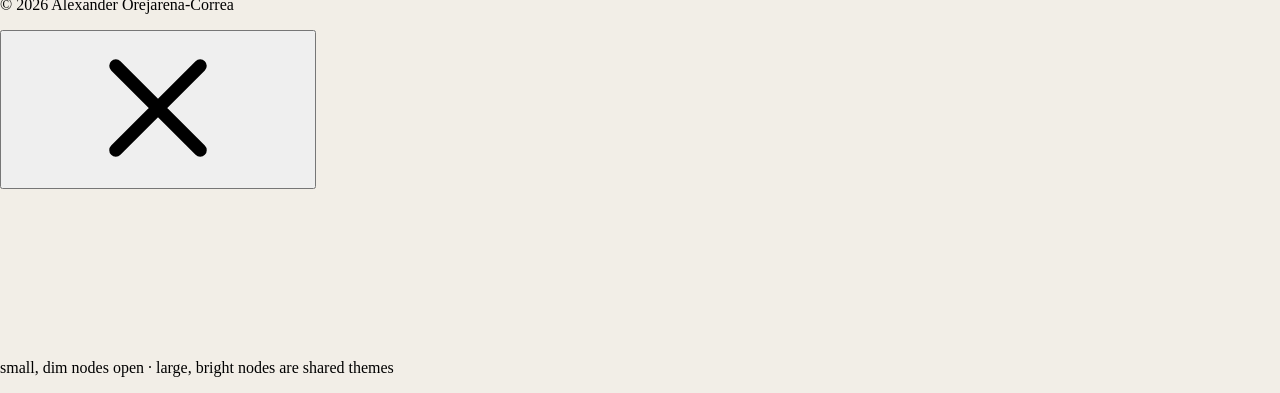
==== commit 4e3f36a8: "Update theme color and navigation structure" ====
--- a/index.html
+++ b/index.html
@@ -10,14 +10,25 @@
 <meta property="og:type" content="website">
 <meta property="og:url" content="https://orejarena.org">
 <link rel="canonical" href="https://orejarena.org/">
-<meta name="theme-color" content="#F2EEE7">
-<link rel="icon" href="data:image/svg+xml,%3Csvg xmlns='http://www.w3.org/2000/svg' viewBox='0 0 32 32'%3E%3Crect width='32' height='32' rx='7' fill='%23F2EEE7'/%3E%3Cpath d='M1.9 20 Q8.5 12.5 16 18.5 Q23.5 12.5 30.1 20' fill='none' stroke='%232E2B28' stroke-width='2.4' stroke-linecap='round'/%3E%3C/svg%3E">
+<meta name="theme-color" content="#1a1a1a" id="themeColorMeta">
+<link rel="icon" href="data:image/svg+xml,%3Csvg xmlns='http://www.w3.org/2000/svg' viewBox='0 0 32 32'%3E%3Crect width='32' height='32' rx='7' fill='%231a1a1a'/%3E%3Cpath d='M1.9 20 Q8.5 12.5 16 18.5 Q23.5 12.5 30.1 20' fill='none' stroke='%23c1503d' stroke-width='2.4' stroke-linecap='round'/%3E%3C/svg%3E">
+<script>
+// Applied before first paint so a stored "light" preference never flashes
+// dark first. Dark stays the default whenever nothing is stored.
+(function () {
+  try {
+    if (localStorage.getItem('orejarena-theme') === 'light') {
+      document.documentElement.setAttribute('data-theme', 'light');
+    }
+  } catch (e) {}
+})();
+</script>
 <link rel="preconnect" href="https://fonts.googleapis.com">
 <link rel="preconnect" href="https://fonts.gstatic.com" crossorigin>
 <link href="https://fonts.googleapis.com/css2?family=Cormorant+Garamond:ital,wght@0,400;0,500;0,600;0,700;1,400;1,500&family=IBM+Plex+Mono:wght@400;500&display=swap" rel="stylesheet">
 <link rel="stylesheet" href="style.css">
 <script src="script.js" defer></script>
-<noscript><style>.vigil-mark { opacity: 1; }</style></noscript>
+<noscript><style>.vault-main::before{content:'Enable JavaScript to navigate this vault.';display:block;padding:2rem;font-family:'IBM Plex Mono',monospace;color:#c1503d;}</style></noscript>
 <script type="application/ld+json">
 {
   "@context": "https://schema.org",
@@ -35,134 +46,169 @@
 </head>
 <body>
 
-<a class="skip-link" href="#top">Skip to content</a>
-
-<header class="wrap site-header">
-  <a class="brand" href="#top">Orejarena</a>
-  <nav class="site-nav" aria-label="Site">
-    <a href="#trajectory">Trajectory</a>
-    <a href="#research">Research</a>
-    <a href="#essays">Essays</a>
-    <a href="#correspondence">Correspondence</a>
-  </nav>
-</header>
-
-<main id="top" tabindex="-1">
-
-<section class="hero">
-  <canvas class="constellation-canvas" aria-hidden="true"></canvas>
-  <div class="wrap hero-content">
-    <p class="hero-kicker">orejarena.org — Caribbean coast, Colombia</p>
-    <h1>Alexander<br>Orejarena-Correa</h1>
-    <p class="hero-subtitle">Jurist. Researcher. Essayist.</p>
-    <div class="hero-rule" aria-hidden="true"></div>
-    <p class="hero-intro">I study how law <em>knows</em> what it claims to know. Everything published here proceeds from a single premise: that legal knowledge must answer to the same conditions of rigor it demands of everyone else.</p>
+<a class="skip-link" href="#vault-main">Skip to content</a>
+
+<svg class="icon-defs" aria-hidden="true" focusable="false">
+  <symbol id="icon-file" viewBox="0 0 16 16">
+    <path d="M4 1.5h5L12.5 5v9.5H4V1.5Z" fill="none" stroke="currentColor" stroke-width="1.2" stroke-linejoin="round"/>
+    <path d="M9 1.5V5h3.5" fill="none" stroke="currentColor" stroke-width="1.2" stroke-linejoin="round"/>
+  </symbol>
+  <symbol id="icon-folder" viewBox="0 0 16 16">
+    <path d="M1.5 4.2c0-.4.3-.7.7-.7h3.6l1.1 1.5h6.9c.4 0 .7.3.7.7v7.1c0 .4-.3.7-.7.7H2.2c-.4 0-.7-.3-.7-.7V4.2Z" fill="none" stroke="currentColor" stroke-width="1.2" stroke-linejoin="round"/>
+  </symbol>
+  <symbol id="icon-chevron" viewBox="0 0 16 16">
+    <path d="M5.5 3.5 10 8l-4.5 4.5" fill="none" stroke="currentColor" stroke-width="1.4" stroke-linecap="round" stroke-linejoin="round"/>
+  </symbol>
+  <symbol id="icon-mark" viewBox="0 0 34 14">
+    <path d="M2 11 Q 9 3.5 17 9.5 Q 25 3.5 32 11" fill="none" stroke="currentColor" stroke-width="1.6" stroke-linecap="round"/>
+  </symbol>
+  <symbol id="icon-close" viewBox="0 0 16 16">
+    <path d="M3.5 3.5 12.5 12.5M12.5 3.5 3.5 12.5" fill="none" stroke="currentColor" stroke-width="1.4" stroke-linecap="round"/>
+  </symbol>
+  <symbol id="icon-sun" viewBox="0 0 16 16">
+    <circle cx="8" cy="8" r="3.1" fill="none" stroke="currentColor" stroke-width="1.3"/>
+    <path d="M8 1.3v1.7M8 13v1.7M1.3 8h1.7M13 8h1.7M3.4 3.4l1.2 1.2M11.4 11.4l1.2 1.2M12.6 3.4l-1.2 1.2M4.6 11.4l-1.2 1.2" stroke="currentColor" stroke-width="1.2" stroke-linecap="round"/>
+  </symbol>
+  <symbol id="icon-moon" viewBox="0 0 16 16">
+    <path d="M13.3 10A5.6 5.6 0 1 1 6 2.7a4.6 4.6 0 0 0 7.3 7.3Z" fill="none" stroke="currentColor" stroke-width="1.2" stroke-linejoin="round"/>
+  </symbol>
+</svg>
+
+<div class="vault sidebar-open" id="vault">
+
+  <button class="sidebar-toggle" id="sidebarToggle" aria-label="Toggle file explorer" aria-expanded="true" aria-controls="vaultSidebar">
+    <svg class="icon" aria-hidden="true"><use href="#icon-chevron"/></svg>
+  </button>
+
+  <button class="theme-toggle" id="themeToggle" type="button" aria-label="Switch to light mode">
+    <svg class="icon" aria-hidden="true"><use id="themeIconUse" href="#icon-sun"/></svg>
+  </button>
+
+  <aside class="vault-sidebar" id="vaultSidebar">
+    <div class="vault-header">
+      <svg class="icon vault-icon" aria-hidden="true"><use href="#icon-mark"/></svg>
+      <span class="vault-name">orejarena.org</span>
+    </div>
+
+    <nav class="file-tree" aria-label="Vault files">
+      <button class="tree-file" data-note="inicio" type="button">
+        <svg class="icon" aria-hidden="true"><use href="#icon-file"/></svg><span class="tree-label">Home</span>
+      </button>
+      <button class="tree-file" data-note="trayectoria" type="button">
+        <svg class="icon" aria-hidden="true"><use href="#icon-file"/></svg><span class="tree-label">Trajectory</span>
+      </button>
+
+      <div class="tree-folder">
+        <button class="tree-folder-toggle" type="button" aria-expanded="true">
+          <svg class="icon tree-caret" aria-hidden="true"><use href="#icon-chevron"/></svg><svg class="icon" aria-hidden="true"><use href="#icon-folder"/></svg><span class="tree-label">Research</span>
+        </button>
+        <div class="tree-folder-children">
+          <button class="tree-file" data-note="analisis" type="button">
+            <svg class="icon" aria-hidden="true"><use href="#icon-file"/></svg><span class="tree-label">Undergraduate Thesis</span>
+          </button>
+          <button class="tree-file" data-note="dignidad" type="button">
+            <svg class="icon" aria-hidden="true"><use href="#icon-file"/></svg><span class="tree-label">Is Human Dignity Obsolete?</span>
+          </button>
+        </div>
+      </div>
+
+      <div class="tree-folder">
+        <button class="tree-folder-toggle" type="button" aria-expanded="true">
+          <svg class="icon tree-caret" aria-hidden="true"><use href="#icon-chevron"/></svg><svg class="icon" aria-hidden="true"><use href="#icon-folder"/></svg><span class="tree-label">Essays</span>
+        </button>
+        <div class="tree-folder-children">
+          <button class="tree-file" data-note="corte-soberana" type="button">
+            <svg class="icon" aria-hidden="true"><use href="#icon-file"/></svg><span class="tree-label">The Court as Sovereign</span>
+          </button>
+          <button class="tree-file" data-note="todo-lo-dicho" type="button">
+            <svg class="icon" aria-hidden="true"><use href="#icon-file"/></svg><span class="tree-label">Everything Said Is Said by Someone</span>
+          </button>
+          <button class="tree-file" data-note="monopolio-papel" type="button">
+            <svg class="icon" aria-hidden="true"><use href="#icon-file"/></svg><span class="tree-label">A Monopoly on Paper</span>
+          </button>
+        </div>
+      </div>
+
+      <button class="tree-file" data-note="contacto" type="button">
+        <svg class="icon" aria-hidden="true"><use href="#icon-file"/></svg><span class="tree-label">Contact</span>
+      </button>
+    </nav>
+
+    <div class="vault-footer">
+      <svg class="icon vigil-mark" aria-hidden="true"><use href="#icon-mark"/></svg>
+      <p>© 2026 Alexander Orejarena-Correa</p>
+    </div>
+  </aside>
+
+  <main class="vault-main" id="vault-main">
+    <div class="workspace" id="workspace">
+
+      <div class="content-panel" id="contentPanel">
+        <div class="note-header" id="noteHeader">
+          <p class="note-breadcrumb" id="noteBreadcrumb"></p>
+          <button class="note-close" id="noteClose" type="button" aria-label="Close">
+            <svg class="icon" aria-hidden="true"><use href="#icon-close"/></svg>
+          </button>
+        </div>
+        <div class="pane-container" id="paneContainer"></div>
+      </div>
+
+      <div class="graph-panel" id="graphPanel">
+        <canvas class="graph-canvas" id="graphCanvas"></canvas>
+        <p class="graph-hint">small, dim nodes open · large, bright nodes are shared themes</p>
+      </div>
+
+    </div>
+  </main>
+
+</div>
+
+<template id="note-inicio">
+  <p class="note-lede">I study how law <em>knows</em> what it claims to know.</p>
+  <p>Everything published here proceeds from a single premise: that legal knowledge must answer to the same conditions of rigor it demands of everyone else.</p>
+</template>
+
+<template id="note-trayectoria">
+  <p class="note-lede">One question, held long enough.</p>
+  <p>Formation in law and conflict resolution at the Universidad del Magdalena, on the Caribbean coast of Colombia. The undergraduate thesis, defended in 2023, brought Maturana and Varela's theory of autopoiesis and Kahneman's cognitive psychology into the epistemology of law, and it remains the theoretical axis of everything written since. Its claim is simple to state and difficult to escape: whoever says the law knows something has described an observer, and observers are biological systems before they are institutions.</p>
+  <p>Two lines of research remain open. The first examines the epistemic architecture of Colombian constitutional doctrine — what the Constitutional Court counts as knowledge, by what operations it produces certainty, and who is permitted to stand as its knower. The second follows human dignity out of its Kantian abstraction toward capacities with identifiable neurobiological substrates: deliberative autonomy, consciousness, empathy. Neither line concludes; both are the same question asked of different objects.</p>
+</template>
+
+<template id="note-analisis">
+  <p>An integration of biology, neuroscience, Greek philosophy and legal anthropology into a single framework for reading law as scientific epistemology. Maturana's conditions of scientificity supply the methodological structure; the argument holds legal knowledge to the standard of any empirical discipline that claims to know.</p>
+  <a class="doc-link" href="https://www.academia.edu/120466930/" target="_blank" rel="noopener">Read on Academia.edu ↗</a>
+</template>
+
+<template id="note-dignidad">
+  <p>A challenge to the Kantian foundation of human dignity as the Colombian Constitutional Court applies it. The article proposes grounding dignity in concrete capacities with identifiable neurobiological substrates — deliberative autonomy, consciousness, empathy — rather than in metaphysical principle.</p>
+</template>
+
+<template id="note-corte-soberana">
+  <p class="note-lede">Every right is a matter of politics.</p>
+  <p>Reading Colombia's 2025 crisis — an emergency decree suspended by the Court, a pension reform struck down on procedural grounds — through Critical Legal Studies (Duncan Kennedy, Jeremy Waldron, Roberto Unger, Roberto Gargarella, Mark Tushnet), the essay traces how the Constitutional Court's doctrine of "substitution" and its states of unconstitutional affairs function as undeclared constituent power, and asks whether judicial review protects rights or simply replaces popular deliberation with the interpretation of an unelected legal elite.</p>
+  <p class="substack-note">These are selected pieces. The rest of the writing lives on <a href="https://substack.com/@orejarena" target="_blank" rel="me noopener">Substack</a>.</p>
+</template>
+
+<template id="note-todo-lo-dicho">
+  <p class="note-lede">On the impossibility of separating the author from the work.</p>
+  <p>Starting from Maturana and Varela's biology of cognition — "everything said is said by someone" — the essay argues that the demand to separate author from work is an epistemological fiction, and reads cases from Heidegger's Nazi rectorship to Alice Munro's silence about her husband's abuse to show that an author's blind spots are inscribed in the work itself, as the shape of what could not be said.</p>
+  <p class="substack-note">These are selected pieces. The rest of the writing lives on <a href="https://substack.com/@orejarena" target="_blank" rel="me noopener">Substack</a>.</p>
+</template>
+
+<template id="note-monopolio-papel">
+  <p class="note-lede">The history of law we were taught is the guild's autobiography, not the history of law.</p>
+  <p>Drawing on Thomas Duve's category of normative knowledge, the essay follows ordering practices that never needed the state's permission — from Wayuu palabreros to Salamanca's theologians to Colombia's armed and informal economies — and reads the 1991 Constitution's recognition of indigenous jurisdiction not as a concession but as a confession: the monopoly never existed.</p>
+  <p class="substack-note">These are selected pieces. The rest of the writing lives on <a href="https://substack.com/@orejarena" target="_blank" rel="me noopener">Substack</a>.</p>
+</template>
+
+<template id="note-contacto">
+  <p class="note-lede">If the question is serious.</p>
+  <p>Research collaborations, editorial inquiries, and disagreements argued in good faith are equally welcome. Write, and say what the question is.</p>
+  <div class="contact-links">
+    <a href="mailto:orejarenajohnalex@gmail.com">orejarenajohnalex@gmail.com</a>
+    <a href="https://www.academia.edu/120466930/" target="_blank" rel="me noopener">Academia.edu ↗</a>
   </div>
-</section>
-
-<div class="wrap"><hr class="rule-line"></div>
-
-<section id="trajectory" class="wrap section">
-  <header class="section-marker">
-    <p class="section-no" aria-hidden="true">§ 01</p>
-    <h2>Trajectory</h2>
-  </header>
-  <div class="section-body">
-    <p class="lede">One question, held long enough.</p>
-    <div class="trajectory-grid">
-      <p>Formation in law and conflict resolution at the Universidad del Magdalena, on the Caribbean coast of Colombia. The undergraduate thesis, defended in 2023, brought Maturana and Varela's theory of autopoiesis and Kahneman's cognitive psychology into the epistemology of law, and it remains the theoretical axis of everything written since. Its claim is simple to state and difficult to escape: whoever says the law knows something has described an observer, and observers are biological systems before they are institutions.</p>
-      <p>Two lines of research remain open. The first examines the epistemic architecture of Colombian constitutional doctrine — what the Constitutional Court counts as knowledge, by what operations it produces certainty, and who is permitted to stand as its knower. The second follows human dignity out of its Kantian abstraction toward capacities with identifiable neurobiological substrates: deliberative autonomy, consciousness, empathy. Neither line concludes; both are the same question asked of different objects.</p>
-    </div>
-  </div>
-</section>
-
-<div class="wrap"><hr class="rule-line"></div>
-
-<section id="research" class="wrap section">
-  <header class="section-marker">
-    <p class="section-no" aria-hidden="true">§ 02</p>
-    <h2>Research</h2>
-  </header>
-  <div class="section-body">
-    <p class="lede">The documentary record.</p>
-
-    <article class="doc-card">
-      <p class="doc-kicker">Undergraduate thesis — Universidad del Magdalena, 2023</p>
-      <h3 class="doc-title" lang="es">Análisis de los aportes interdisciplinares a la comprensión de lo jurídico como epistemología científica</h3>
-      <p class="doc-abstract">An integration of biology, neuroscience, Greek philosophy and legal anthropology into a single framework for reading law as scientific epistemology. Maturana's conditions of scientificity supply the methodological structure; the argument holds legal knowledge to the standard of any empirical discipline that claims to know.</p>
-      <a class="doc-link" href="https://www.academia.edu/120466930/" target="_blank" rel="noopener">Read on Academia.edu ↗</a>
-    </article>
-
-    <article class="doc-card">
-      <p class="doc-kicker">Article — applied legal epistemology</p>
-      <h3 class="doc-title" lang="es">¿Es la dignidad humana un concepto obsoleto en la jurisprudencia de la Corte Constitucional?</h3>
-      <p class="doc-abstract">A challenge to the Kantian foundation of human dignity as the Colombian Constitutional Court applies it. The article proposes grounding dignity in concrete capacities with identifiable neurobiological substrates — deliberative autonomy, consciousness, empathy — rather than in metaphysical principle.</p>
-    </article>
-  </div>
-</section>
-
-<div class="wrap"><hr class="rule-line"></div>
-
-<section id="essays" class="wrap section">
-  <header class="section-marker">
-    <p class="section-no" aria-hidden="true">§ 03</p>
-    <h2>Essays</h2>
-  </header>
-  <div class="section-body">
-    <p class="lede">Arranged by question, not by date.</p>
-
-    <div class="essay-groups">
-
-      <div class="essay-group">
-        <p class="essay-axis">I — The Court and its sovereignty</p>
-        <a class="essay-card" href="essays/la-corte-como-soberana.html">
-          <h3>The Court as Sovereign</h3>
-          <p class="essay-meta" lang="es">La Corte como soberana — Crítica al control de constitucionalidad desde los Critical Legal Studies · 2026</p>
-          <p class="essay-excerpt">Every right is a matter of politics. The essay follows that premise through the actions and omissions of the Constitutional Court, without softening where it leads.</p>
-        </a>
-      </div>
-
-      <div class="essay-group">
-        <p class="essay-axis">II — Knowledge and its observer</p>
-        <a class="essay-card" href="essays/todo-lo-dicho-es-dicho-por-alguien.html">
-          <h3>Everything Said Is Said by Someone</h3>
-          <p class="essay-meta" lang="es">Todo lo dicho es dicho por alguien · 2026</p>
-          <p class="essay-excerpt">On the impossibility of separating the author from the work — an examination of the appeal to authority grounded in the biology of knowing, and its consequences for politics.</p>
-        </a>
-      </div>
-
-    </div>
-
-    <p class="substack-note">These are selected pieces. The rest of the writing lives on <a href="https://substack.com/@orejarena" target="_blank" rel="me noopener">Substack</a>.</p>
-  </div>
-</section>
-
-<div class="wrap"><hr class="rule-line"></div>
-
-<section id="correspondence" class="wrap section section-last">
-  <header class="section-marker">
-    <p class="section-no" aria-hidden="true">§ 04</p>
-    <h2>Correspondence</h2>
-  </header>
-  <div class="section-body">
-    <p class="lede">If the question is serious.</p>
-    <p class="contact-prose">Research collaborations, editorial inquiries, and disagreements argued in good faith are equally welcome. Write, and say what the question is.</p>
-    <div class="contact-links">
-      <a href="mailto:orejarenajohnalex@gmail.com">orejarenajohnalex@gmail.com</a>
-      <a href="https://www.academia.edu/120466930/" target="_blank" rel="me noopener">Academia.edu ↗</a>
-    </div>
-  </div>
-</section>
-
-</main>
-
-<footer id="site-footer" class="site-footer">
-  <svg class="vigil-mark" width="44" height="18" viewBox="0 0 34 14" aria-hidden="true"><path d="M2 11 Q 9 3.5 17 9.5 Q 25 3.5 32 11" fill="none" stroke="currentColor" stroke-width="1.4" stroke-linecap="round"/></svg>
-  <div class="wrap footer-inner">
-    <p class="footer-line">Alexander Orejarena-Correa © 2026 — Caribbean coast, Colombia</p>
-    <p class="footer-colophon">Set in Cormorant Garamond &amp; IBM Plex Mono. Built with patience.</p>
-  </div>
-</footer>
+</template>
 
 </body>
 </html>
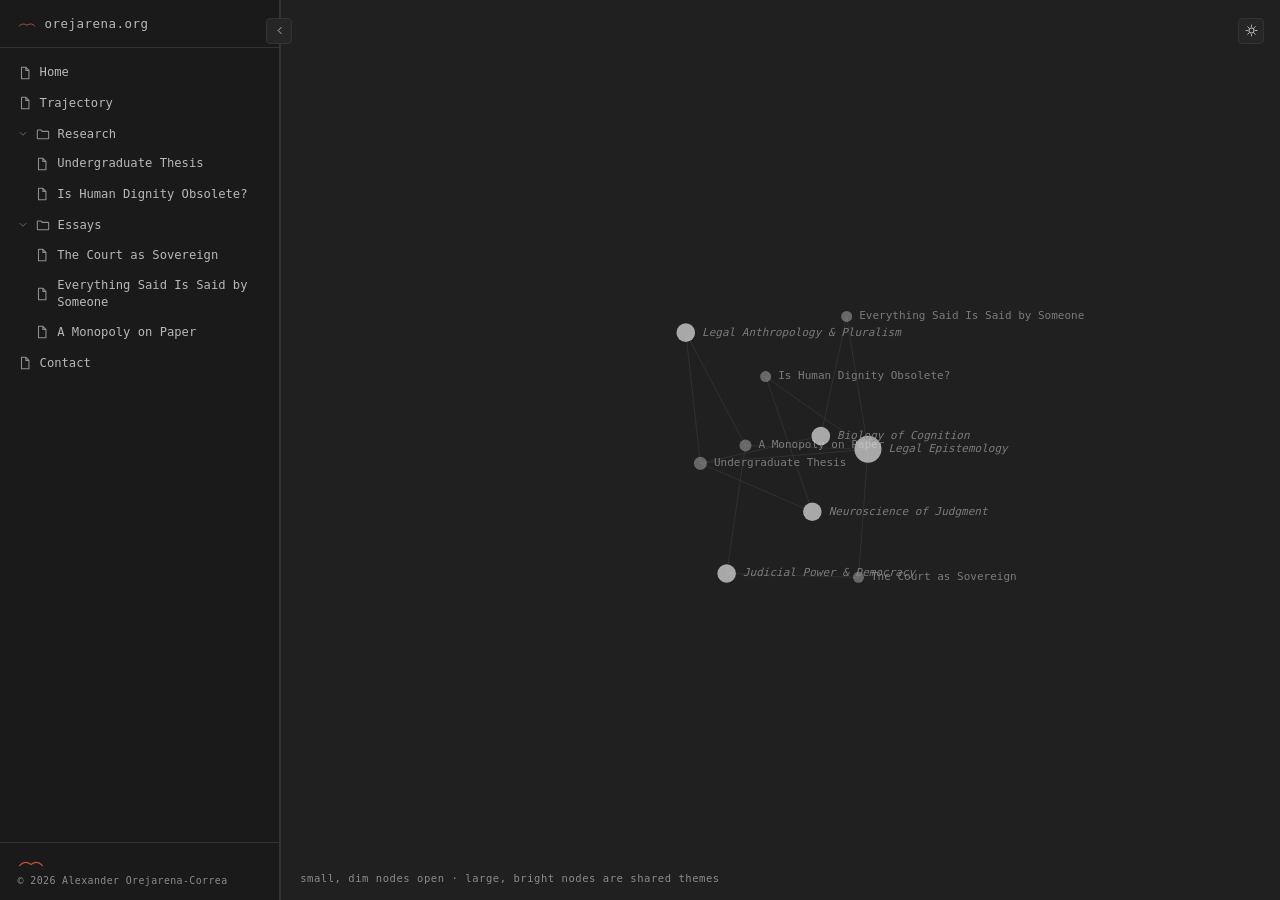
==== commit 949e5e47: "Update note-dignidad template with article link Added a link to an article on human dignity in the n" ====
--- a/index.html
+++ b/index.html
@@ -181,6 +181,7 @@
 
 <template id="note-dignidad">
   <p>A challenge to the Kantian foundation of human dignity as the Colombian Constitutional Court applies it. The article proposes grounding dignity in concrete capacities with identifiable neurobiological substrates — deliberative autonomy, consciousness, empathy — rather than in metaphysical principle.</p>
+  <a class="doc-link" href="https://www.academia.edu/120466930/Análisis_de_los_aportes_interdisciplinares_a_la_comprensión_de_lo_jurídico_como_epistemología_científica" target="_blank" rel="noopener">Read on Academia.edu ↗</a>
 </template>
 
 <template id="note-corte-soberana">
--- a/style.css
+++ b/style.css
@@ -1,539 +1,524 @@
-/* orejarena.org — the paper edition. Always light, by decision.
-   Brand rule: the sienna accent appears only on the hero rule and on hover/focus — nowhere else. */
+/* orejarena.org — vault edition. Dark by default, sober, Obsidian/Gitsidian-
+   inspired; a light theme is one click away via the sun/moon toggle. */
 
 :root {
-  --paper: #F2EEE7;
-  --paper-raised: #F8F5EF;
-  --ink: #2E2B28;
-  --ink-soft: #4E4A44;
-  --muted: #6E695F;
-  --warm-ink: #715A5A;
-  --warm-line: #715A5A;
-  --rule: #D9D2C4;
-  --sienna: #8B3A2F;
+  --bg-sidebar: #1a1a1a;
+  --bg-main: #202020;
+  --bg-elevated: #262626;
+  --bg-hover: #2c2c2c;
+  --text: #dcddde;
+  --text-soft: #b7b8ba;
+  --muted: #8b8b8b;
+  --border: #333333;
+  --sienna: #c1503d;
+  --sienna-dim: rgba(193, 80, 61, 0.35);
   --serif: 'Cormorant Garamond', Georgia, serif;
   --mono: 'IBM Plex Mono', monospace;
-  --pad-x: clamp(1.25rem, 4vw, 2rem);
-  --grain-opacity: 0.05;
-}
-
-html {
-  scroll-behavior: smooth;
+  --sidebar-w: 280px;
+  --graph-w: 460px;
+  --ease-panel: cubic-bezier(0.4, 0, 0.2, 1);
+  --dur-panel: 0.5s;
+  --dur-fast: 0.18s;
+}
+
+/* Light mode reuses the site's original "paper" palette — cream ground,
+   the same deeper sienna it was built around before the vault redesign. */
+:root[data-theme="light"] {
+  --bg-sidebar: #ECE6D9;
+  --bg-main: #F2EEE7;
+  --bg-elevated: #F8F5EF;
+  --bg-hover: #E6DFCF;
+  --text: #2E2B28;
+  --text-soft: #4E4A44;
+  --muted: #6E695F;
+  --border: #D9D2C4;
+  --sienna: #8B3A2F;
+  --sienna-dim: rgba(139, 58, 47, 0.14);
+}
+
+/* Only active for the brief window right after a theme toggle, so the
+   swap crossfades instead of snapping — see the JS-added class. */
+.theme-transition,
+.theme-transition * {
+  transition: background-color 0.3s ease, color 0.3s ease, border-color 0.3s ease, fill 0.3s ease, stroke 0.3s ease !important;
+}
+
+* { box-sizing: border-box; }
+
+html, body {
+  height: 100%;
 }
 
 body {
   margin: 0;
-  background: var(--paper);
+  background: var(--bg-main);
+  color: var(--text);
   -webkit-font-smoothing: antialiased;
   text-rendering: optimizeLegibility;
-}
-
-/* Paper grain — the page as physical document */
-body::before {
-  content: '';
-  position: fixed;
-  inset: 0;
-  z-index: 40;
-  pointer-events: none;
-  opacity: var(--grain-opacity);
-  background-image: url("data:image/svg+xml,%3Csvg xmlns='http://www.w3.org/2000/svg' width='256' height='256' viewBox='0 0 256 256'%3E%3Cfilter id='n'%3E%3CfeTurbulence type='fractalNoise' baseFrequency='0.9' numOctaves='4' stitchTiles='stitch'/%3E%3C/filter%3E%3Crect width='100%25' height='100%25' filter='url(%23n)'/%3E%3C/svg%3E");
+  overflow: hidden;
 }
 
 ::selection {
-  background: #715A5A;
-  color: var(--paper);
+  background: var(--sienna-dim);
+  color: var(--text);
 }
 
 :focus-visible {
   outline: 2px solid var(--sienna);
-  outline-offset: 3px;
-}
-
-.wrap {
-  max-width: 960px;
-  margin: 0 auto;
-  padding-left: var(--pad-x);
-  padding-right: var(--pad-x);
-}
-
-.rule-line {
-  border: 0;
-  height: 1px;
-  background: var(--rule);
-  margin: 0;
+  outline-offset: 2px;
 }
 
 .skip-link {
   position: absolute;
   top: -100%;
-  left: var(--pad-x);
-  z-index: 60;
+  left: 1rem;
+  z-index: 100;
   padding: 0.6rem 1rem;
-  background: var(--ink);
-  color: var(--paper);
+  background: var(--sienna);
+  color: #1a1a1a;
   font-family: var(--mono);
   font-size: 0.72rem;
   letter-spacing: 0.1em;
   text-transform: uppercase;
   text-decoration: none;
 }
-.skip-link:focus {
-  top: 0.5rem;
-}
-
-/* ── Header ── */
-
-.site-header {
-  padding-top: 1.4rem;
-  padding-bottom: 1.4rem;
-  display: flex;
-  flex-wrap: wrap;
-  align-items: baseline;
+.skip-link:focus { top: 0.5rem; }
+
+/* ── App shell ── */
+
+.vault {
+  display: flex;
+  height: 100vh;
+  height: 100dvh;
+}
+
+/* The toggle rides the sidebar's edge: it sits just past the sidebar's
+   right border when open, and slides back to the screen edge when closed,
+   so it's always reachable to bring the sidebar back. */
+.sidebar-toggle {
+  position: fixed;
+  top: 1.1rem;
+  left: calc(var(--sidebar-w) - 14px);
+  z-index: 50;
+  width: 26px;
+  height: 26px;
+  display: flex;
+  align-items: center;
+  justify-content: center;
+  border: 1px solid var(--border);
+  border-radius: 4px;
+  background: var(--bg-elevated);
+  color: var(--text-soft);
+  cursor: pointer;
+  transition: left var(--dur-panel) var(--ease-panel), color var(--dur-fast) ease, background-color var(--dur-fast) ease;
+}
+.sidebar-toggle:hover { color: var(--text); background: var(--bg-hover); }
+.sidebar-toggle .icon {
+  width: 11px;
+  height: 11px;
+  transform: rotate(180deg);
+  transition: transform var(--dur-fast) ease;
+}
+.vault:not(.sidebar-open) .sidebar-toggle {
+  left: 0.6rem;
+}
+.vault:not(.sidebar-open) .sidebar-toggle .icon {
+  transform: rotate(0deg);
+}
+
+/* Independent of the sidebar's state, always reachable top-right. */
+.theme-toggle {
+  position: fixed;
+  top: 1.1rem;
+  right: 1rem;
+  z-index: 50;
+  width: 26px;
+  height: 26px;
+  display: flex;
+  align-items: center;
+  justify-content: center;
+  border: 1px solid var(--border);
+  border-radius: 4px;
+  background: var(--bg-elevated);
+  color: var(--text-soft);
+  cursor: pointer;
+  transition: color var(--dur-fast) ease, background-color var(--dur-fast) ease;
+}
+.theme-toggle:hover { color: var(--sienna); background: var(--bg-hover); }
+.theme-toggle .icon { width: 13px; height: 13px; }
+
+/* ── Sidebar ── */
+
+.vault-sidebar {
+  width: var(--sidebar-w);
+  flex: none;
+  background: var(--bg-sidebar);
+  border-right: 1px solid var(--border);
+  display: flex;
+  flex-direction: column;
+  overflow-x: hidden;
+  overflow-y: auto;
+  transition: width var(--dur-panel) var(--ease-panel);
+}
+@media (min-width: 861px) {
+  .vault:not(.sidebar-open) .vault-sidebar {
+    width: 0;
+    border-right: 0;
+  }
+}
+
+.icon-defs {
+  position: absolute;
+  width: 0;
+  height: 0;
+  overflow: hidden;
+}
+
+.icon {
+  flex: none;
+  width: 14px;
+  height: 14px;
+  stroke: currentColor;
+}
+
+.vault-header {
+  display: flex;
+  align-items: center;
+  gap: 0.55rem;
+  padding: 1rem 1.1rem;
+  border-bottom: 1px solid var(--border);
+}
+.vault-icon { width: 18px; height: 8px; color: var(--sienna); }
+.vault-name {
+  font-family: var(--mono);
+  font-size: 0.78rem;
+  letter-spacing: 0.04em;
+  color: var(--text-soft);
+}
+
+.file-tree {
+  flex: 1;
+  padding: 0.6rem 0.5rem;
+  display: flex;
+  flex-direction: column;
+  gap: 0.05rem;
+}
+
+.tree-file,
+.tree-folder-toggle {
+  display: flex;
+  align-items: center;
+  gap: 0.5rem;
+  width: 100%;
+  border: 0;
+  background: none;
+  color: var(--text-soft);
+  font-family: var(--mono);
+  font-size: 0.76rem;
+  text-align: left;
+  padding: 0.42rem 0.6rem;
+  cursor: pointer;
+  border-radius: 3px;
+  line-height: 1.35;
+  transition: background-color var(--dur-fast) ease, color var(--dur-fast) ease;
+}
+.tree-file:hover,
+.tree-folder-toggle:hover {
+  background: var(--bg-hover);
+  color: var(--text);
+}
+.tree-file.active {
+  background: var(--sienna-dim);
+  color: var(--text);
+}
+.tree-file .icon,
+.tree-folder-toggle .icon { opacity: 0.75; }
+.tree-label { overflow-wrap: anywhere; }
+
+.tree-folder-toggle { font-weight: 500; }
+.tree-caret {
+  width: 10px;
+  height: 10px;
+  color: var(--muted);
+  opacity: 1;
+  transform: rotate(90deg);
+  transition: transform var(--dur-fast) ease;
+}
+.tree-folder.collapsed .tree-caret { transform: rotate(0deg); }
+
+.tree-folder-children {
+  padding-left: 1.1rem;
+  display: flex;
+  flex-direction: column;
+  gap: 0.05rem;
+  overflow: hidden;
+}
+.tree-folder.collapsed .tree-folder-children {
+  display: none;
+}
+
+.vault-footer {
+  padding: 0.9rem 1.1rem;
+  border-top: 1px solid var(--border);
+  color: var(--muted);
+}
+.vigil-mark { width: 26px; height: 11px; color: var(--sienna); margin-bottom: 0.4rem; display: block; }
+.vault-footer p {
+  margin: 0;
+  font-family: var(--mono);
+  font-size: 0.62rem;
+  letter-spacing: 0.04em;
+}
+
+/* ── Main pane: content + graph, always side by side ── */
+
+.vault-main {
+  flex: 1;
+  min-width: 0;
+  display: flex;
+}
+
+.workspace {
+  flex: 1;
+  min-width: 0;
+  display: flex;
+  overflow: hidden;
+}
+
+/* The graph starts full-width (nothing to accompany yet) and narrows to a
+   fixed right-hand column the moment a note opens; the content panel simply
+   fills whatever space the graph leaves, so the two move as one motion. */
+.content-panel {
+  flex: 1 1 auto;
+  min-width: 0;
+  min-height: 0;
+  display: flex;
+  flex-direction: column;
+  overflow: hidden;
+  border-right: 1px solid var(--border);
+}
+
+.graph-panel {
+  position: relative;
+  flex: none;
+  width: 100%;
+  min-width: 220px;
+  background: var(--bg-main);
+  transition: width var(--dur-panel) var(--ease-panel);
+}
+.workspace.note-open .graph-panel {
+  width: var(--graph-w);
+}
+
+/* A single reading-pane header: shows where the open note lives and lets
+   you close it back to the graph. No tabs, nothing accumulates — the
+   sidebar and the graph are the only ways to navigate. */
+.note-header {
+  flex: none;
+  display: flex;
+  align-items: center;
   justify-content: space-between;
-  gap: 0.8rem 1.5rem;
-}
-
-.brand {
-  font-family: var(--serif);
-  font-size: 1.15rem;
-  font-weight: 600;
-  letter-spacing: 0.02em;
-  color: var(--ink);
-  text-decoration: none;
-}
-
-.site-nav {
-  display: flex;
-  flex-wrap: wrap;
-  gap: 0.4rem 1.6rem;
-}
-
-.site-nav a {
-  font-family: var(--mono);
-  font-size: 0.68rem;
-  letter-spacing: 0.14em;
-  text-transform: uppercase;
+  gap: 1rem;
+  min-height: 2.6rem;
+  padding: 0 1rem;
+  background: var(--bg-sidebar);
+  border-bottom: 1px solid var(--border);
+}
+
+.note-close {
+  flex: none;
+  display: flex;
+  align-items: center;
+  justify-content: center;
+  width: 22px;
+  height: 22px;
+  border: 0;
+  border-radius: 3px;
+  background: none;
   color: var(--muted);
-  text-decoration: none;
-}
-.site-nav a:hover,
-.site-nav a:focus-visible {
-  color: var(--sienna);
-}
-
-/* ── Hero ── */
-
-.hero {
-  position: relative;
-  overflow: hidden;
-}
-
-.hero-content {
-  position: relative;
-  z-index: 1;
-  padding-top: clamp(4rem, 12vh, 8rem);
-  padding-bottom: clamp(4rem, 10vh, 7rem);
-}
-
-/* Constellation: interactive map living behind the hero.
-   The text sits above it; pointer interaction happens in the open space. */
-.constellation-canvas {
-  position: absolute;
-  inset: 0;
+  cursor: pointer;
+  transition: background-color var(--dur-fast) ease, color var(--dur-fast) ease;
+}
+.note-close:hover { color: var(--sienna); background: var(--bg-hover); }
+
+.pane-container {
+  flex: 1;
+  min-height: 0;
+  overflow-y: auto;
+}
+
+.graph-canvas {
   width: 100%;
   height: 100%;
   display: block;
   cursor: default;
-  touch-action: pan-y; /* node drag must not trap page scroll on touch */
-  animation: constellation-in 2.2s ease 0.9s both;
-}
-
-@keyframes constellation-in {
-  from { opacity: 0; }
-  to   { opacity: 1; }
-}
-
-.hero-kicker {
+  touch-action: none;
+}
+
+.graph-hint {
+  position: absolute;
+  left: 1.2rem;
+  right: 1.2rem;
+  bottom: 1rem;
+  margin: 0;
+  font-family: var(--mono);
+  font-size: 0.66rem;
+  letter-spacing: 0.05em;
+  color: var(--muted);
+  pointer-events: none;
+}
+
+/* ── Note pane ── */
+
+.note-pane-inner {
+  max-width: 680px;
+  margin: 0 auto;
+  padding: clamp(2rem, 5vw, 3.5rem) clamp(1.3rem, 4vw, 2rem) 4rem;
+  animation: note-fade-in 0.35s ease both;
+}
+
+@keyframes note-fade-in {
+  from { opacity: 0; transform: translateY(8px); }
+  to   { opacity: 1; transform: translateY(0); }
+}
+
+.note-breadcrumb {
+  margin: 0;
+  font-family: var(--mono);
+  font-size: 0.7rem;
+  letter-spacing: 0.05em;
+  color: var(--muted);
+  overflow-wrap: anywhere;
+}
+
+.note-title {
+  font-family: var(--serif);
+  font-weight: 600;
+  font-size: clamp(1.6rem, 4vw, 2.3rem);
+  line-height: 1.2;
+  color: var(--text);
+  margin: 0 0 0.4rem;
+  text-wrap: pretty;
+}
+
+.note-meta {
   font-family: var(--mono);
   font-size: 0.68rem;
-  letter-spacing: 0.2em;
-  text-transform: uppercase;
-  color: var(--warm-ink);
-  margin: 0 0 2.4rem;
-  animation: hero-in 0.9s ease both;
-}
-
-.hero h1 {
-  font-family: var(--serif);
-  font-size: clamp(2.6rem, 7.5vw, 5rem);
-  font-weight: 700;
-  line-height: 1.02;
-  letter-spacing: -0.015em;
-  color: var(--ink);
-  margin: 0 0 0.6rem;
-  animation: hero-in 0.9s ease 0.15s both;
-}
-
-.hero-subtitle {
-  font-family: var(--serif);
-  font-style: italic;
-  font-size: clamp(1.1rem, 2.4vw, 1.45rem);
-  font-weight: 500;
-  color: var(--ink);
-  margin: 0 0 2.6rem;
-  animation: hero-in 0.9s ease 0.3s both;
-}
-
-.hero-rule {
-  width: 64px;
-  height: 2px;
-  background: var(--sienna);
-  margin: 0 0 2.4rem;
-  transform-origin: left;
-  animation: rule-in 1.1s cubic-bezier(0.22, 0.61, 0.36, 1) 0.45s both;
-}
-
-.hero-intro {
-  max-width: 620px;
-  font-family: var(--serif);
-  font-size: 1.22rem;
-  line-height: 1.75;
-  color: var(--ink-soft);
-  margin: 0;
-  text-wrap: pretty;
-  animation: hero-in 0.9s ease 0.6s both;
-}
-
-/* ── Sections: mobile head, wide-screen marginalia ── */
-
-.section {
-  padding-top: clamp(3.5rem, 9vh, 6rem);
-  padding-bottom: clamp(3.5rem, 9vh, 6rem);
-  scroll-margin-top: 1.2rem;
-}
-.section-last {
-  padding-bottom: clamp(4rem, 10vh, 7rem);
-}
-
-.section-marker {
-  display: flex;
-  align-items: center;
-  gap: 1rem;
-  margin: 0 0 1.6rem;
-}
-.section-no {
-  font-family: var(--mono);
-  font-size: 0.68rem;
-  font-weight: 500;
-  letter-spacing: 0.2em;
-  color: var(--warm-ink);
-  margin: 0;
-}
-.section-marker h2 {
-  font-family: var(--mono);
-  font-size: 0.68rem;
-  font-weight: 500;
-  letter-spacing: 0.2em;
-  text-transform: uppercase;
-  color: var(--warm-ink);
-  margin: 0;
-}
-.section-marker::after {
-  content: '';
-  flex: 1;
-  height: 1px;
-  background: var(--rule);
-}
-
-@media (min-width: 1080px) {
-  .section {
-    display: grid;
-    grid-template-columns: 8.5rem 1fr;
-    column-gap: 2.5rem;
-  }
-  .section-marker {
-    display: block;
-    position: sticky;
-    top: 2.2rem;
-    align-self: start;
-    margin: 0.35rem 0 0;
-  }
-  .section-no {
-    margin: 0 0 0.45rem;
-  }
-  .section-marker::after {
-    content: '';
-    display: block;
-    flex: none;
-    width: 2rem;
-    height: 1px;
-    margin-top: 1.1rem;
-    background: var(--rule);
-  }
-  .section-body {
-    grid-column: 2;
-    min-width: 0;
-  }
-}
-
-.lede {
-  font-family: var(--serif);
-  font-size: clamp(1.5rem, 3vw, 2rem);
-  font-weight: 600;
-  line-height: 1.25;
-  color: var(--ink);
-  margin: 0 0 2rem;
-  max-width: 680px;
-  text-wrap: balance;
-}
-#research .lede { margin-bottom: 2.2rem; }
-#essays .lede { margin-bottom: 2.4rem; }
-#correspondence .lede { margin-bottom: 1.6rem; }
-
-/* ── Trajectory ── */
-
-.trajectory-grid {
-  display: grid;
-  grid-template-columns: repeat(auto-fit, minmax(300px, 1fr));
-  gap: 2rem 3.5rem;
-}
-.trajectory-grid p {
+  letter-spacing: 0.05em;
+  color: var(--sienna);
+  margin: 0 0 1.8rem;
+}
+
+.note-pane-inner p {
   font-family: var(--serif);
   font-size: 1.12rem;
   line-height: 1.8;
-  color: var(--ink-soft);
-  margin: 0;
-}
-
-/* ── Research ── */
-
-.doc-card {
-  border: 1px solid var(--rule);
-  background: var(--paper-raised);
-  padding: clamp(1.6rem, 4vw, 2.5rem);
-}
-.doc-card + .doc-card {
-  margin-top: 1.5rem;
-}
-
-.doc-kicker {
-  font-family: var(--mono);
-  font-size: 0.64rem;
-  letter-spacing: 0.16em;
-  text-transform: uppercase;
-  color: var(--warm-ink);
-  margin: 0 0 1rem;
-}
-
-.doc-title {
-  font-family: var(--serif);
-  font-size: clamp(1.25rem, 2.4vw, 1.55rem);
+  color: var(--text-soft);
+  margin: 0 0 1.2rem;
+  font-variant-numeric: oldstyle-nums;
+  text-wrap: pretty;
+}
+
+.note-lede {
   font-weight: 600;
-  line-height: 1.3;
-  color: var(--ink);
-  margin: 0 0 1rem;
-  text-wrap: pretty;
-}
-
-.doc-abstract {
-  font-family: var(--serif);
-  font-size: 1.08rem;
-  line-height: 1.75;
-  color: var(--ink-soft);
-  margin: 0;
-  max-width: 640px;
+  font-size: 1.3rem !important;
+  color: var(--text) !important;
 }
 
 .doc-link {
   display: inline-block;
-  margin-top: 1.4rem;
+  margin: 0.3rem 0 1.8rem;
   font-family: var(--mono);
   font-size: 0.72rem;
-  letter-spacing: 0.1em;
+  letter-spacing: 0.08em;
   text-transform: uppercase;
-  color: var(--ink);
+  color: var(--text);
   text-decoration: none;
-  border-bottom: 1px solid var(--warm-line);
+  border-bottom: 1px solid var(--muted);
   padding-bottom: 2px;
 }
-.doc-link:hover,
-.doc-link:focus-visible {
+.doc-link:hover, .doc-link:focus-visible {
   color: var(--sienna);
   border-bottom-color: var(--sienna);
 }
 
-/* ── Essays ── */
-
-.essay-groups {
-  display: flex;
-  flex-direction: column;
-  gap: 2.8rem;
-}
-
-.essay-axis {
-  font-family: var(--mono);
-  font-size: 0.64rem;
-  letter-spacing: 0.18em;
-  text-transform: uppercase;
-  color: var(--muted);
-  margin: 0 0 1rem;
-}
-
-.essay-card {
-  display: block;
+.substack-note {
+  font-style: italic;
+  color: var(--muted) !important;
+  font-size: 1rem !important;
+}
+.substack-note a {
+  color: var(--text-soft);
   text-decoration: none;
-  border: 1px solid var(--rule);
-  background: var(--paper-raised);
-  padding: clamp(1.4rem, 3.5vw, 2.2rem);
-  transition: border-color 0.3s;
-}
-.essay-card:hover,
-.essay-card:focus-visible {
-  border-color: var(--sienna);
-}
-
-.essay-card h3 {
-  font-family: var(--serif);
-  font-size: 1.3rem;
-  font-weight: 600;
-  line-height: 1.3;
-  color: var(--ink);
-  margin: 0 0 0.5rem;
-}
-
-.essay-meta {
-  font-family: var(--mono);
-  font-size: 0.64rem;
-  letter-spacing: 0.08em;
-  color: var(--warm-ink);
-  margin: 0 0 1rem;
-}
-
-.essay-excerpt {
-  font-family: var(--serif);
-  font-size: 1.06rem;
-  line-height: 1.7;
-  color: var(--ink-soft);
-  margin: 0;
-  max-width: 620px;
-}
-
-.substack-note {
-  font-family: var(--serif);
-  font-style: italic;
-  font-size: 1.05rem;
-  line-height: 1.7;
-  color: var(--warm-ink);
-  margin: 2.4rem 0 0;
-  max-width: 620px;
-}
-.substack-note a {
-  color: var(--ink);
+  border-bottom: 1px solid var(--muted);
+}
+.substack-note a:hover { color: var(--sienna); border-bottom-color: var(--sienna); }
+
+.contact-links {
+  display: flex;
+  flex-wrap: wrap;
+  gap: 0.6rem 2rem;
+  margin-top: 1.4rem;
+}
+.contact-links a {
+  font-family: var(--mono);
+  font-size: 0.78rem;
+  color: var(--text);
   text-decoration: none;
-  border-bottom: 1px solid var(--warm-line);
-  padding-bottom: 1px;
-}
-.substack-note a:hover,
-.substack-note a:focus-visible {
-  color: var(--sienna);
-  border-bottom-color: var(--sienna);
-}
-
-/* ── Correspondence ── */
-
-.contact-prose {
-  font-family: var(--serif);
-  font-size: 1.12rem;
-  line-height: 1.8;
-  color: var(--ink-soft);
-  margin: 0 0 2rem;
-  max-width: 620px;
-}
-
-.contact-links {
-  display: flex;
-  flex-wrap: wrap;
-  gap: 0.6rem 2.5rem;
-}
-.contact-links a {
-  font-family: var(--mono);
-  font-size: 0.78rem;
-  letter-spacing: 0.06em;
-  color: var(--ink);
-  text-decoration: none;
-  border-bottom: 1px solid var(--warm-line);
+  border-bottom: 1px solid var(--muted);
   padding-bottom: 2px;
 }
-.contact-links a:hover,
-.contact-links a:focus-visible {
-  color: var(--sienna);
-  border-bottom-color: var(--sienna);
-}
-
-/* ── Shared prose niceties ── */
-
-.trajectory-grid p,
-.doc-abstract,
-.essay-excerpt,
-.contact-prose {
-  font-variant-numeric: oldstyle-nums;
-  text-wrap: pretty;
-}
-
-/* ── Footer & the zamuro vigil, perched on the footer line ── */
-
-.site-footer {
-  position: relative;
-  border-top: 1px solid var(--rule);
-}
-
-.vigil-mark {
-  position: absolute;
-  left: 50%;
-  top: 0;
-  transform: translate(-50%, -26px);
-  pointer-events: none;
-  opacity: 0;
-  color: var(--warm-line);
-  transition: opacity 2.4s ease, transform 2.4s ease;
-}
-.vigil-mark.visible {
-  opacity: 1;
-  transform: translate(-50%, -14px);
-}
-
-.footer-inner {
-  padding-top: 2.2rem;
-  padding-bottom: 2.2rem;
-  text-align: center;
-}
-
-.footer-line {
-  font-family: var(--mono);
-  font-size: 0.66rem;
-  letter-spacing: 0.08em;
-  color: var(--muted);
-  margin: 0 0 0.5rem;
-}
-
-.footer-colophon {
-  font-family: var(--serif);
-  font-style: italic;
-  font-size: 0.9rem;
-  color: var(--warm-ink);
-  margin: 0;
-}
-
-/* ── Motion: one orchestrated moment on load, then stillness ── */
-
-@keyframes hero-in {
-  from { opacity: 0; transform: translateY(14px); }
-  to   { opacity: 1; transform: translateY(0); }
-}
-
-@keyframes rule-in {
-  from { opacity: 0; transform: scaleX(0); }
-  to   { opacity: 1; transform: scaleX(1); }
+.contact-links a:hover { color: var(--sienna); border-bottom-color: var(--sienna); }
+
+/* ── Mobile ── */
+
+@media (max-width: 860px) {
+  .sidebar-toggle {
+    left: 0.7rem !important;
+    top: 0.7rem;
+  }
+
+  .vault-sidebar {
+    position: fixed;
+    inset: 0 auto 0 0;
+    z-index: 40;
+    width: min(84vw, 300px) !important;
+    border-right: 1px solid var(--border);
+    transform: translateX(-100%);
+    transition: transform 0.22s ease;
+    box-shadow: 2px 0 18px rgba(0,0,0,0.4);
+  }
+  .vault.sidebar-open .vault-sidebar {
+    transform: translateX(0);
+  }
+  .vault.sidebar-open::after {
+    content: '';
+    position: fixed;
+    inset: 0;
+    background: rgba(0,0,0,0.5);
+    z-index: 35;
+  }
+
+  .vault-main { width: 100%; }
+  .note-header { padding-left: 3rem; }
+
+  .workspace { flex-direction: column; }
+
+  .content-panel {
+    border-right: 0;
+    border-bottom: 1px solid var(--border);
+  }
+
+  .graph-panel {
+    width: 100% !important;
+    height: 100%;
+    min-width: 0;
+    min-height: 160px;
+    transition: height var(--dur-panel) var(--ease-panel);
+  }
+  .workspace.note-open .graph-panel {
+    height: 200px;
+  }
 }
 
 @media (prefers-reduced-motion: reduce) {
@@ -541,15 +526,12 @@
     animation: none !important;
     transition: none !important;
   }
-  html {
-    scroll-behavior: auto;
-  }
 }
 
 /* ── Print ── */
 
 @media print {
-  body::before { display: none; }
-  .skip-link, .site-nav { display: none; }
-  .vigil-mark { opacity: 1; }
-}
+  .sidebar-toggle, .vault-sidebar, .note-header, .graph-panel { display: none; }
+  body { overflow: visible; }
+  .vault, .vault-main, .workspace, .content-panel, .pane-container { height: auto; overflow: visible; }
+}
